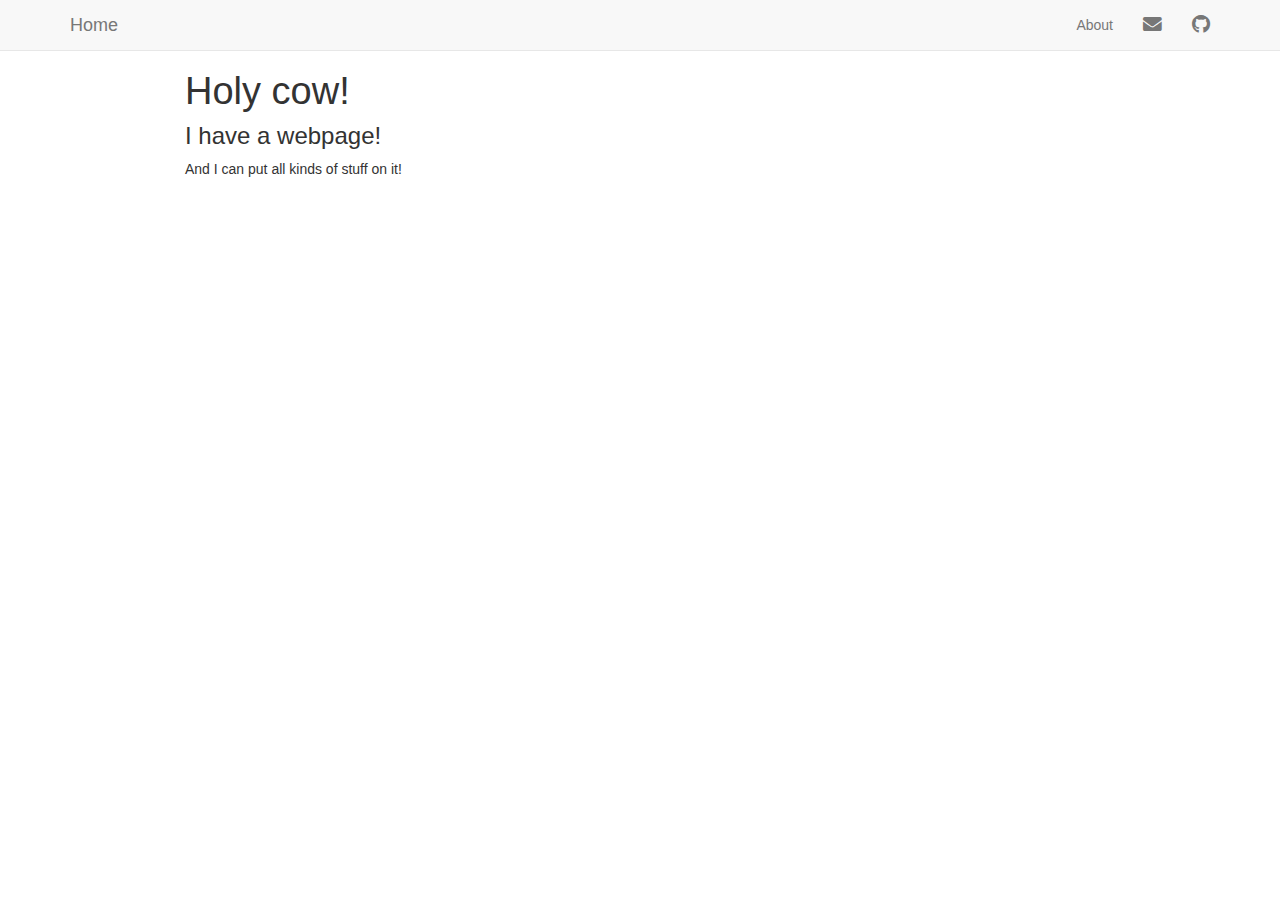
==== index.html @ 74b1bf48 "setup" ====
<!DOCTYPE html>

<html xmlns="http://www.w3.org/1999/xhtml">

<head>

<meta charset="utf-8" />
<meta http-equiv="Content-Type" content="text/html; charset=utf-8" />
<meta name="generator" content="pandoc" />




<title>Holy cow!</title>

<script src="site_libs/jquery-1.11.3/jquery.min.js"></script>
<meta name="viewport" content="width=device-width, initial-scale=1" />
<link href="site_libs/bootstrap-3.3.5/css/bootstrap.min.css" rel="stylesheet" />
<script src="site_libs/bootstrap-3.3.5/js/bootstrap.min.js"></script>
<script src="site_libs/bootstrap-3.3.5/shim/html5shiv.min.js"></script>
<script src="site_libs/bootstrap-3.3.5/shim/respond.min.js"></script>
<script src="site_libs/navigation-1.1/tabsets.js"></script>
<link href="site_libs/highlightjs-9.12.0/default.css" rel="stylesheet" />
<script src="site_libs/highlightjs-9.12.0/highlight.js"></script>
<link href="site_libs/font-awesome-5.1.0/css/all.css" rel="stylesheet" />
<link href="site_libs/font-awesome-5.1.0/css/v4-shims.css" rel="stylesheet" />

<style type="text/css">code{white-space: pre;}</style>
<style type="text/css">
  pre:not([class]) {
    background-color: white;
  }
</style>
<script type="text/javascript">
if (window.hljs) {
  hljs.configure({languages: []});
  hljs.initHighlightingOnLoad();
  if (document.readyState && document.readyState === "complete") {
    window.setTimeout(function() { hljs.initHighlighting(); }, 0);
  }
}
</script>



<style type="text/css">
h1 {
  font-size: 34px;
}
h1.title {
  font-size: 38px;
}
h2 {
  font-size: 30px;
}
h3 {
  font-size: 24px;
}
h4 {
  font-size: 18px;
}
h5 {
  font-size: 16px;
}
h6 {
  font-size: 12px;
}
.table th:not([align]) {
  text-align: left;
}
</style>


</head>

<body>

<style type = "text/css">
.main-container {
  max-width: 940px;
  margin-left: auto;
  margin-right: auto;
}
code {
  color: inherit;
  background-color: rgba(0, 0, 0, 0.04);
}
img {
  max-width:100%;
  height: auto;
}
.tabbed-pane {
  padding-top: 12px;
}
.html-widget {
  margin-bottom: 20px;
}
button.code-folding-btn:focus {
  outline: none;
}
summary {
  display: list-item;
}
</style>


<style type="text/css">
/* padding for bootstrap navbar */
body {
  padding-top: 51px;
  padding-bottom: 40px;
}
/* offset scroll position for anchor links (for fixed navbar)  */
.section h1 {
  padding-top: 56px;
  margin-top: -56px;
}
.section h2 {
  padding-top: 56px;
  margin-top: -56px;
}
.section h3 {
  padding-top: 56px;
  margin-top: -56px;
}
.section h4 {
  padding-top: 56px;
  margin-top: -56px;
}
.section h5 {
  padding-top: 56px;
  margin-top: -56px;
}
.section h6 {
  padding-top: 56px;
  margin-top: -56px;
}
.dropdown-submenu {
  position: relative;
}
.dropdown-submenu>.dropdown-menu {
  top: 0;
  left: 100%;
  margin-top: -6px;
  margin-left: -1px;
  border-radius: 0 6px 6px 6px;
}
.dropdown-submenu:hover>.dropdown-menu {
  display: block;
}
.dropdown-submenu>a:after {
  display: block;
  content: " ";
  float: right;
  width: 0;
  height: 0;
  border-color: transparent;
  border-style: solid;
  border-width: 5px 0 5px 5px;
  border-left-color: #cccccc;
  margin-top: 5px;
  margin-right: -10px;
}
.dropdown-submenu:hover>a:after {
  border-left-color: #ffffff;
}
.dropdown-submenu.pull-left {
  float: none;
}
.dropdown-submenu.pull-left>.dropdown-menu {
  left: -100%;
  margin-left: 10px;
  border-radius: 6px 0 6px 6px;
}
</style>

<script>
// manage active state of menu based on current page
$(document).ready(function () {
  // active menu anchor
  href = window.location.pathname
  href = href.substr(href.lastIndexOf('/') + 1)
  if (href === "")
    href = "index.html";
  var menuAnchor = $('a[href="' + href + '"]');

  // mark it active
  menuAnchor.parent().addClass('active');

  // if it's got a parent navbar menu mark it active as well
  menuAnchor.closest('li.dropdown').addClass('active');
});
</script>

<div class="container-fluid main-container">

<!-- tabsets -->

<style type="text/css">
.tabset-dropdown > .nav-tabs {
  display: inline-table;
  max-height: 500px;
  min-height: 44px;
  overflow-y: auto;
  background: white;
  border: 1px solid #ddd;
  border-radius: 4px;
}

.tabset-dropdown > .nav-tabs > li.active:before {
  content: "";
  font-family: 'Glyphicons Halflings';
  display: inline-block;
  padding: 10px;
  border-right: 1px solid #ddd;
}

.tabset-dropdown > .nav-tabs.nav-tabs-open > li.active:before {
  content: "&#xe258;";
  border: none;
}

.tabset-dropdown > .nav-tabs.nav-tabs-open:before {
  content: "";
  font-family: 'Glyphicons Halflings';
  display: inline-block;
  padding: 10px;
  border-right: 1px solid #ddd;
}

.tabset-dropdown > .nav-tabs > li.active {
  display: block;
}

.tabset-dropdown > .nav-tabs > li > a,
.tabset-dropdown > .nav-tabs > li > a:focus,
.tabset-dropdown > .nav-tabs > li > a:hover {
  border: none;
  display: inline-block;
  border-radius: 4px;
}

.tabset-dropdown > .nav-tabs.nav-tabs-open > li {
  display: block;
  float: none;
}

.tabset-dropdown > .nav-tabs > li {
  display: none;
}
</style>

<script>
$(document).ready(function () {
  window.buildTabsets("TOC");
});

$(document).ready(function () {
  $('.tabset-dropdown > .nav-tabs > li').click(function () {
    $(this).parent().toggleClass('nav-tabs-open')
  });
});
</script>

<!-- code folding -->





<div class="navbar navbar-default  navbar-fixed-top" role="navigation">
  <div class="container">
    <div class="navbar-header">
      <button type="button" class="navbar-toggle collapsed" data-toggle="collapse" data-target="#navbar">
        <span class="icon-bar"></span>
        <span class="icon-bar"></span>
        <span class="icon-bar"></span>
      </button>
      <a class="navbar-brand" href="index.html">Home</a>
    </div>
    <div id="navbar" class="navbar-collapse collapse">
      <ul class="nav navbar-nav">
        
      </ul>
      <ul class="nav navbar-nav navbar-right">
        <li>
  <a href="about.html">About</a>
</li>
<li>
  <a href="mailto:&lt;you@youremail.com&gt;">
    <span class="fa fa-envelope fa-lg"></span>
     
  </a>
</li>
<li>
  <a href="http://github.com/&lt;YOUR_GH_NAME&gt;/">
    <span class="fa fa-github fa-lg"></span>
     
  </a>
</li>
      </ul>
    </div><!--/.nav-collapse -->
  </div><!--/.container -->
</div><!--/.navbar -->

<div class="fluid-row" id="header">



<h1 class="title toc-ignore">Holy cow!</h1>

</div>


<div id="i-have-a-webpage" class="section level3">
<h3>I have a webpage!</h3>
<p>And I can put all kinds of stuff on it!</p>
</div>




</div>

<script>

// add bootstrap table styles to pandoc tables
function bootstrapStylePandocTables() {
  $('tr.header').parent('thead').parent('table').addClass('table table-condensed');
}
$(document).ready(function () {
  bootstrapStylePandocTables();
});


</script>

<!-- dynamically load mathjax for compatibility with self-contained -->
<script>
  (function () {
    var script = document.createElement("script");
    script.type = "text/javascript";
    script.src  = "https://mathjax.rstudio.com/latest/MathJax.js?config=TeX-AMS-MML_HTMLorMML";
    document.getElementsByTagName("head")[0].appendChild(script);
  })();
</script>

</body>
</html>
---- site_libs/highlightjs-9.12.0/default.css ----
.hljs-literal {
  color: #990073;
}

.hljs-number {
  color: #099;
}

.hljs-comment {
  color: #998;
  font-style: italic;
}

.hljs-keyword {
  color: #900;
  font-weight: bold;
}

.hljs-string {
  color: #d14;
}
---- site_libs/font-awesome-5.1.0/css/all.css ----
/*!
 * Font Awesome Free 5.1.0 by @fontawesome - https://fontawesome.com
 * License - https://fontawesome.com/license (Icons: CC BY 4.0, Fonts: SIL OFL 1.1, Code: MIT License)
 */
.fa,.fab,.fal,.far,.fas{-moz-osx-font-smoothing:grayscale;-webkit-font-smoothing:antialiased;display:inline-block;font-style:normal;font-variant:normal;text-rendering:auto;line-height:1}.fa-lg{font-size:1.33333em;line-height:.75em;vertical-align:-.0667em}.fa-xs{font-size:.75em}.fa-sm{font-size:.875em}.fa-1x{font-size:1em}.fa-2x{font-size:2em}.fa-3x{font-size:3em}.fa-4x{font-size:4em}.fa-5x{font-size:5em}.fa-6x{font-size:6em}.fa-7x{font-size:7em}.fa-8x{font-size:8em}.fa-9x{font-size:9em}.fa-10x{font-size:10em}.fa-fw{text-align:center;width:1.25em}.fa-ul{list-style-type:none;margin-left:2.5em;padding-left:0}.fa-ul>li{position:relative}.fa-li{left:-2em;position:absolute;text-align:center;width:2em;line-height:inherit}.fa-border{border:.08em solid #eee;border-radius:.1em;padding:.2em .25em .15em}.fa-pull-left{float:left}.fa-pull-right{float:right}.fa.fa-pull-left,.fab.fa-pull-left,.fal.fa-pull-left,.far.fa-pull-left,.fas.fa-pull-left{margin-right:.3em}.fa.fa-pull-right,.fab.fa-pull-right,.fal.fa-pull-right,.far.fa-pull-right,.fas.fa-pull-right{margin-left:.3em}.fa-spin{animation:a 2s infinite linear}.fa-pulse{animation:a 1s infinite steps(8)}@keyframes a{0%{transform:rotate(0deg)}to{transform:rotate(1turn)}}.fa-rotate-90{-ms-filter:"progid:DXImageTransform.Microsoft.BasicImage(rotation=1)";transform:rotate(90deg)}.fa-rotate-180{-ms-filter:"progid:DXImageTransform.Microsoft.BasicImage(rotation=2)";transform:rotate(180deg)}.fa-rotate-270{-ms-filter:"progid:DXImageTransform.Microsoft.BasicImage(rotation=3)";transform:rotate(270deg)}.fa-flip-horizontal{-ms-filter:"progid:DXImageTransform.Microsoft.BasicImage(rotation=0, mirror=1)";transform:scaleX(-1)}.fa-flip-vertical{transform:scaleY(-1)}.fa-flip-horizontal.fa-flip-vertical,.fa-flip-vertical{-ms-filter:"progid:DXImageTransform.Microsoft.BasicImage(rotation=2, mirror=1)"}.fa-flip-horizontal.fa-flip-vertical{transform:scale(-1)}:root .fa-flip-horizontal,:root .fa-flip-vertical,:root .fa-rotate-90,:root .fa-rotate-180,:root .fa-rotate-270{-webkit-filter:none;filter:none}.fa-stack{display:inline-block;height:2em;line-height:2em;position:relative;vertical-align:middle;width:2em}.fa-stack-1x,.fa-stack-2x{left:0;position:absolute;text-align:center;width:100%}.fa-stack-1x{line-height:inherit}.fa-stack-2x{font-size:2em}.fa-inverse{color:#fff}.fa-500px:before{content:"\f26e"}.fa-accessible-icon:before{content:"\f368"}.fa-accusoft:before{content:"\f369"}.fa-address-book:before{content:"\f2b9"}.fa-address-card:before{content:"\f2bb"}.fa-adjust:before{content:"\f042"}.fa-adn:before{content:"\f170"}.fa-adversal:before{content:"\f36a"}.fa-affiliatetheme:before{content:"\f36b"}.fa-algolia:before{content:"\f36c"}.fa-align-center:before{content:"\f037"}.fa-align-justify:before{content:"\f039"}.fa-align-left:before{content:"\f036"}.fa-align-right:before{content:"\f038"}.fa-allergies:before{content:"\f461"}.fa-amazon:before{content:"\f270"}.fa-amazon-pay:before{content:"\f42c"}.fa-ambulance:before{content:"\f0f9"}.fa-american-sign-language-interpreting:before{content:"\f2a3"}.fa-amilia:before{content:"\f36d"}.fa-anchor:before{content:"\f13d"}.fa-android:before{content:"\f17b"}.fa-angellist:before{content:"\f209"}.fa-angle-double-down:before{content:"\f103"}.fa-angle-double-left:before{content:"\f100"}.fa-angle-double-right:before{content:"\f101"}.fa-angle-double-up:before{content:"\f102"}.fa-angle-down:before{content:"\f107"}.fa-angle-left:before{content:"\f104"}.fa-angle-right:before{content:"\f105"}.fa-angle-up:before{content:"\f106"}.fa-angry:before{content:"\f556"}.fa-angrycreative:before{content:"\f36e"}.fa-angular:before{content:"\f420"}.fa-app-store:before{content:"\f36f"}.fa-app-store-ios:before{content:"\f370"}.fa-apper:before{content:"\f371"}.fa-apple:before{content:"\f179"}.fa-apple-pay:before{content:"\f415"}.fa-archive:before{content:"\f187"}.fa-archway:before{content:"\f557"}.fa-arrow-alt-circle-down:before{content:"\f358"}.fa-arrow-alt-circle-left:before{content:"\f359"}.fa-arrow-alt-circle-right:before{content:"\f35a"}.fa-arrow-alt-circle-up:before{content:"\f35b"}.fa-arrow-circle-down:before{content:"\f0ab"}.fa-arrow-circle-left:before{content:"\f0a8"}.fa-arrow-circle-right:before{content:"\f0a9"}.fa-arrow-circle-up:before{content:"\f0aa"}.fa-arrow-down:before{content:"\f063"}.fa-arrow-left:before{content:"\f060"}.fa-arrow-right:before{content:"\f061"}.fa-arrow-up:before{content:"\f062"}.fa-arrows-alt:before{content:"\f0b2"}.fa-arrows-alt-h:before{content:"\f337"}.fa-arrows-alt-v:before{content:"\f338"}.fa-assistive-listening-systems:before{content:"\f2a2"}.fa-asterisk:before{content:"\f069"}.fa-asymmetrik:before{content:"\f372"}.fa-at:before{content:"\f1fa"}.fa-atlas:before{content:"\f558"}.fa-audible:before{content:"\f373"}.fa-audio-description:before{content:"\f29e"}.fa-autoprefixer:before{content:"\f41c"}.fa-avianex:before{content:"\f374"}.fa-aviato:before{content:"\f421"}.fa-award:before{content:"\f559"}.fa-aws:before{content:"\f375"}.fa-backspace:before{content:"\f55a"}.fa-backward:before{content:"\f04a"}.fa-balance-scale:before{content:"\f24e"}.fa-ban:before{content:"\f05e"}.fa-band-aid:before{content:"\f462"}.fa-bandcamp:before{content:"\f2d5"}.fa-barcode:before{content:"\f02a"}.fa-bars:before{content:"\f0c9"}.fa-baseball-ball:before{content:"\f433"}.fa-basketball-ball:before{content:"\f434"}.fa-bath:before{content:"\f2cd"}.fa-battery-empty:before{content:"\f244"}.fa-battery-full:before{content:"\f240"}.fa-battery-half:before{content:"\f242"}.fa-battery-quarter:before{content:"\f243"}.fa-battery-three-quarters:before{content:"\f241"}.fa-bed:before{content:"\f236"}.fa-beer:before{content:"\f0fc"}.fa-behance:before{content:"\f1b4"}.fa-behance-square:before{content:"\f1b5"}.fa-bell:before{content:"\f0f3"}.fa-bell-slash:before{content:"\f1f6"}.fa-bezier-curve:before{content:"\f55b"}.fa-bicycle:before{content:"\f206"}.fa-bimobject:before{content:"\f378"}.fa-binoculars:before{content:"\f1e5"}.fa-birthday-cake:before{content:"\f1fd"}.fa-bitbucket:before{content:"\f171"}.fa-bitcoin:before{content:"\f379"}.fa-bity:before{content:"\f37a"}.fa-black-tie:before{content:"\f27e"}.fa-blackberry:before{content:"\f37b"}.fa-blender:before{content:"\f517"}.fa-blind:before{content:"\f29d"}.fa-blogger:before{content:"\f37c"}.fa-blogger-b:before{content:"\f37d"}.fa-bluetooth:before{content:"\f293"}.fa-bluetooth-b:before{content:"\f294"}.fa-bold:before{content:"\f032"}.fa-bolt:before{content:"\f0e7"}.fa-bomb:before{content:"\f1e2"}.fa-bong:before{content:"\f55c"}.fa-book:before{content:"\f02d"}.fa-book-open:before{content:"\f518"}.fa-bookmark:before{content:"\f02e"}.fa-bowling-ball:before{content:"\f436"}.fa-box:before{content:"\f466"}.fa-box-open:before{content:"\f49e"}.fa-boxes:before{content:"\f468"}.fa-braille:before{content:"\f2a1"}.fa-briefcase:before{content:"\f0b1"}.fa-briefcase-medical:before{content:"\f469"}.fa-broadcast-tower:before{content:"\f519"}.fa-broom:before{content:"\f51a"}.fa-brush:before{content:"\f55d"}.fa-btc:before{content:"\f15a"}.fa-bug:before{content:"\f188"}.fa-building:before{content:"\f1ad"}.fa-bullhorn:before{content:"\f0a1"}.fa-bullseye:before{content:"\f140"}.fa-burn:before{content:"\f46a"}.fa-buromobelexperte:before{content:"\f37f"}.fa-bus:before{content:"\f207"}.fa-bus-alt:before{content:"\f55e"}.fa-buysellads:before{content:"\f20d"}.fa-calculator:before{content:"\f1ec"}.fa-calendar:before{content:"\f133"}.fa-calendar-alt:before{content:"\f073"}.fa-calendar-check:before{content:"\f274"}.fa-calendar-minus:before{content:"\f272"}.fa-calendar-plus:before{content:"\f271"}.fa-calendar-times:before{content:"\f273"}.fa-camera:before{content:"\f030"}.fa-camera-retro:before{content:"\f083"}.fa-cannabis:before{content:"\f55f"}.fa-capsules:before{content:"\f46b"}.fa-car:before{content:"\f1b9"}.fa-caret-down:before{content:"\f0d7"}.fa-caret-left:before{content:"\f0d9"}.fa-caret-right:before{content:"\f0da"}.fa-caret-square-down:before{content:"\f150"}.fa-caret-square-left:before{content:"\f191"}.fa-caret-square-right:before{content:"\f152"}.fa-caret-square-up:before{content:"\f151"}.fa-caret-up:before{content:"\f0d8"}.fa-cart-arrow-down:before{content:"\f218"}.fa-cart-plus:before{content:"\f217"}.fa-cc-amazon-pay:before{content:"\f42d"}.fa-cc-amex:before{content:"\f1f3"}.fa-cc-apple-pay:before{content:"\f416"}.fa-cc-diners-club:before{content:"\f24c"}.fa-cc-discover:before{content:"\f1f2"}.fa-cc-jcb:before{content:"\f24b"}.fa-cc-mastercard:before{content:"\f1f1"}.fa-cc-paypal:before{content:"\f1f4"}.fa-cc-stripe:before{content:"\f1f5"}.fa-cc-visa:before{content:"\f1f0"}.fa-centercode:before{content:"\f380"}.fa-certificate:before{content:"\f0a3"}.fa-chalkboard:before{content:"\f51b"}.fa-chalkboard-teacher:before{content:"\f51c"}.fa-chart-area:before{content:"\f1fe"}.fa-chart-bar:before{content:"\f080"}.fa-chart-line:before{content:"\f201"}.fa-chart-pie:before{content:"\f200"}.fa-check:before{content:"\f00c"}.fa-check-circle:before{content:"\f058"}.fa-check-double:before{content:"\f560"}.fa-check-square:before{content:"\f14a"}.fa-chess:before{content:"\f439"}.fa-chess-bishop:before{content:"\f43a"}.fa-chess-board:before{content:"\f43c"}.fa-chess-king:before{content:"\f43f"}.fa-chess-knight:before{content:"\f441"}.fa-chess-pawn:before{content:"\f443"}.fa-chess-queen:before{content:"\f445"}.fa-chess-rook:before{content:"\f447"}.fa-chevron-circle-down:before{content:"\f13a"}.fa-chevron-circle-left:before{content:"\f137"}.fa-chevron-circle-right:before{content:"\f138"}.fa-chevron-circle-up:before{content:"\f139"}.fa-chevron-down:before{content:"\f078"}.fa-chevron-left:before{content:"\f053"}.fa-chevron-right:before{content:"\f054"}.fa-chevron-up:before{content:"\f077"}.fa-child:before{content:"\f1ae"}.fa-chrome:before{content:"\f268"}.fa-church:before{content:"\f51d"}.fa-circle:before{content:"\f111"}.fa-circle-notch:before{content:"\f1ce"}.fa-clipboard:before{content:"\f328"}.fa-clipboard-check:before{content:"\f46c"}.fa-clipboard-list:before{content:"\f46d"}.fa-clock:before{content:"\f017"}.fa-clone:before{content:"\f24d"}.fa-closed-captioning:before{content:"\f20a"}.fa-cloud:before{content:"\f0c2"}.fa-cloud-download-alt:before{content:"\f381"}.fa-cloud-upload-alt:before{content:"\f382"}.fa-cloudscale:before{content:"\f383"}.fa-cloudsmith:before{content:"\f384"}.fa-cloudversify:before{content:"\f385"}.fa-cocktail:before{content:"\f561"}.fa-code:before{content:"\f121"}.fa-code-branch:before{content:"\f126"}.fa-codepen:before{content:"\f1cb"}.fa-codiepie:before{content:"\f284"}.fa-coffee:before{content:"\f0f4"}.fa-cog:before{content:"\f013"}.fa-cogs:before{content:"\f085"}.fa-coins:before{content:"\f51e"}.fa-columns:before{content:"\f0db"}.fa-comment:before{content:"\f075"}.fa-comment-alt:before{content:"\f27a"}.fa-comment-dots:before{content:"\f4ad"}.fa-comment-slash:before{content:"\f4b3"}.fa-comments:before{content:"\f086"}.fa-compact-disc:before{content:"\f51f"}.fa-compass:before{content:"\f14e"}.fa-compress:before{content:"\f066"}.fa-concierge-bell:before{content:"\f562"}.fa-connectdevelop:before{content:"\f20e"}.fa-contao:before{content:"\f26d"}.fa-cookie:before{content:"\f563"}.fa-cookie-bite:before{content:"\f564"}.fa-copy:before{content:"\f0c5"}.fa-copyright:before{content:"\f1f9"}.fa-couch:before{content:"\f4b8"}.fa-cpanel:before{content:"\f388"}.fa-creative-commons:before{content:"\f25e"}.fa-creative-commons-by:before{content:"\f4e7"}.fa-creative-commons-nc:before{content:"\f4e8"}.fa-creative-commons-nc-eu:before{content:"\f4e9"}.fa-creative-commons-nc-jp:before{content:"\f4ea"}.fa-creative-commons-nd:before{content:"\f4eb"}.fa-creative-commons-pd:before{content:"\f4ec"}.fa-creative-commons-pd-alt:before{content:"\f4ed"}.fa-creative-commons-remix:before{content:"\f4ee"}.fa-creative-commons-sa:before{content:"\f4ef"}.fa-creative-commons-sampling:before{content:"\f4f0"}.fa-creative-commons-sampling-plus:before{content:"\f4f1"}.fa-creative-commons-share:before{content:"\f4f2"}.fa-credit-card:before{content:"\f09d"}.fa-crop:before{content:"\f125"}.fa-crop-alt:before{content:"\f565"}.fa-crosshairs:before{content:"\f05b"}.fa-crow:before{content:"\f520"}.fa-crown:before{content:"\f521"}.fa-css3:before{content:"\f13c"}.fa-css3-alt:before{content:"\f38b"}.fa-cube:before{content:"\f1b2"}.fa-cubes:before{content:"\f1b3"}.fa-cut:before{content:"\f0c4"}.fa-cuttlefish:before{content:"\f38c"}.fa-d-and-d:before{content:"\f38d"}.fa-dashcube:before{content:"\f210"}.fa-database:before{content:"\f1c0"}.fa-deaf:before{content:"\f2a4"}.fa-delicious:before{content:"\f1a5"}.fa-deploydog:before{content:"\f38e"}.fa-deskpro:before{content:"\f38f"}.fa-desktop:before{content:"\f108"}.fa-deviantart:before{content:"\f1bd"}.fa-diagnoses:before{content:"\f470"}.fa-dice:before{content:"\f522"}.fa-dice-five:before{content:"\f523"}.fa-dice-four:before{content:"\f524"}.fa-dice-one:before{content:"\f525"}.fa-dice-six:before{content:"\f526"}.fa-dice-three:before{content:"\f527"}.fa-dice-two:before{content:"\f528"}.fa-digg:before{content:"\f1a6"}.fa-digital-ocean:before{content:"\f391"}.fa-digital-tachograph:before{content:"\f566"}.fa-discord:before{content:"\f392"}.fa-discourse:before{content:"\f393"}.fa-divide:before{content:"\f529"}.fa-dizzy:before{content:"\f567"}.fa-dna:before{content:"\f471"}.fa-dochub:before{content:"\f394"}.fa-docker:before{content:"\f395"}.fa-dollar-sign:before{content:"\f155"}.fa-dolly:before{content:"\f472"}.fa-dolly-flatbed:before{content:"\f474"}.fa-donate:before{content:"\f4b9"}.fa-door-closed:before{content:"\f52a"}.fa-door-open:before{content:"\f52b"}.fa-dot-circle:before{content:"\f192"}.fa-dove:before{content:"\f4ba"}.fa-download:before{content:"\f019"}.fa-draft2digital:before{content:"\f396"}.fa-drafting-compass:before{content:"\f568"}.fa-dribbble:before{content:"\f17d"}.fa-dribbble-square:before{content:"\f397"}.fa-dropbox:before{content:"\f16b"}.fa-drum:before{content:"\f569"}.fa-drum-steelpan:before{content:"\f56a"}.fa-drupal:before{content:"\f1a9"}.fa-dumbbell:before{content:"\f44b"}.fa-dyalog:before{content:"\f399"}.fa-earlybirds:before{content:"\f39a"}.fa-ebay:before{content:"\f4f4"}.fa-edge:before{content:"\f282"}.fa-edit:before{content:"\f044"}.fa-eject:before{content:"\f052"}.fa-elementor:before{content:"\f430"}.fa-ellipsis-h:before{content:"\f141"}.fa-ellipsis-v:before{content:"\f142"}.fa-ember:before{content:"\f423"}.fa-empire:before{content:"\f1d1"}.fa-envelope:before{content:"\f0e0"}.fa-envelope-open:before{content:"\f2b6"}.fa-envelope-square:before{content:"\f199"}.fa-envira:before{content:"\f299"}.fa-equals:before{content:"\f52c"}.fa-eraser:before{content:"\f12d"}.fa-erlang:before{content:"\f39d"}.fa-ethereum:before{content:"\f42e"}.fa-etsy:before{content:"\f2d7"}.fa-euro-sign:before{content:"\f153"}.fa-exchange-alt:before{content:"\f362"}.fa-exclamation:before{content:"\f12a"}.fa-exclamation-circle:before{content:"\f06a"}.fa-exclamation-triangle:before{content:"\f071"}.fa-expand:before{content:"\f065"}.fa-expand-arrows-alt:before{content:"\f31e"}.fa-expeditedssl:before{content:"\f23e"}.fa-external-link-alt:before{content:"\f35d"}.fa-external-link-square-alt:before{content:"\f360"}.fa-eye:before{content:"\f06e"}.fa-eye-dropper:before{content:"\f1fb"}.fa-eye-slash:before{content:"\f070"}.fa-facebook:before{content:"\f09a"}.fa-facebook-f:before{content:"\f39e"}.fa-facebook-messenger:before{content:"\f39f"}.fa-facebook-square:before{content:"\f082"}.fa-fast-backward:before{content:"\f049"}.fa-fast-forward:before{content:"\f050"}.fa-fax:before{content:"\f1ac"}.fa-feather:before{content:"\f52d"}.fa-feather-alt:before{content:"\f56b"}.fa-female:before{content:"\f182"}.fa-fighter-jet:before{content:"\f0fb"}.fa-file:before{content:"\f15b"}.fa-file-alt:before{content:"\f15c"}.fa-file-archive:before{content:"\f1c6"}.fa-file-audio:before{content:"\f1c7"}.fa-file-code:before{content:"\f1c9"}.fa-file-contract:before{content:"\f56c"}.fa-file-download:before{content:"\f56d"}.fa-file-excel:before{content:"\f1c3"}.fa-file-export:before{content:"\f56e"}.fa-file-image:before{content:"\f1c5"}.fa-file-import:before{content:"\f56f"}.fa-file-invoice:before{content:"\f570"}.fa-file-invoice-dollar:before{content:"\f571"}.fa-file-medical:before{content:"\f477"}.fa-file-medical-alt:before{content:"\f478"}.fa-file-pdf:before{content:"\f1c1"}.fa-file-powerpoint:before{content:"\f1c4"}.fa-file-prescription:before{content:"\f572"}.fa-file-signature:before{content:"\f573"}.fa-file-upload:before{content:"\f574"}.fa-file-video:before{content:"\f1c8"}.fa-file-word:before{content:"\f1c2"}.fa-fill:before{content:"\f575"}.fa-fill-drip:before{content:"\f576"}.fa-film:before{content:"\f008"}.fa-filter:before{content:"\f0b0"}.fa-fingerprint:before{content:"\f577"}.fa-fire:before{content:"\f06d"}.fa-fire-extinguisher:before{content:"\f134"}.fa-firefox:before{content:"\f269"}.fa-first-aid:before{content:"\f479"}.fa-first-order:before{content:"\f2b0"}.fa-first-order-alt:before{content:"\f50a"}.fa-firstdraft:before{content:"\f3a1"}.fa-fish:before{content:"\f578"}.fa-flag:before{content:"\f024"}.fa-flag-checkered:before{content:"\f11e"}.fa-flask:before{content:"\f0c3"}.fa-flickr:before{content:"\f16e"}.fa-flipboard:before{content:"\f44d"}.fa-flushed:before{content:"\f579"}.fa-fly:before{content:"\f417"}.fa-folder:before{content:"\f07b"}.fa-folder-open:before{content:"\f07c"}.fa-font:before{content:"\f031"}.fa-font-awesome:before{content:"\f2b4"}.fa-font-awesome-alt:before{content:"\f35c"}.fa-font-awesome-flag:before{content:"\f425"}.fa-font-awesome-logo-full:before{content:"\f4e6"}.fa-fonticons:before{content:"\f280"}.fa-fonticons-fi:before{content:"\f3a2"}.fa-football-ball:before{content:"\f44e"}.fa-fort-awesome:before{content:"\f286"}.fa-fort-awesome-alt:before{content:"\f3a3"}.fa-forumbee:before{content:"\f211"}.fa-forward:before{content:"\f04e"}.fa-foursquare:before{content:"\f180"}.fa-free-code-camp:before{content:"\f2c5"}.fa-freebsd:before{content:"\f3a4"}.fa-frog:before{content:"\f52e"}.fa-frown:before{content:"\f119"}.fa-frown-open:before{content:"\f57a"}.fa-fulcrum:before{content:"\f50b"}.fa-futbol:before{content:"\f1e3"}.fa-galactic-republic:before{content:"\f50c"}.fa-galactic-senate:before{content:"\f50d"}.fa-gamepad:before{content:"\f11b"}.fa-gas-pump:before{content:"\f52f"}.fa-gavel:before{content:"\f0e3"}.fa-gem:before{content:"\f3a5"}.fa-genderless:before{content:"\f22d"}.fa-get-pocket:before{content:"\f265"}.fa-gg:before{content:"\f260"}.fa-gg-circle:before{content:"\f261"}.fa-gift:before{content:"\f06b"}.fa-git:before{content:"\f1d3"}.fa-git-square:before{content:"\f1d2"}.fa-github:before{content:"\f09b"}.fa-github-alt:before{content:"\f113"}.fa-github-square:before{content:"\f092"}.fa-gitkraken:before{content:"\f3a6"}.fa-gitlab:before{content:"\f296"}.fa-gitter:before{content:"\f426"}.fa-glass-martini:before{content:"\f000"}.fa-glass-martini-alt:before{content:"\f57b"}.fa-glasses:before{content:"\f530"}.fa-glide:before{content:"\f2a5"}.fa-glide-g:before{content:"\f2a6"}.fa-globe:before{content:"\f0ac"}.fa-globe-africa:before{content:"\f57c"}.fa-globe-americas:before{content:"\f57d"}.fa-globe-asia:before{content:"\f57e"}.fa-gofore:before{content:"\f3a7"}.fa-golf-ball:before{content:"\f450"}.fa-goodreads:before{content:"\f3a8"}.fa-goodreads-g:before{content:"\f3a9"}.fa-google:before{content:"\f1a0"}.fa-google-drive:before{content:"\f3aa"}.fa-google-play:before{content:"\f3ab"}.fa-google-plus:before{content:"\f2b3"}.fa-google-plus-g:before{content:"\f0d5"}.fa-google-plus-square:before{content:"\f0d4"}.fa-google-wallet:before{content:"\f1ee"}.fa-graduation-cap:before{content:"\f19d"}.fa-gratipay:before{content:"\f184"}.fa-grav:before{content:"\f2d6"}.fa-greater-than:before{content:"\f531"}.fa-greater-than-equal:before{content:"\f532"}.fa-grimace:before{content:"\f57f"}.fa-grin:before{content:"\f580"}.fa-grin-alt:before{content:"\f581"}.fa-grin-beam:before{content:"\f582"}.fa-grin-beam-sweat:before{content:"\f583"}.fa-grin-hearts:before{content:"\f584"}.fa-grin-squint:before{content:"\f585"}.fa-grin-squint-tears:before{content:"\f586"}.fa-grin-stars:before{content:"\f587"}.fa-grin-tears:before{content:"\f588"}.fa-grin-tongue:before{content:"\f589"}.fa-grin-tongue-squint:before{content:"\f58a"}.fa-grin-tongue-wink:before{content:"\f58b"}.fa-grin-wink:before{content:"\f58c"}.fa-grip-horizontal:before{content:"\f58d"}.fa-grip-vertical:before{content:"\f58e"}.fa-gripfire:before{content:"\f3ac"}.fa-grunt:before{content:"\f3ad"}.fa-gulp:before{content:"\f3ae"}.fa-h-square:before{content:"\f0fd"}.fa-hacker-news:before{content:"\f1d4"}.fa-hacker-news-square:before{content:"\f3af"}.fa-hand-holding:before{content:"\f4bd"}.fa-hand-holding-heart:before{content:"\f4be"}.fa-hand-holding-usd:before{content:"\f4c0"}.fa-hand-lizard:before{content:"\f258"}.fa-hand-paper:before{content:"\f256"}.fa-hand-peace:before{content:"\f25b"}.fa-hand-point-down:before{content:"\f0a7"}.fa-hand-point-left:before{content:"\f0a5"}.fa-hand-point-right:before{content:"\f0a4"}.fa-hand-point-up:before{content:"\f0a6"}.fa-hand-pointer:before{content:"\f25a"}.fa-hand-rock:before{content:"\f255"}.fa-hand-scissors:before{content:"\f257"}.fa-hand-spock:before{content:"\f259"}.fa-hands:before{content:"\f4c2"}.fa-hands-helping:before{content:"\f4c4"}.fa-handshake:before{content:"\f2b5"}.fa-hashtag:before{content:"\f292"}.fa-hdd:before{content:"\f0a0"}.fa-heading:before{content:"\f1dc"}.fa-headphones:before{content:"\f025"}.fa-headphones-alt:before{content:"\f58f"}.fa-headset:before{content:"\f590"}.fa-heart:before{content:"\f004"}.fa-heartbeat:before{content:"\f21e"}.fa-helicopter:before{content:"\f533"}.fa-highlighter:before{content:"\f591"}.fa-hips:before{content:"\f452"}.fa-hire-a-helper:before{content:"\f3b0"}.fa-history:before{content:"\f1da"}.fa-hockey-puck:before{content:"\f453"}.fa-home:before{content:"\f015"}.fa-hooli:before{content:"\f427"}.fa-hornbill:before{content:"\f592"}.fa-hospital:before{content:"\f0f8"}.fa-hospital-alt:before{content:"\f47d"}.fa-hospital-symbol:before{content:"\f47e"}.fa-hot-tub:before{content:"\f593"}.fa-hotel:before{content:"\f594"}.fa-hotjar:before{content:"\f3b1"}.fa-hourglass:before{content:"\f254"}.fa-hourglass-end:before{content:"\f253"}.fa-hourglass-half:before{content:"\f252"}.fa-hourglass-start:before{content:"\f251"}.fa-houzz:before{content:"\f27c"}.fa-html5:before{content:"\f13b"}.fa-hubspot:before{content:"\f3b2"}.fa-i-cursor:before{content:"\f246"}.fa-id-badge:before{content:"\f2c1"}.fa-id-card:before{content:"\f2c2"}.fa-id-card-alt:before{content:"\f47f"}.fa-image:before{content:"\f03e"}.fa-images:before{content:"\f302"}.fa-imdb:before{content:"\f2d8"}.fa-inbox:before{content:"\f01c"}.fa-indent:before{content:"\f03c"}.fa-industry:before{content:"\f275"}.fa-infinity:before{content:"\f534"}.fa-info:before{content:"\f129"}.fa-info-circle:before{content:"\f05a"}.fa-instagram:before{content:"\f16d"}.fa-internet-explorer:before{content:"\f26b"}.fa-ioxhost:before{content:"\f208"}.fa-italic:before{content:"\f033"}.fa-itunes:before{content:"\f3b4"}.fa-itunes-note:before{content:"\f3b5"}.fa-java:before{content:"\f4e4"}.fa-jedi-order:before{content:"\f50e"}.fa-jenkins:before{content:"\f3b6"}.fa-joget:before{content:"\f3b7"}.fa-joint:before{content:"\f595"}.fa-joomla:before{content:"\f1aa"}.fa-js:before{content:"\f3b8"}.fa-js-square:before{content:"\f3b9"}.fa-jsfiddle:before{content:"\f1cc"}.fa-key:before{content:"\f084"}.fa-keybase:before{content:"\f4f5"}.fa-keyboard:before{content:"\f11c"}.fa-keycdn:before{content:"\f3ba"}.fa-kickstarter:before{content:"\f3bb"}.fa-kickstarter-k:before{content:"\f3bc"}.fa-kiss:before{content:"\f596"}.fa-kiss-beam:before{content:"\f597"}.fa-kiss-wink-heart:before{content:"\f598"}.fa-kiwi-bird:before{content:"\f535"}.fa-korvue:before{content:"\f42f"}.fa-language:before{content:"\f1ab"}.fa-laptop:before{content:"\f109"}.fa-laravel:before{content:"\f3bd"}.fa-lastfm:before{content:"\f202"}.fa-lastfm-square:before{content:"\f203"}.fa-laugh:before{content:"\f599"}.fa-laugh-beam:before{content:"\f59a"}.fa-laugh-squint:before{content:"\f59b"}.fa-laugh-wink:before{content:"\f59c"}.fa-leaf:before{content:"\f06c"}.fa-leanpub:before{content:"\f212"}.fa-lemon:before{content:"\f094"}.fa-less:before{content:"\f41d"}.fa-less-than:before{content:"\f536"}.fa-less-than-equal:before{content:"\f537"}.fa-level-down-alt:before{content:"\f3be"}.fa-level-up-alt:before{content:"\f3bf"}.fa-life-ring:before{content:"\f1cd"}.fa-lightbulb:before{content:"\f0eb"}.fa-line:before{content:"\f3c0"}.fa-link:before{content:"\f0c1"}.fa-linkedin:before{content:"\f08c"}.fa-linkedin-in:before{content:"\f0e1"}.fa-linode:before{content:"\f2b8"}.fa-linux:before{content:"\f17c"}.fa-lira-sign:before{content:"\f195"}.fa-list:before{content:"\f03a"}.fa-list-alt:before{content:"\f022"}.fa-list-ol:before{content:"\f0cb"}.fa-list-ul:before{content:"\f0ca"}.fa-location-arrow:before{content:"\f124"}.fa-lock:before{content:"\f023"}.fa-lock-open:before{content:"\f3c1"}.fa-long-arrow-alt-down:before{content:"\f309"}.fa-long-arrow-alt-left:before{content:"\f30a"}.fa-long-arrow-alt-right:before{content:"\f30b"}.fa-long-arrow-alt-up:before{content:"\f30c"}.fa-low-vision:before{content:"\f2a8"}.fa-luggage-cart:before{content:"\f59d"}.fa-lyft:before{content:"\f3c3"}.fa-magento:before{content:"\f3c4"}.fa-magic:before{content:"\f0d0"}.fa-magnet:before{content:"\f076"}.fa-mailchimp:before{content:"\f59e"}.fa-male:before{content:"\f183"}.fa-mandalorian:before{content:"\f50f"}.fa-map:before{content:"\f279"}.fa-map-marked:before{content:"\f59f"}.fa-map-marked-alt:before{content:"\f5a0"}.fa-map-marker:before{content:"\f041"}.fa-map-marker-alt:before{content:"\f3c5"}.fa-map-pin:before{content:"\f276"}.fa-map-signs:before{content:"\f277"}.fa-marker:before{content:"\f5a1"}.fa-mars:before{content:"\f222"}.fa-mars-double:before{content:"\f227"}.fa-mars-stroke:before{content:"\f229"}.fa-mars-stroke-h:before{content:"\f22b"}.fa-mars-stroke-v:before{content:"\f22a"}.fa-mastodon:before{content:"\f4f6"}.fa-maxcdn:before{content:"\f136"}.fa-medal:before{content:"\f5a2"}.fa-medapps:before{content:"\f3c6"}.fa-medium:before{content:"\f23a"}.fa-medium-m:before{content:"\f3c7"}.fa-medkit:before{content:"\f0fa"}.fa-medrt:before{content:"\f3c8"}.fa-meetup:before{content:"\f2e0"}.fa-megaport:before{content:"\f5a3"}.fa-meh:before{content:"\f11a"}.fa-meh-blank:before{content:"\f5a4"}.fa-meh-rolling-eyes:before{content:"\f5a5"}.fa-memory:before{content:"\f538"}.fa-mercury:before{content:"\f223"}.fa-microchip:before{content:"\f2db"}.fa-microphone:before{content:"\f130"}.fa-microphone-alt:before{content:"\f3c9"}.fa-microphone-alt-slash:before{content:"\f539"}.fa-microphone-slash:before{content:"\f131"}.fa-microsoft:before{content:"\f3ca"}.fa-minus:before{content:"\f068"}.fa-minus-circle:before{content:"\f056"}.fa-minus-square:before{content:"\f146"}.fa-mix:before{content:"\f3cb"}.fa-mixcloud:before{content:"\f289"}.fa-mizuni:before{content:"\f3cc"}.fa-mobile:before{content:"\f10b"}.fa-mobile-alt:before{content:"\f3cd"}.fa-modx:before{content:"\f285"}.fa-monero:before{content:"\f3d0"}.fa-money-bill:before{content:"\f0d6"}.fa-money-bill-alt:before{content:"\f3d1"}.fa-money-bill-wave:before{content:"\f53a"}.fa-money-bill-wave-alt:before{content:"\f53b"}.fa-money-check:before{content:"\f53c"}.fa-money-check-alt:before{content:"\f53d"}.fa-monument:before{content:"\f5a6"}.fa-moon:before{content:"\f186"}.fa-mortar-pestle:before{content:"\f5a7"}.fa-motorcycle:before{content:"\f21c"}.fa-mouse-pointer:before{content:"\f245"}.fa-music:before{content:"\f001"}.fa-napster:before{content:"\f3d2"}.fa-neuter:before{content:"\f22c"}.fa-newspaper:before{content:"\f1ea"}.fa-nimblr:before{content:"\f5a8"}.fa-nintendo-switch:before{content:"\f418"}.fa-node:before{content:"\f419"}.fa-node-js:before{content:"\f3d3"}.fa-not-equal:before{content:"\f53e"}.fa-notes-medical:before{content:"\f481"}.fa-npm:before{content:"\f3d4"}.fa-ns8:before{content:"\f3d5"}.fa-nutritionix:before{content:"\f3d6"}.fa-object-group:before{content:"\f247"}.fa-object-ungroup:before{content:"\f248"}.fa-odnoklassniki:before{content:"\f263"}.fa-odnoklassniki-square:before{content:"\f264"}.fa-old-republic:before{content:"\f510"}.fa-opencart:before{content:"\f23d"}.fa-openid:before{content:"\f19b"}.fa-opera:before{content:"\f26a"}.fa-optin-monster:before{content:"\f23c"}.fa-osi:before{content:"\f41a"}.fa-outdent:before{content:"\f03b"}.fa-page4:before{content:"\f3d7"}.fa-pagelines:before{content:"\f18c"}.fa-paint-brush:before{content:"\f1fc"}.fa-paint-roller:before{content:"\f5aa"}.fa-palette:before{content:"\f53f"}.fa-palfed:before{content:"\f3d8"}.fa-pallet:before{content:"\f482"}.fa-paper-plane:before{content:"\f1d8"}.fa-paperclip:before{content:"\f0c6"}.fa-parachute-box:before{content:"\f4cd"}.fa-paragraph:before{content:"\f1dd"}.fa-parking:before{content:"\f540"}.fa-passport:before{content:"\f5ab"}.fa-paste:before{content:"\f0ea"}.fa-patreon:before{content:"\f3d9"}.fa-pause:before{content:"\f04c"}.fa-pause-circle:before{content:"\f28b"}.fa-paw:before{content:"\f1b0"}.fa-paypal:before{content:"\f1ed"}.fa-pen:before{content:"\f304"}.fa-pen-alt:before{content:"\f305"}.fa-pen-fancy:before{content:"\f5ac"}.fa-pen-nib:before{content:"\f5ad"}.fa-pen-square:before{content:"\f14b"}.fa-pencil-alt:before{content:"\f303"}.fa-pencil-ruler:before{content:"\f5ae"}.fa-people-carry:before{content:"\f4ce"}.fa-percent:before{content:"\f295"}.fa-percentage:before{content:"\f541"}.fa-periscope:before{content:"\f3da"}.fa-phabricator:before{content:"\f3db"}.fa-phoenix-framework:before{content:"\f3dc"}.fa-phoenix-squadron:before{content:"\f511"}.fa-phone:before{content:"\f095"}.fa-phone-slash:before{content:"\f3dd"}.fa-phone-square:before{content:"\f098"}.fa-phone-volume:before{content:"\f2a0"}.fa-php:before{content:"\f457"}.fa-pied-piper:before{content:"\f2ae"}.fa-pied-piper-alt:before{content:"\f1a8"}.fa-pied-piper-hat:before{content:"\f4e5"}.fa-pied-piper-pp:before{content:"\f1a7"}.fa-piggy-bank:before{content:"\f4d3"}.fa-pills:before{content:"\f484"}.fa-pinterest:before{content:"\f0d2"}.fa-pinterest-p:before{content:"\f231"}.fa-pinterest-square:before{content:"\f0d3"}.fa-plane:before{content:"\f072"}.fa-plane-arrival:before{content:"\f5af"}.fa-plane-departure:before{content:"\f5b0"}.fa-play:before{content:"\f04b"}.fa-play-circle:before{content:"\f144"}.fa-playstation:before{content:"\f3df"}.fa-plug:before{content:"\f1e6"}.fa-plus:before{content:"\f067"}.fa-plus-circle:before{content:"\f055"}.fa-plus-square:before{content:"\f0fe"}.fa-podcast:before{content:"\f2ce"}.fa-poo:before{content:"\f2fe"}.fa-portrait:before{content:"\f3e0"}.fa-pound-sign:before{content:"\f154"}.fa-power-off:before{content:"\f011"}.fa-prescription:before{content:"\f5b1"}.fa-prescription-bottle:before{content:"\f485"}.fa-prescription-bottle-alt:before{content:"\f486"}.fa-print:before{content:"\f02f"}.fa-procedures:before{content:"\f487"}.fa-product-hunt:before{content:"\f288"}.fa-project-diagram:before{content:"\f542"}.fa-pushed:before{content:"\f3e1"}.fa-puzzle-piece:before{content:"\f12e"}.fa-python:before{content:"\f3e2"}.fa-qq:before{content:"\f1d6"}.fa-qrcode:before{content:"\f029"}.fa-question:before{content:"\f128"}.fa-question-circle:before{content:"\f059"}.fa-quidditch:before{content:"\f458"}.fa-quinscape:before{content:"\f459"}.fa-quora:before{content:"\f2c4"}.fa-quote-left:before{content:"\f10d"}.fa-quote-right:before{content:"\f10e"}.fa-r-project:before{content:"\f4f7"}.fa-random:before{content:"\f074"}.fa-ravelry:before{content:"\f2d9"}.fa-react:before{content:"\f41b"}.fa-readme:before{content:"\f4d5"}.fa-rebel:before{content:"\f1d0"}.fa-receipt:before{content:"\f543"}.fa-recycle:before{content:"\f1b8"}.fa-red-river:before{content:"\f3e3"}.fa-reddit:before{content:"\f1a1"}.fa-reddit-alien:before{content:"\f281"}.fa-reddit-square:before{content:"\f1a2"}.fa-redo:before{content:"\f01e"}.fa-redo-alt:before{content:"\f2f9"}.fa-registered:before{content:"\f25d"}.fa-rendact:before{content:"\f3e4"}.fa-renren:before{content:"\f18b"}.fa-reply:before{content:"\f3e5"}.fa-reply-all:before{content:"\f122"}.fa-replyd:before{content:"\f3e6"}.fa-researchgate:before{content:"\f4f8"}.fa-resolving:before{content:"\f3e7"}.fa-retweet:before{content:"\f079"}.fa-ribbon:before{content:"\f4d6"}.fa-road:before{content:"\f018"}.fa-robot:before{content:"\f544"}.fa-rocket:before{content:"\f135"}.fa-rocketchat:before{content:"\f3e8"}.fa-rockrms:before{content:"\f3e9"}.fa-rss:before{content:"\f09e"}.fa-rss-square:before{content:"\f143"}.fa-ruble-sign:before{content:"\f158"}.fa-ruler:before{content:"\f545"}.fa-ruler-combined:before{content:"\f546"}.fa-ruler-horizontal:before{content:"\f547"}.fa-ruler-vertical:before{content:"\f548"}.fa-rupee-sign:before{content:"\f156"}.fa-sad-cry:before{content:"\f5b3"}.fa-sad-tear:before{content:"\f5b4"}.fa-safari:before{content:"\f267"}.fa-sass:before{content:"\f41e"}.fa-save:before{content:"\f0c7"}.fa-schlix:before{content:"\f3ea"}.fa-school:before{content:"\f549"}.fa-screwdriver:before{content:"\f54a"}.fa-scribd:before{content:"\f28a"}.fa-search:before{content:"\f002"}.fa-search-minus:before{content:"\f010"}.fa-search-plus:before{content:"\f00e"}.fa-searchengin:before{content:"\f3eb"}.fa-seedling:before{content:"\f4d8"}.fa-sellcast:before{content:"\f2da"}.fa-sellsy:before{content:"\f213"}.fa-server:before{content:"\f233"}.fa-servicestack:before{content:"\f3ec"}.fa-share:before{content:"\f064"}.fa-share-alt:before{content:"\f1e0"}.fa-share-alt-square:before{content:"\f1e1"}.fa-share-square:before{content:"\f14d"}.fa-shekel-sign:before{content:"\f20b"}.fa-shield-alt:before{content:"\f3ed"}.fa-ship:before{content:"\f21a"}.fa-shipping-fast:before{content:"\f48b"}.fa-shirtsinbulk:before{content:"\f214"}.fa-shoe-prints:before{content:"\f54b"}.fa-shopping-bag:before{content:"\f290"}.fa-shopping-basket:before{content:"\f291"}.fa-shopping-cart:before{content:"\f07a"}.fa-shopware:before{content:"\f5b5"}.fa-shower:before{content:"\f2cc"}.fa-shuttle-van:before{content:"\f5b6"}.fa-sign:before{content:"\f4d9"}.fa-sign-in-alt:before{content:"\f2f6"}.fa-sign-language:before{content:"\f2a7"}.fa-sign-out-alt:before{content:"\f2f5"}.fa-signal:before{content:"\f012"}.fa-signature:before{content:"\f5b7"}.fa-simplybuilt:before{content:"\f215"}.fa-sistrix:before{content:"\f3ee"}.fa-sitemap:before{content:"\f0e8"}.fa-sith:before{content:"\f512"}.fa-skull:before{content:"\f54c"}.fa-skyatlas:before{content:"\f216"}.fa-skype:before{content:"\f17e"}.fa-slack:before{content:"\f198"}.fa-slack-hash:before{content:"\f3ef"}.fa-sliders-h:before{content:"\f1de"}.fa-slideshare:before{content:"\f1e7"}.fa-smile:before{content:"\f118"}.fa-smile-beam:before{content:"\f5b8"}.fa-smile-wink:before{content:"\f4da"}.fa-smoking:before{content:"\f48d"}.fa-smoking-ban:before{content:"\f54d"}.fa-snapchat:before{content:"\f2ab"}.fa-snapchat-ghost:before{content:"\f2ac"}.fa-snapchat-square:before{content:"\f2ad"}.fa-snowflake:before{content:"\f2dc"}.fa-solar-panel:before{content:"\f5ba"}.fa-sort:before{content:"\f0dc"}.fa-sort-alpha-down:before{content:"\f15d"}.fa-sort-alpha-up:before{content:"\f15e"}.fa-sort-amount-down:before{content:"\f160"}.fa-sort-amount-up:before{content:"\f161"}.fa-sort-down:before{content:"\f0dd"}.fa-sort-numeric-down:before{content:"\f162"}.fa-sort-numeric-up:before{content:"\f163"}.fa-sort-up:before{content:"\f0de"}.fa-soundcloud:before{content:"\f1be"}.fa-spa:before{content:"\f5bb"}.fa-space-shuttle:before{content:"\f197"}.fa-speakap:before{content:"\f3f3"}.fa-spinner:before{content:"\f110"}.fa-splotch:before{content:"\f5bc"}.fa-spotify:before{content:"\f1bc"}.fa-spray-can:before{content:"\f5bd"}.fa-square:before{content:"\f0c8"}.fa-square-full:before{content:"\f45c"}.fa-squarespace:before{content:"\f5be"}.fa-stack-exchange:before{content:"\f18d"}.fa-stack-overflow:before{content:"\f16c"}.fa-stamp:before{content:"\f5bf"}.fa-star:before{content:"\f005"}.fa-star-half:before{content:"\f089"}.fa-star-half-alt:before{content:"\f5c0"}.fa-staylinked:before{content:"\f3f5"}.fa-steam:before{content:"\f1b6"}.fa-steam-square:before{content:"\f1b7"}.fa-steam-symbol:before{content:"\f3f6"}.fa-step-backward:before{content:"\f048"}.fa-step-forward:before{content:"\f051"}.fa-stethoscope:before{content:"\f0f1"}.fa-sticker-mule:before{content:"\f3f7"}.fa-sticky-note:before{content:"\f249"}.fa-stop:before{content:"\f04d"}.fa-stop-circle:before{content:"\f28d"}.fa-stopwatch:before{content:"\f2f2"}.fa-store:before{content:"\f54e"}.fa-store-alt:before{content:"\f54f"}.fa-strava:before{content:"\f428"}.fa-stream:before{content:"\f550"}.fa-street-view:before{content:"\f21d"}.fa-strikethrough:before{content:"\f0cc"}.fa-stripe:before{content:"\f429"}.fa-stripe-s:before{content:"\f42a"}.fa-stroopwafel:before{content:"\f551"}.fa-studiovinari:before{content:"\f3f8"}.fa-stumbleupon:before{content:"\f1a4"}.fa-stumbleupon-circle:before{content:"\f1a3"}.fa-subscript:before{content:"\f12c"}.fa-subway:before{content:"\f239"}.fa-suitcase:before{content:"\f0f2"}.fa-suitcase-rolling:before{content:"\f5c1"}.fa-sun:before{content:"\f185"}.fa-superpowers:before{content:"\f2dd"}.fa-superscript:before{content:"\f12b"}.fa-supple:before{content:"\f3f9"}.fa-surprise:before{content:"\f5c2"}.fa-swatchbook:before{content:"\f5c3"}.fa-swimmer:before{content:"\f5c4"}.fa-swimming-pool:before{content:"\f5c5"}.fa-sync:before{content:"\f021"}.fa-sync-alt:before{content:"\f2f1"}.fa-syringe:before{content:"\f48e"}.fa-table:before{content:"\f0ce"}.fa-table-tennis:before{content:"\f45d"}.fa-tablet:before{content:"\f10a"}.fa-tablet-alt:before{content:"\f3fa"}.fa-tablets:before{content:"\f490"}.fa-tachometer-alt:before{content:"\f3fd"}.fa-tag:before{content:"\f02b"}.fa-tags:before{content:"\f02c"}.fa-tape:before{content:"\f4db"}.fa-tasks:before{content:"\f0ae"}.fa-taxi:before{content:"\f1ba"}.fa-teamspeak:before{content:"\f4f9"}.fa-telegram:before{content:"\f2c6"}.fa-telegram-plane:before{content:"\f3fe"}.fa-tencent-weibo:before{content:"\f1d5"}.fa-terminal:before{content:"\f120"}.fa-text-height:before{content:"\f034"}.fa-text-width:before{content:"\f035"}.fa-th:before{content:"\f00a"}.fa-th-large:before{content:"\f009"}.fa-th-list:before{content:"\f00b"}.fa-themeco:before{content:"\f5c6"}.fa-themeisle:before{content:"\f2b2"}.fa-thermometer:before{content:"\f491"}.fa-thermometer-empty:before{content:"\f2cb"}.fa-thermometer-full:before{content:"\f2c7"}.fa-thermometer-half:before{content:"\f2c9"}.fa-thermometer-quarter:before{content:"\f2ca"}.fa-thermometer-three-quarters:before{content:"\f2c8"}.fa-thumbs-down:before{content:"\f165"}.fa-thumbs-up:before{content:"\f164"}.fa-thumbtack:before{content:"\f08d"}.fa-ticket-alt:before{content:"\f3ff"}.fa-times:before{content:"\f00d"}.fa-times-circle:before{content:"\f057"}.fa-tint:before{content:"\f043"}.fa-tint-slash:before{content:"\f5c7"}.fa-tired:before{content:"\f5c8"}.fa-toggle-off:before{content:"\f204"}.fa-toggle-on:before{content:"\f205"}.fa-toolbox:before{content:"\f552"}.fa-tooth:before{content:"\f5c9"}.fa-trade-federation:before{content:"\f513"}.fa-trademark:before{content:"\f25c"}.fa-train:before{content:"\f238"}.fa-transgender:before{content:"\f224"}.fa-transgender-alt:before{content:"\f225"}.fa-trash:before{content:"\f1f8"}.fa-trash-alt:before{content:"\f2ed"}.fa-tree:before{content:"\f1bb"}.fa-trello:before{content:"\f181"}.fa-tripadvisor:before{content:"\f262"}.fa-trophy:before{content:"\f091"}.fa-truck:before{content:"\f0d1"}.fa-truck-loading:before{content:"\f4de"}.fa-truck-moving:before{content:"\f4df"}.fa-tshirt:before{content:"\f553"}.fa-tty:before{content:"\f1e4"}.fa-tumblr:before{content:"\f173"}.fa-tumblr-square:before{content:"\f174"}.fa-tv:before{content:"\f26c"}.fa-twitch:before{content:"\f1e8"}.fa-twitter:before{content:"\f099"}.fa-twitter-square:before{content:"\f081"}.fa-typo3:before{content:"\f42b"}.fa-uber:before{content:"\f402"}.fa-uikit:before{content:"\f403"}.fa-umbrella:before{content:"\f0e9"}.fa-umbrella-beach:before{content:"\f5ca"}.fa-underline:before{content:"\f0cd"}.fa-undo:before{content:"\f0e2"}.fa-undo-alt:before{content:"\f2ea"}.fa-uniregistry:before{content:"\f404"}.fa-universal-access:before{content:"\f29a"}.fa-university:before{content:"\f19c"}.fa-unlink:before{content:"\f127"}.fa-unlock:before{content:"\f09c"}.fa-unlock-alt:before{content:"\f13e"}.fa-untappd:before{content:"\f405"}.fa-upload:before{content:"\f093"}.fa-usb:before{content:"\f287"}.fa-user:before{content:"\f007"}.fa-user-alt:before{content:"\f406"}.fa-user-alt-slash:before{content:"\f4fa"}.fa-user-astronaut:before{content:"\f4fb"}.fa-user-check:before{content:"\f4fc"}.fa-user-circle:before{content:"\f2bd"}.fa-user-clock:before{content:"\f4fd"}.fa-user-cog:before{content:"\f4fe"}.fa-user-edit:before{content:"\f4ff"}.fa-user-friends:before{content:"\f500"}.fa-user-graduate:before{content:"\f501"}.fa-user-lock:before{content:"\f502"}.fa-user-md:before{content:"\f0f0"}.fa-user-minus:before{content:"\f503"}.fa-user-ninja:before{content:"\f504"}.fa-user-plus:before{content:"\f234"}.fa-user-secret:before{content:"\f21b"}.fa-user-shield:before{content:"\f505"}.fa-user-slash:before{content:"\f506"}.fa-user-tag:before{content:"\f507"}.fa-user-tie:before{content:"\f508"}.fa-user-times:before{content:"\f235"}.fa-users:before{content:"\f0c0"}.fa-users-cog:before{content:"\f509"}.fa-ussunnah:before{content:"\f407"}.fa-utensil-spoon:before{content:"\f2e5"}.fa-utensils:before{content:"\f2e7"}.fa-vaadin:before{content:"\f408"}.fa-vector-square:before{content:"\f5cb"}.fa-venus:before{content:"\f221"}.fa-venus-double:before{content:"\f226"}.fa-venus-mars:before{content:"\f228"}.fa-viacoin:before{content:"\f237"}.fa-viadeo:before{content:"\f2a9"}.fa-viadeo-square:before{content:"\f2aa"}.fa-vial:before{content:"\f492"}.fa-vials:before{content:"\f493"}.fa-viber:before{content:"\f409"}.fa-video:before{content:"\f03d"}.fa-video-slash:before{content:"\f4e2"}.fa-vimeo:before{content:"\f40a"}.fa-vimeo-square:before{content:"\f194"}.fa-vimeo-v:before{content:"\f27d"}.fa-vine:before{content:"\f1ca"}.fa-vk:before{content:"\f189"}.fa-vnv:before{content:"\f40b"}.fa-volleyball-ball:before{content:"\f45f"}.fa-volume-down:before{content:"\f027"}.fa-volume-off:before{content:"\f026"}.fa-volume-up:before{content:"\f028"}.fa-vuejs:before{content:"\f41f"}.fa-walking:before{content:"\f554"}.fa-wallet:before{content:"\f555"}.fa-warehouse:before{content:"\f494"}.fa-weebly:before{content:"\f5cc"}.fa-weibo:before{content:"\f18a"}.fa-weight:before{content:"\f496"}.fa-weight-hanging:before{content:"\f5cd"}.fa-weixin:before{content:"\f1d7"}.fa-whatsapp:before{content:"\f232"}.fa-whatsapp-square:before{content:"\f40c"}.fa-wheelchair:before{content:"\f193"}.fa-whmcs:before{content:"\f40d"}.fa-wifi:before{content:"\f1eb"}.fa-wikipedia-w:before{content:"\f266"}.fa-window-close:before{content:"\f410"}.fa-window-maximize:before{content:"\f2d0"}.fa-window-minimize:before{content:"\f2d1"}.fa-window-restore:before{content:"\f2d2"}.fa-windows:before{content:"\f17a"}.fa-wine-glass:before{content:"\f4e3"}.fa-wine-glass-alt:before{content:"\f5ce"}.fa-wix:before{content:"\f5cf"}.fa-wolf-pack-battalion:before{content:"\f514"}.fa-won-sign:before{content:"\f159"}.fa-wordpress:before{content:"\f19a"}.fa-wordpress-simple:before{content:"\f411"}.fa-wpbeginner:before{content:"\f297"}.fa-wpexplorer:before{content:"\f2de"}.fa-wpforms:before{content:"\f298"}.fa-wrench:before{content:"\f0ad"}.fa-x-ray:before{content:"\f497"}.fa-xbox:before{content:"\f412"}.fa-xing:before{content:"\f168"}.fa-xing-square:before{content:"\f169"}.fa-y-combinator:before{content:"\f23b"}.fa-yahoo:before{content:"\f19e"}.fa-yandex:before{content:"\f413"}.fa-yandex-international:before{content:"\f414"}.fa-yelp:before{content:"\f1e9"}.fa-yen-sign:before{content:"\f157"}.fa-yoast:before{content:"\f2b1"}.fa-youtube:before{content:"\f167"}.fa-youtube-square:before{content:"\f431"}.sr-only{border:0;clip:rect(0,0,0,0);height:1px;margin:-1px;overflow:hidden;padding:0;position:absolute;width:1px}.sr-only-focusable:active,.sr-only-focusable:focus{clip:auto;height:auto;margin:0;overflow:visible;position:static;width:auto}@font-face{font-family:"Font Awesome 5 Brands";font-style:normal;font-weight:normal;src:url(../webfonts/fa-brands-400.eot);src:url(../webfonts/fa-brands-400.eot?#iefix) format("embedded-opentype"),url(../webfonts/fa-brands-400.woff2) format("woff2"),url(../webfonts/fa-brands-400.woff) format("woff"),url(../webfonts/fa-brands-400.ttf) format("truetype"),url(../webfonts/fa-brands-400.svg#fontawesome) format("svg")}.fab{font-family:"Font Awesome 5 Brands"}@font-face{font-family:"Font Awesome 5 Free";font-style:normal;font-weight:400;src:url(../webfonts/fa-regular-400.eot);src:url(../webfonts/fa-regular-400.eot?#iefix) format("embedded-opentype"),url(../webfonts/fa-regular-400.woff2) format("woff2"),url(../webfonts/fa-regular-400.woff) format("woff"),url(../webfonts/fa-regular-400.ttf) format("truetype"),url(../webfonts/fa-regular-400.svg#fontawesome) format("svg")}.far{font-weight:400}@font-face{font-family:"Font Awesome 5 Free";font-style:normal;font-weight:900;src:url(../webfonts/fa-solid-900.eot);src:url(../webfonts/fa-solid-900.eot?#iefix) format("embedded-opentype"),url(../webfonts/fa-solid-900.woff2) format("woff2"),url(../webfonts/fa-solid-900.woff) format("woff"),url(../webfonts/fa-solid-900.ttf) format("truetype"),url(../webfonts/fa-solid-900.svg#fontawesome) format("svg")}.fa,.far,.fas{font-family:"Font Awesome 5 Free"}.fa,.fas{font-weight:900}
---- site_libs/font-awesome-5.1.0/css/v4-shims.css ----
/*!
 * Font Awesome Free 5.1.0 by @fontawesome - https://fontawesome.com
 * License - https://fontawesome.com/license (Icons: CC BY 4.0, Fonts: SIL OFL 1.1, Code: MIT License)
 */
.fa.fa-glass:before {
  content: "\f000"; }

.fa.fa-meetup {
  font-family: 'Font Awesome 5 Brands';
  font-weight: 400; }

.fa.fa-star-o {
  font-family: 'Font Awesome 5 Free';
  font-weight: 400; }

.fa.fa-star-o:before {
  content: "\f005"; }

.fa.fa-remove:before {
  content: "\f00d"; }

.fa.fa-close:before {
  content: "\f00d"; }

.fa.fa-gear:before {
  content: "\f013"; }

.fa.fa-trash-o {
  font-family: 'Font Awesome 5 Free';
  font-weight: 400; }

.fa.fa-trash-o:before {
  content: "\f2ed"; }

.fa.fa-file-o {
  font-family: 'Font Awesome 5 Free';
  font-weight: 400; }

.fa.fa-file-o:before {
  content: "\f15b"; }

.fa.fa-clock-o {
  font-family: 'Font Awesome 5 Free';
  font-weight: 400; }

.fa.fa-clock-o:before {
  content: "\f017"; }

.fa.fa-arrow-circle-o-down {
  font-family: 'Font Awesome 5 Free';
  font-weight: 400; }

.fa.fa-arrow-circle-o-down:before {
  content: "\f358"; }

.fa.fa-arrow-circle-o-up {
  font-family: 'Font Awesome 5 Free';
  font-weight: 400; }

.fa.fa-arrow-circle-o-up:before {
  content: "\f35b"; }

.fa.fa-play-circle-o {
  font-family: 'Font Awesome 5 Free';
  font-weight: 400; }

.fa.fa-play-circle-o:before {
  content: "\f144"; }

.fa.fa-repeat:before {
  content: "\f01e"; }

.fa.fa-rotate-right:before {
  content: "\f01e"; }

.fa.fa-refresh:before {
  content: "\f021"; }

.fa.fa-list-alt {
  font-family: 'Font Awesome 5 Free';
  font-weight: 400; }

.fa.fa-dedent:before {
  content: "\f03b"; }

.fa.fa-video-camera:before {
  content: "\f03d"; }

.fa.fa-picture-o {
  font-family: 'Font Awesome 5 Free';
  font-weight: 400; }

.fa.fa-picture-o:before {
  content: "\f03e"; }

.fa.fa-photo {
  font-family: 'Font Awesome 5 Free';
  font-weight: 400; }

.fa.fa-photo:before {
  content: "\f03e"; }

.fa.fa-image {
  font-family: 'Font Awesome 5 Free';
  font-weight: 400; }

.fa.fa-image:before {
  content: "\f03e"; }

.fa.fa-pencil:before {
  content: "\f303"; }

.fa.fa-map-marker:before {
  content: "\f3c5"; }

.fa.fa-pencil-square-o {
  font-family: 'Font Awesome 5 Free';
  font-weight: 400; }

.fa.fa-pencil-square-o:before {
  content: "\f044"; }

.fa.fa-share-square-o {
  font-family: 'Font Awesome 5 Free';
  font-weight: 400; }

.fa.fa-share-square-o:before {
  content: "\f14d"; }

.fa.fa-check-square-o {
  font-family: 'Font Awesome 5 Free';
  font-weight: 400; }

.fa.fa-check-square-o:before {
  content: "\f14a"; }

.fa.fa-arrows:before {
  content: "\f0b2"; }

.fa.fa-times-circle-o {
  font-family: 'Font Awesome 5 Free';
  font-weight: 400; }

.fa.fa-times-circle-o:before {
  content: "\f057"; }

.fa.fa-check-circle-o {
  font-family: 'Font Awesome 5 Free';
  font-weight: 400; }

.fa.fa-check-circle-o:before {
  content: "\f058"; }

.fa.fa-mail-forward:before {
  content: "\f064"; }

.fa.fa-eye {
  font-family: 'Font Awesome 5 Free';
  font-weight: 400; }

.fa.fa-eye-slash {
  font-family: 'Font Awesome 5 Free';
  font-weight: 400; }

.fa.fa-warning:before {
  content: "\f071"; }

.fa.fa-calendar:before {
  content: "\f073"; }

.fa.fa-arrows-v:before {
  content: "\f338"; }

.fa.fa-arrows-h:before {
  content: "\f337"; }

.fa.fa-bar-chart {
  font-family: 'Font Awesome 5 Free';
  font-weight: 400; }

.fa.fa-bar-chart:before {
  content: "\f080"; }

.fa.fa-bar-chart-o {
  font-family: 'Font Awesome 5 Free';
  font-weight: 400; }

.fa.fa-bar-chart-o:before {
  content: "\f080"; }

.fa.fa-twitter-square {
  font-family: 'Font Awesome 5 Brands';
  font-weight: 400; }

.fa.fa-facebook-square {
  font-family: 'Font Awesome 5 Brands';
  font-weight: 400; }

.fa.fa-gears:before {
  content: "\f085"; }

.fa.fa-thumbs-o-up {
  font-family: 'Font Awesome 5 Free';
  font-weight: 400; }

.fa.fa-thumbs-o-up:before {
  content: "\f164"; }

.fa.fa-thumbs-o-down {
  font-family: 'Font Awesome 5 Free';
  font-weight: 400; }

.fa.fa-thumbs-o-down:before {
  content: "\f165"; }

.fa.fa-heart-o {
  font-family: 'Font Awesome 5 Free';
  font-weight: 400; }

.fa.fa-heart-o:before {
  content: "\f004"; }

.fa.fa-sign-out:before {
  content: "\f2f5"; }

.fa.fa-linkedin-square {
  font-family: 'Font Awesome 5 Brands';
  font-weight: 400; }

.fa.fa-linkedin-square:before {
  content: "\f08c"; }

.fa.fa-thumb-tack:before {
  content: "\f08d"; }

.fa.fa-external-link:before {
  content: "\f35d"; }

.fa.fa-sign-in:before {
  content: "\f2f6"; }

.fa.fa-github-square {
  font-family: 'Font Awesome 5 Brands';
  font-weight: 400; }

.fa.fa-lemon-o {
  font-family: 'Font Awesome 5 Free';
  font-weight: 400; }

.fa.fa-lemon-o:before {
  content: "\f094"; }

.fa.fa-square-o {
  font-family: 'Font Awesome 5 Free';
  font-weight: 400; }

.fa.fa-square-o:before {
  content: "\f0c8"; }

.fa.fa-bookmark-o {
  font-family: 'Font Awesome 5 Free';
  font-weight: 400; }

.fa.fa-bookmark-o:before {
  content: "\f02e"; }

.fa.fa-twitter {
  font-family: 'Font Awesome 5 Brands';
  font-weight: 400; }

.fa.fa-facebook {
  font-family: 'Font Awesome 5 Brands';
  font-weight: 400; }

.fa.fa-facebook:before {
  content: "\f39e"; }

.fa.fa-facebook-f {
  font-family: 'Font Awesome 5 Brands';
  font-weight: 400; }

.fa.fa-facebook-f:before {
  content: "\f39e"; }

.fa.fa-github {
  font-family: 'Font Awesome 5 Brands';
  font-weight: 400; }

.fa.fa-credit-card {
  font-family: 'Font Awesome 5 Free';
  font-weight: 400; }

.fa.fa-feed:before {
  content: "\f09e"; }

.fa.fa-hdd-o {
  font-family: 'Font Awesome 5 Free';
  font-weight: 400; }

.fa.fa-hdd-o:before {
  content: "\f0a0"; }

.fa.fa-hand-o-right {
  font-family: 'Font Awesome 5 Free';
  font-weight: 400; }

.fa.fa-hand-o-right:before {
  content: "\f0a4"; }

.fa.fa-hand-o-left {
  font-family: 'Font Awesome 5 Free';
  font-weight: 400; }

.fa.fa-hand-o-left:before {
  content: "\f0a5"; }

.fa.fa-hand-o-up {
  font-family: 'Font Awesome 5 Free';
  font-weight: 400; }

.fa.fa-hand-o-up:before {
  content: "\f0a6"; }

.fa.fa-hand-o-down {
  font-family: 'Font Awesome 5 Free';
  font-weight: 400; }

.fa.fa-hand-o-down:before {
  content: "\f0a7"; }

.fa.fa-arrows-alt:before {
  content: "\f31e"; }

.fa.fa-group:before {
  content: "\f0c0"; }

.fa.fa-chain:before {
  content: "\f0c1"; }

.fa.fa-scissors:before {
  content: "\f0c4"; }

.fa.fa-files-o {
  font-family: 'Font Awesome 5 Free';
  font-weight: 400; }

.fa.fa-files-o:before {
  content: "\f0c5"; }

.fa.fa-floppy-o {
  font-family: 'Font Awesome 5 Free';
  font-weight: 400; }

.fa.fa-floppy-o:before {
  content: "\f0c7"; }

.fa.fa-navicon:before {
  content: "\f0c9"; }

.fa.fa-reorder:before {
  content: "\f0c9"; }

.fa.fa-pinterest {
  font-family: 'Font Awesome 5 Brands';
  font-weight: 400; }

.fa.fa-pinterest-square {
  font-family: 'Font Awesome 5 Brands';
  font-weight: 400; }

.fa.fa-google-plus-square {
  font-family: 'Font Awesome 5 Brands';
  font-weight: 400; }

.fa.fa-google-plus {
  font-family: 'Font Awesome 5 Brands';
  font-weight: 400; }

.fa.fa-google-plus:before {
  content: "\f0d5"; }

.fa.fa-money {
  font-family: 'Font Awesome 5 Free';
  font-weight: 400; }

.fa.fa-money:before {
  content: "\f3d1"; }

.fa.fa-unsorted:before {
  content: "\f0dc"; }

.fa.fa-sort-desc:before {
  content: "\f0dd"; }

.fa.fa-sort-asc:before {
  content: "\f0de"; }

.fa.fa-linkedin {
  font-family: 'Font Awesome 5 Brands';
  font-weight: 400; }

.fa.fa-linkedin:before {
  content: "\f0e1"; }

.fa.fa-rotate-left:before {
  content: "\f0e2"; }

.fa.fa-legal:before {
  content: "\f0e3"; }

.fa.fa-tachometer:before {
  content: "\f3fd"; }

.fa.fa-dashboard:before {
  content: "\f3fd"; }

.fa.fa-comment-o {
  font-family: 'Font Awesome 5 Free';
  font-weight: 400; }

.fa.fa-comment-o:before {
  content: "\f075"; }

.fa.fa-comments-o {
  font-family: 'Font Awesome 5 Free';
  font-weight: 400; }

.fa.fa-comments-o:before {
  content: "\f086"; }

.fa.fa-flash:before {
  content: "\f0e7"; }

.fa.fa-clipboard {
  font-family: 'Font Awesome 5 Free';
  font-weight: 400; }

.fa.fa-paste {
  font-family: 'Font Awesome 5 Free';
  font-weight: 400; }

.fa.fa-paste:before {
  content: "\f328"; }

.fa.fa-lightbulb-o {
  font-family: 'Font Awesome 5 Free';
  font-weight: 400; }

.fa.fa-lightbulb-o:before {
  content: "\f0eb"; }

.fa.fa-exchange:before {
  content: "\f362"; }

.fa.fa-cloud-download:before {
  content: "\f381"; }

.fa.fa-cloud-upload:before {
  content: "\f382"; }

.fa.fa-bell-o {
  font-family: 'Font Awesome 5 Free';
  font-weight: 400; }

.fa.fa-bell-o:before {
  content: "\f0f3"; }

.fa.fa-cutlery:before {
  content: "\f2e7"; }

.fa.fa-file-text-o {
  font-family: 'Font Awesome 5 Free';
  font-weight: 400; }

.fa.fa-file-text-o:before {
  content: "\f15c"; }

.fa.fa-building-o {
  font-family: 'Font Awesome 5 Free';
  font-weight: 400; }

.fa.fa-building-o:before {
  content: "\f1ad"; }

.fa.fa-hospital-o {
  font-family: 'Font Awesome 5 Free';
  font-weight: 400; }

.fa.fa-hospital-o:before {
  content: "\f0f8"; }

.fa.fa-tablet:before {
  content: "\f3fa"; }

.fa.fa-mobile:before {
  content: "\f3cd"; }

.fa.fa-mobile-phone:before {
  content: "\f3cd"; }

.fa.fa-circle-o {
  font-family: 'Font Awesome 5 Free';
  font-weight: 400; }

.fa.fa-circle-o:before {
  content: "\f111"; }

.fa.fa-mail-reply:before {
  content: "\f3e5"; }

.fa.fa-github-alt {
  font-family: 'Font Awesome 5 Brands';
  font-weight: 400; }

.fa.fa-folder-o {
  font-family: 'Font Awesome 5 Free';
  font-weight: 400; }

.fa.fa-folder-o:before {
  content: "\f07b"; }

.fa.fa-folder-open-o {
  font-family: 'Font Awesome 5 Free';
  font-weight: 400; }

.fa.fa-folder-open-o:before {
  content: "\f07c"; }

.fa.fa-smile-o {
  font-family: 'Font Awesome 5 Free';
  font-weight: 400; }

.fa.fa-smile-o:before {
  content: "\f118"; }

.fa.fa-frown-o {
  font-family: 'Font Awesome 5 Free';
  font-weight: 400; }

.fa.fa-frown-o:before {
  content: "\f119"; }

.fa.fa-meh-o {
  font-family: 'Font Awesome 5 Free';
  font-weight: 400; }

.fa.fa-meh-o:before {
  content: "\f11a"; }

.fa.fa-keyboard-o {
  font-family: 'Font Awesome 5 Free';
  font-weight: 400; }

.fa.fa-keyboard-o:before {
  content: "\f11c"; }

.fa.fa-flag-o {
  font-family: 'Font Awesome 5 Free';
  font-weight: 400; }

.fa.fa-flag-o:before {
  content: "\f024"; }

.fa.fa-mail-reply-all:before {
  content: "\f122"; }

.fa.fa-star-half-o {
  font-family: 'Font Awesome 5 Free';
  font-weight: 400; }

.fa.fa-star-half-o:before {
  content: "\f089"; }

.fa.fa-star-half-empty {
  font-family: 'Font Awesome 5 Free';
  font-weight: 400; }

.fa.fa-star-half-empty:before {
  content: "\f089"; }

.fa.fa-star-half-full {
  font-family: 'Font Awesome 5 Free';
  font-weight: 400; }

.fa.fa-star-half-full:before {
  content: "\f089"; }

.fa.fa-code-fork:before {
  content: "\f126"; }

.fa.fa-chain-broken:before {
  content: "\f127"; }

.fa.fa-shield:before {
  content: "\f3ed"; }

.fa.fa-calendar-o {
  font-family: 'Font Awesome 5 Free';
  font-weight: 400; }

.fa.fa-calendar-o:before {
  content: "\f133"; }

.fa.fa-maxcdn {
  font-family: 'Font Awesome 5 Brands';
  font-weight: 400; }

.fa.fa-html5 {
  font-family: 'Font Awesome 5 Brands';
  font-weight: 400; }

.fa.fa-css3 {
  font-family: 'Font Awesome 5 Brands';
  font-weight: 400; }

.fa.fa-ticket:before {
  content: "\f3ff"; }

.fa.fa-minus-square-o {
  font-family: 'Font Awesome 5 Free';
  font-weight: 400; }

.fa.fa-minus-square-o:before {
  content: "\f146"; }

.fa.fa-level-up:before {
  content: "\f3bf"; }

.fa.fa-level-down:before {
  content: "\f3be"; }

.fa.fa-pencil-square:before {
  content: "\f14b"; }

.fa.fa-external-link-square:before {
  content: "\f360"; }

.fa.fa-compass {
  font-family: 'Font Awesome 5 Free';
  font-weight: 400; }

.fa.fa-caret-square-o-down {
  font-family: 'Font Awesome 5 Free';
  font-weight: 400; }

.fa.fa-caret-square-o-down:before {
  content: "\f150"; }

.fa.fa-toggle-down {
  font-family: 'Font Awesome 5 Free';
  font-weight: 400; }

.fa.fa-toggle-down:before {
  content: "\f150"; }

.fa.fa-caret-square-o-up {
  font-family: 'Font Awesome 5 Free';
  font-weight: 400; }

.fa.fa-caret-square-o-up:before {
  content: "\f151"; }

.fa.fa-toggle-up {
  font-family: 'Font Awesome 5 Free';
  font-weight: 400; }

.fa.fa-toggle-up:before {
  content: "\f151"; }

.fa.fa-caret-square-o-right {
  font-family: 'Font Awesome 5 Free';
  font-weight: 400; }

.fa.fa-caret-square-o-right:before {
  content: "\f152"; }

.fa.fa-toggle-right {
  font-family: 'Font Awesome 5 Free';
  font-weight: 400; }

.fa.fa-toggle-right:before {
  content: "\f152"; }

.fa.fa-eur:before {
  content: "\f153"; }

.fa.fa-euro:before {
  content: "\f153"; }

.fa.fa-gbp:before {
  content: "\f154"; }

.fa.fa-usd:before {
  content: "\f155"; }

.fa.fa-dollar:before {
  content: "\f155"; }

.fa.fa-inr:before {
  content: "\f156"; }

.fa.fa-rupee:before {
  content: "\f156"; }

.fa.fa-jpy:before {
  content: "\f157"; }

.fa.fa-cny:before {
  content: "\f157"; }

.fa.fa-rmb:before {
  content: "\f157"; }

.fa.fa-yen:before {
  content: "\f157"; }

.fa.fa-rub:before {
  content: "\f158"; }

.fa.fa-ruble:before {
  content: "\f158"; }

.fa.fa-rouble:before {
  content: "\f158"; }

.fa.fa-krw:before {
  content: "\f159"; }

.fa.fa-won:before {
  content: "\f159"; }

.fa.fa-btc {
  font-family: 'Font Awesome 5 Brands';
  font-weight: 400; }

.fa.fa-bitcoin {
  font-family: 'Font Awesome 5 Brands';
  font-weight: 400; }

.fa.fa-bitcoin:before {
  content: "\f15a"; }

.fa.fa-file-text:before {
  content: "\f15c"; }

.fa.fa-sort-alpha-asc:before {
  content: "\f15d"; }

.fa.fa-sort-alpha-desc:before {
  content: "\f15e"; }

.fa.fa-sort-amount-asc:before {
  content: "\f160"; }

.fa.fa-sort-amount-desc:before {
  content: "\f161"; }

.fa.fa-sort-numeric-asc:before {
  content: "\f162"; }

.fa.fa-sort-numeric-desc:before {
  content: "\f163"; }

.fa.fa-youtube-square {
  font-family: 'Font Awesome 5 Brands';
  font-weight: 400; }

.fa.fa-youtube {
  font-family: 'Font Awesome 5 Brands';
  font-weight: 400; }

.fa.fa-xing {
  font-family: 'Font Awesome 5 Brands';
  font-weight: 400; }

.fa.fa-xing-square {
  font-family: 'Font Awesome 5 Brands';
  font-weight: 400; }

.fa.fa-youtube-play {
  font-family: 'Font Awesome 5 Brands';
  font-weight: 400; }

.fa.fa-youtube-play:before {
  content: "\f167"; }

.fa.fa-dropbox {
  font-family: 'Font Awesome 5 Brands';
  font-weight: 400; }

.fa.fa-stack-overflow {
  font-family: 'Font Awesome 5 Brands';
  font-weight: 400; }

.fa.fa-instagram {
  font-family: 'Font Awesome 5 Brands';
  font-weight: 400; }

.fa.fa-flickr {
  font-family: 'Font Awesome 5 Brands';
  font-weight: 400; }

.fa.fa-adn {
  font-family: 'Font Awesome 5 Brands';
  font-weight: 400; }

.fa.fa-bitbucket {
  font-family: 'Font Awesome 5 Brands';
  font-weight: 400; }

.fa.fa-bitbucket-square {
  font-family: 'Font Awesome 5 Brands';
  font-weight: 400; }

.fa.fa-bitbucket-square:before {
  content: "\f171"; }

.fa.fa-tumblr {
  font-family: 'Font Awesome 5 Brands';
  font-weight: 400; }

.fa.fa-tumblr-square {
  font-family: 'Font Awesome 5 Brands';
  font-weight: 400; }

.fa.fa-long-arrow-down:before {
  content: "\f309"; }

.fa.fa-long-arrow-up:before {
  content: "\f30c"; }

.fa.fa-long-arrow-left:before {
  content: "\f30a"; }

.fa.fa-long-arrow-right:before {
  content: "\f30b"; }

.fa.fa-apple {
  font-family: 'Font Awesome 5 Brands';
  font-weight: 400; }

.fa.fa-windows {
  font-family: 'Font Awesome 5 Brands';
  font-weight: 400; }

.fa.fa-android {
  font-family: 'Font Awesome 5 Brands';
  font-weight: 400; }

.fa.fa-linux {
  font-family: 'Font Awesome 5 Brands';
  font-weight: 400; }

.fa.fa-dribbble {
  font-family: 'Font Awesome 5 Brands';
  font-weight: 400; }

.fa.fa-skype {
  font-family: 'Font Awesome 5 Brands';
  font-weight: 400; }

.fa.fa-foursquare {
  font-family: 'Font Awesome 5 Brands';
  font-weight: 400; }

.fa.fa-trello {
  font-family: 'Font Awesome 5 Brands';
  font-weight: 400; }

.fa.fa-gratipay {
  font-family: 'Font Awesome 5 Brands';
  font-weight: 400; }

.fa.fa-gittip {
  font-family: 'Font Awesome 5 Brands';
  font-weight: 400; }

.fa.fa-gittip:before {
  content: "\f184"; }

.fa.fa-sun-o {
  font-family: 'Font Awesome 5 Free';
  font-weight: 400; }

.fa.fa-sun-o:before {
  content: "\f185"; }

.fa.fa-moon-o {
  font-family: 'Font Awesome 5 Free';
  font-weight: 400; }

.fa.fa-moon-o:before {
  content: "\f186"; }

.fa.fa-vk {
  font-family: 'Font Awesome 5 Brands';
  font-weight: 400; }

.fa.fa-weibo {
  font-family: 'Font Awesome 5 Brands';
  font-weight: 400; }

.fa.fa-renren {
  font-family: 'Font Awesome 5 Brands';
  font-weight: 400; }

.fa.fa-pagelines {
  font-family: 'Font Awesome 5 Brands';
  font-weight: 400; }

.fa.fa-stack-exchange {
  font-family: 'Font Awesome 5 Brands';
  font-weight: 400; }

.fa.fa-arrow-circle-o-right {
  font-family: 'Font Awesome 5 Free';
  font-weight: 400; }

.fa.fa-arrow-circle-o-right:before {
  content: "\f35a"; }

.fa.fa-arrow-circle-o-left {
  font-family: 'Font Awesome 5 Free';
  font-weight: 400; }

.fa.fa-arrow-circle-o-left:before {
  content: "\f359"; }

.fa.fa-caret-square-o-left {
  font-family: 'Font Awesome 5 Free';
  font-weight: 400; }

.fa.fa-caret-square-o-left:before {
  content: "\f191"; }

.fa.fa-toggle-left {
  font-family: 'Font Awesome 5 Free';
  font-weight: 400; }

.fa.fa-toggle-left:before {
  content: "\f191"; }

.fa.fa-dot-circle-o {
  font-family: 'Font Awesome 5 Free';
  font-weight: 400; }

.fa.fa-dot-circle-o:before {
  content: "\f192"; }

.fa.fa-vimeo-square {
  font-family: 'Font Awesome 5 Brands';
  font-weight: 400; }

.fa.fa-try:before {
  content: "\f195"; }

.fa.fa-turkish-lira:before {
  content: "\f195"; }

.fa.fa-plus-square-o {
  font-family: 'Font Awesome 5 Free';
  font-weight: 400; }

.fa.fa-plus-square-o:before {
  content: "\f0fe"; }

.fa.fa-slack {
  font-family: 'Font Awesome 5 Brands';
  font-weight: 400; }

.fa.fa-wordpress {
  font-family: 'Font Awesome 5 Brands';
  font-weight: 400; }

.fa.fa-openid {
  font-family: 'Font Awesome 5 Brands';
  font-weight: 400; }

.fa.fa-institution:before {
  content: "\f19c"; }

.fa.fa-bank:before {
  content: "\f19c"; }

.fa.fa-mortar-board:before {
  content: "\f19d"; }

.fa.fa-yahoo {
  font-family: 'Font Awesome 5 Brands';
  font-weight: 400; }

.fa.fa-google {
  font-family: 'Font Awesome 5 Brands';
  font-weight: 400; }

.fa.fa-reddit {
  font-family: 'Font Awesome 5 Brands';
  font-weight: 400; }

.fa.fa-reddit-square {
  font-family: 'Font Awesome 5 Brands';
  font-weight: 400; }

.fa.fa-stumbleupon-circle {
  font-family: 'Font Awesome 5 Brands';
  font-weight: 400; }

.fa.fa-stumbleupon {
  font-family: 'Font Awesome 5 Brands';
  font-weight: 400; }

.fa.fa-delicious {
  font-family: 'Font Awesome 5 Brands';
  font-weight: 400; }

.fa.fa-digg {
  font-family: 'Font Awesome 5 Brands';
  font-weight: 400; }

.fa.fa-pied-piper-pp {
  font-family: 'Font Awesome 5 Brands';
  font-weight: 400; }

.fa.fa-pied-piper-alt {
  font-family: 'Font Awesome 5 Brands';
  font-weight: 400; }

.fa.fa-drupal {
  font-family: 'Font Awesome 5 Brands';
  font-weight: 400; }

.fa.fa-joomla {
  font-family: 'Font Awesome 5 Brands';
  font-weight: 400; }

.fa.fa-spoon:before {
  content: "\f2e5"; }

.fa.fa-behance {
  font-family: 'Font Awesome 5 Brands';
  font-weight: 400; }

.fa.fa-behance-square {
  font-family: 'Font Awesome 5 Brands';
  font-weight: 400; }

.fa.fa-steam {
  font-family: 'Font Awesome 5 Brands';
  font-weight: 400; }

.fa.fa-steam-square {
  font-family: 'Font Awesome 5 Brands';
  font-weight: 400; }

.fa.fa-automobile:before {
  content: "\f1b9"; }

.fa.fa-cab:before {
  content: "\f1ba"; }

.fa.fa-envelope-o {
  font-family: 'Font Awesome 5 Free';
  font-weight: 400; }

.fa.fa-envelope-o:before {
  content: "\f0e0"; }

.fa.fa-deviantart {
  font-family: 'Font Awesome 5 Brands';
  font-weight: 400; }

.fa.fa-soundcloud {
  font-family: 'Font Awesome 5 Brands';
  font-weight: 400; }

.fa.fa-file-pdf-o {
  font-family: 'Font Awesome 5 Free';
  font-weight: 400; }

.fa.fa-file-pdf-o:before {
  content: "\f1c1"; }

.fa.fa-file-word-o {
  font-family: 'Font Awesome 5 Free';
  font-weight: 400; }

.fa.fa-file-word-o:before {
  content: "\f1c2"; }

.fa.fa-file-excel-o {
  font-family: 'Font Awesome 5 Free';
  font-weight: 400; }

.fa.fa-file-excel-o:before {
  content: "\f1c3"; }

.fa.fa-file-powerpoint-o {
  font-family: 'Font Awesome 5 Free';
  font-weight: 400; }

.fa.fa-file-powerpoint-o:before {
  content: "\f1c4"; }

.fa.fa-file-image-o {
  font-family: 'Font Awesome 5 Free';
  font-weight: 400; }

.fa.fa-file-image-o:before {
  content: "\f1c5"; }

.fa.fa-file-photo-o {
  font-family: 'Font Awesome 5 Free';
  font-weight: 400; }

.fa.fa-file-photo-o:before {
  content: "\f1c5"; }

.fa.fa-file-picture-o {
  font-family: 'Font Awesome 5 Free';
  font-weight: 400; }

.fa.fa-file-picture-o:before {
  content: "\f1c5"; }

.fa.fa-file-archive-o {
  font-family: 'Font Awesome 5 Free';
  font-weight: 400; }

.fa.fa-file-archive-o:before {
  content: "\f1c6"; }

.fa.fa-file-zip-o {
  font-family: 'Font Awesome 5 Free';
  font-weight: 400; }

.fa.fa-file-zip-o:before {
  content: "\f1c6"; }

.fa.fa-file-audio-o {
  font-family: 'Font Awesome 5 Free';
  font-weight: 400; }

.fa.fa-file-audio-o:before {
  content: "\f1c7"; }

.fa.fa-file-sound-o {
  font-family: 'Font Awesome 5 Free';
  font-weight: 400; }

.fa.fa-file-sound-o:before {
  content: "\f1c7"; }

.fa.fa-file-video-o {
  font-family: 'Font Awesome 5 Free';
  font-weight: 400; }

.fa.fa-file-video-o:before {
  content: "\f1c8"; }

.fa.fa-file-movie-o {
  font-family: 'Font Awesome 5 Free';
  font-weight: 400; }

.fa.fa-file-movie-o:before {
  content: "\f1c8"; }

.fa.fa-file-code-o {
  font-family: 'Font Awesome 5 Free';
  font-weight: 400; }

.fa.fa-file-code-o:before {
  content: "\f1c9"; }

.fa.fa-vine {
  font-family: 'Font Awesome 5 Brands';
  font-weight: 400; }

.fa.fa-codepen {
  font-family: 'Font Awesome 5 Brands';
  font-weight: 400; }

.fa.fa-jsfiddle {
  font-family: 'Font Awesome 5 Brands';
  font-weight: 400; }

.fa.fa-life-ring {
  font-family: 'Font Awesome 5 Free';
  font-weight: 400; }

.fa.fa-life-bouy {
  font-family: 'Font Awesome 5 Free';
  font-weight: 400; }

.fa.fa-life-bouy:before {
  content: "\f1cd"; }

.fa.fa-life-buoy {
  font-family: 'Font Awesome 5 Free';
  font-weight: 400; }

.fa.fa-life-buoy:before {
  content: "\f1cd"; }

.fa.fa-life-saver {
  font-family: 'Font Awesome 5 Free';
  font-weight: 400; }

.fa.fa-life-saver:before {
  content: "\f1cd"; }

.fa.fa-support {
  font-family: 'Font Awesome 5 Free';
  font-weight: 400; }

.fa.fa-support:before {
  content: "\f1cd"; }

.fa.fa-circle-o-notch:before {
  content: "\f1ce"; }

.fa.fa-rebel {
  font-family: 'Font Awesome 5 Brands';
  font-weight: 400; }

.fa.fa-ra {
  font-family: 'Font Awesome 5 Brands';
  font-weight: 400; }

.fa.fa-ra:before {
  content: "\f1d0"; }

.fa.fa-resistance {
  font-family: 'Font Awesome 5 Brands';
  font-weight: 400; }

.fa.fa-resistance:before {
  content: "\f1d0"; }

.fa.fa-empire {
  font-family: 'Font Awesome 5 Brands';
  font-weight: 400; }

.fa.fa-ge {
  font-family: 'Font Awesome 5 Brands';
  font-weight: 400; }

.fa.fa-ge:before {
  content: "\f1d1"; }

.fa.fa-git-square {
  font-family: 'Font Awesome 5 Brands';
  font-weight: 400; }

.fa.fa-git {
  font-family: 'Font Awesome 5 Brands';
  font-weight: 400; }

.fa.fa-hacker-news {
  font-family: 'Font Awesome 5 Brands';
  font-weight: 400; }

.fa.fa-y-combinator-square {
  font-family: 'Font Awesome 5 Brands';
  font-weight: 400; }

.fa.fa-y-combinator-square:before {
  content: "\f1d4"; }

.fa.fa-yc-square {
  font-family: 'Font Awesome 5 Brands';
  font-weight: 400; }

.fa.fa-yc-square:before {
  content: "\f1d4"; }

.fa.fa-tencent-weibo {
  font-family: 'Font Awesome 5 Brands';
  font-weight: 400; }

.fa.fa-qq {
  font-family: 'Font Awesome 5 Brands';
  font-weight: 400; }

.fa.fa-weixin {
  font-family: 'Font Awesome 5 Brands';
  font-weight: 400; }

.fa.fa-wechat {
  font-family: 'Font Awesome 5 Brands';
  font-weight: 400; }

.fa.fa-wechat:before {
  content: "\f1d7"; }

.fa.fa-send:before {
  content: "\f1d8"; }

.fa.fa-paper-plane-o {
  font-family: 'Font Awesome 5 Free';
  font-weight: 400; }

.fa.fa-paper-plane-o:before {
  content: "\f1d8"; }

.fa.fa-send-o {
  font-family: 'Font Awesome 5 Free';
  font-weight: 400; }

.fa.fa-send-o:before {
  content: "\f1d8"; }

.fa.fa-circle-thin {
  font-family: 'Font Awesome 5 Free';
  font-weight: 400; }

.fa.fa-circle-thin:before {
  content: "\f111"; }

.fa.fa-header:before {
  content: "\f1dc"; }

.fa.fa-sliders:before {
  content: "\f1de"; }

.fa.fa-futbol-o {
  font-family: 'Font Awesome 5 Free';
  font-weight: 400; }

.fa.fa-futbol-o:before {
  content: "\f1e3"; }

.fa.fa-soccer-ball-o {
  font-family: 'Font Awesome 5 Free';
  font-weight: 400; }

.fa.fa-soccer-ball-o:before {
  content: "\f1e3"; }

.fa.fa-slideshare {
  font-family: 'Font Awesome 5 Brands';
  font-weight: 400; }

.fa.fa-twitch {
  font-family: 'Font Awesome 5 Brands';
  font-weight: 400; }

.fa.fa-yelp {
  font-family: 'Font Awesome 5 Brands';
  font-weight: 400; }

.fa.fa-newspaper-o {
  font-family: 'Font Awesome 5 Free';
  font-weight: 400; }

.fa.fa-newspaper-o:before {
  content: "\f1ea"; }

.fa.fa-paypal {
  font-family: 'Font Awesome 5 Brands';
  font-weight: 400; }

.fa.fa-google-wallet {
  font-family: 'Font Awesome 5 Brands';
  font-weight: 400; }

.fa.fa-cc-visa {
  font-family: 'Font Awesome 5 Brands';
  font-weight: 400; }

.fa.fa-cc-mastercard {
  font-family: 'Font Awesome 5 Brands';
  font-weight: 400; }

.fa.fa-cc-discover {
  font-family: 'Font Awesome 5 Brands';
  font-weight: 400; }

.fa.fa-cc-amex {
  font-family: 'Font Awesome 5 Brands';
  font-weight: 400; }

.fa.fa-cc-paypal {
  font-family: 'Font Awesome 5 Brands';
  font-weight: 400; }

.fa.fa-cc-stripe {
  font-family: 'Font Awesome 5 Brands';
  font-weight: 400; }

.fa.fa-bell-slash-o {
  font-family: 'Font Awesome 5 Free';
  font-weight: 400; }

.fa.fa-bell-slash-o:before {
  content: "\f1f6"; }

.fa.fa-trash:before {
  content: "\f2ed"; }

.fa.fa-copyright {
  font-family: 'Font Awesome 5 Free';
  font-weight: 400; }

.fa.fa-eyedropper:before {
  content: "\f1fb"; }

.fa.fa-area-chart:before {
  content: "\f1fe"; }

.fa.fa-pie-chart:before {
  content: "\f200"; }

.fa.fa-line-chart:before {
  content: "\f201"; }

.fa.fa-lastfm {
  font-family: 'Font Awesome 5 Brands';
  font-weight: 400; }

.fa.fa-lastfm-square {
  font-family: 'Font Awesome 5 Brands';
  font-weight: 400; }

.fa.fa-ioxhost {
  font-family: 'Font Awesome 5 Brands';
  font-weight: 400; }

.fa.fa-angellist {
  font-family: 'Font Awesome 5 Brands';
  font-weight: 400; }

.fa.fa-cc {
  font-family: 'Font Awesome 5 Free';
  font-weight: 400; }

.fa.fa-cc:before {
  content: "\f20a"; }

.fa.fa-ils:before {
  content: "\f20b"; }

.fa.fa-shekel:before {
  content: "\f20b"; }

.fa.fa-sheqel:before {
  content: "\f20b"; }

.fa.fa-meanpath {
  font-family: 'Font Awesome 5 Brands';
  font-weight: 400; }

.fa.fa-meanpath:before {
  content: "\f2b4"; }

.fa.fa-buysellads {
  font-family: 'Font Awesome 5 Brands';
  font-weight: 400; }

.fa.fa-connectdevelop {
  font-family: 'Font Awesome 5 Brands';
  font-weight: 400; }

.fa.fa-dashcube {
  font-family: 'Font Awesome 5 Brands';
  font-weight: 400; }

.fa.fa-forumbee {
  font-family: 'Font Awesome 5 Brands';
  font-weight: 400; }

.fa.fa-leanpub {
  font-family: 'Font Awesome 5 Brands';
  font-weight: 400; }

.fa.fa-sellsy {
  font-family: 'Font Awesome 5 Brands';
  font-weight: 400; }

.fa.fa-shirtsinbulk {
  font-family: 'Font Awesome 5 Brands';
  font-weight: 400; }

.fa.fa-simplybuilt {
  font-family: 'Font Awesome 5 Brands';
  font-weight: 400; }

.fa.fa-skyatlas {
  font-family: 'Font Awesome 5 Brands';
  font-weight: 400; }

.fa.fa-diamond {
  font-family: 'Font Awesome 5 Free';
  font-weight: 400; }

.fa.fa-diamond:before {
  content: "\f3a5"; }

.fa.fa-intersex:before {
  content: "\f224"; }

.fa.fa-facebook-official {
  font-family: 'Font Awesome 5 Brands';
  font-weight: 400; }

.fa.fa-facebook-official:before {
  content: "\f09a"; }

.fa.fa-pinterest-p {
  font-family: 'Font Awesome 5 Brands';
  font-weight: 400; }

.fa.fa-whatsapp {
  font-family: 'Font Awesome 5 Brands';
  font-weight: 400; }

.fa.fa-hotel:before {
  content: "\f236"; }

.fa.fa-viacoin {
  font-family: 'Font Awesome 5 Brands';
  font-weight: 400; }

.fa.fa-medium {
  font-family: 'Font Awesome 5 Brands';
  font-weight: 400; }

.fa.fa-y-combinator {
  font-family: 'Font Awesome 5 Brands';
  font-weight: 400; }

.fa.fa-yc {
  font-family: 'Font Awesome 5 Brands';
  font-weight: 400; }

.fa.fa-yc:before {
  content: "\f23b"; }

.fa.fa-optin-monster {
  font-family: 'Font Awesome 5 Brands';
  font-weight: 400; }

.fa.fa-opencart {
  font-family: 'Font Awesome 5 Brands';
  font-weight: 400; }

.fa.fa-expeditedssl {
  font-family: 'Font Awesome 5 Brands';
  font-weight: 400; }

.fa.fa-battery-4:before {
  content: "\f240"; }

.fa.fa-battery:before {
  content: "\f240"; }

.fa.fa-battery-3:before {
  content: "\f241"; }

.fa.fa-battery-2:before {
  content: "\f242"; }

.fa.fa-battery-1:before {
  content: "\f243"; }

.fa.fa-battery-0:before {
  content: "\f244"; }

.fa.fa-object-group {
  font-family: 'Font Awesome 5 Free';
  font-weight: 400; }

.fa.fa-object-ungroup {
  font-family: 'Font Awesome 5 Free';
  font-weight: 400; }

.fa.fa-sticky-note-o {
  font-family: 'Font Awesome 5 Free';
  font-weight: 400; }

.fa.fa-sticky-note-o:before {
  content: "\f249"; }

.fa.fa-cc-jcb {
  font-family: 'Font Awesome 5 Brands';
  font-weight: 400; }

.fa.fa-cc-diners-club {
  font-family: 'Font Awesome 5 Brands';
  font-weight: 400; }

.fa.fa-clone {
  font-family: 'Font Awesome 5 Free';
  font-weight: 400; }

.fa.fa-hourglass-o {
  font-family: 'Font Awesome 5 Free';
  font-weight: 400; }

.fa.fa-hourglass-o:before {
  content: "\f254"; }

.fa.fa-hourglass-1:before {
  content: "\f251"; }

.fa.fa-hourglass-2:before {
  content: "\f252"; }

.fa.fa-hourglass-3:before {
  content: "\f253"; }

.fa.fa-hand-rock-o {
  font-family: 'Font Awesome 5 Free';
  font-weight: 400; }

.fa.fa-hand-rock-o:before {
  content: "\f255"; }

.fa.fa-hand-grab-o {
  font-family: 'Font Awesome 5 Free';
  font-weight: 400; }

.fa.fa-hand-grab-o:before {
  content: "\f255"; }

.fa.fa-hand-paper-o {
  font-family: 'Font Awesome 5 Free';
  font-weight: 400; }

.fa.fa-hand-paper-o:before {
  content: "\f256"; }

.fa.fa-hand-stop-o {
  font-family: 'Font Awesome 5 Free';
  font-weight: 400; }

.fa.fa-hand-stop-o:before {
  content: "\f256"; }

.fa.fa-hand-scissors-o {
  font-family: 'Font Awesome 5 Free';
  font-weight: 400; }

.fa.fa-hand-scissors-o:before {
  content: "\f257"; }

.fa.fa-hand-lizard-o {
  font-family: 'Font Awesome 5 Free';
  font-weight: 400; }

.fa.fa-hand-lizard-o:before {
  content: "\f258"; }

.fa.fa-hand-spock-o {
  font-family: 'Font Awesome 5 Free';
  font-weight: 400; }

.fa.fa-hand-spock-o:before {
  content: "\f259"; }

.fa.fa-hand-pointer-o {
  font-family: 'Font Awesome 5 Free';
  font-weight: 400; }

.fa.fa-hand-pointer-o:before {
  content: "\f25a"; }

.fa.fa-hand-peace-o {
  font-family: 'Font Awesome 5 Free';
  font-weight: 400; }

.fa.fa-hand-peace-o:before {
  content: "\f25b"; }

.fa.fa-registered {
  font-family: 'Font Awesome 5 Free';
  font-weight: 400; }

.fa.fa-creative-commons {
  font-family: 'Font Awesome 5 Brands';
  font-weight: 400; }

.fa.fa-gg {
  font-family: 'Font Awesome 5 Brands';
  font-weight: 400; }

.fa.fa-gg-circle {
  font-family: 'Font Awesome 5 Brands';
  font-weight: 400; }

.fa.fa-tripadvisor {
  font-family: 'Font Awesome 5 Brands';
  font-weight: 400; }

.fa.fa-odnoklassniki {
  font-family: 'Font Awesome 5 Brands';
  font-weight: 400; }

.fa.fa-odnoklassniki-square {
  font-family: 'Font Awesome 5 Brands';
  font-weight: 400; }

.fa.fa-get-pocket {
  font-family: 'Font Awesome 5 Brands';
  font-weight: 400; }

.fa.fa-wikipedia-w {
  font-family: 'Font Awesome 5 Brands';
  font-weight: 400; }

.fa.fa-safari {
  font-family: 'Font Awesome 5 Brands';
  font-weight: 400; }

.fa.fa-chrome {
  font-family: 'Font Awesome 5 Brands';
  font-weight: 400; }

.fa.fa-firefox {
  font-family: 'Font Awesome 5 Brands';
  font-weight: 400; }

.fa.fa-opera {
  font-family: 'Font Awesome 5 Brands';
  font-weight: 400; }

.fa.fa-internet-explorer {
  font-family: 'Font Awesome 5 Brands';
  font-weight: 400; }

.fa.fa-television:before {
  content: "\f26c"; }

.fa.fa-contao {
  font-family: 'Font Awesome 5 Brands';
  font-weight: 400; }

.fa.fa-500px {
  font-family: 'Font Awesome 5 Brands';
  font-weight: 400; }

.fa.fa-amazon {
  font-family: 'Font Awesome 5 Brands';
  font-weight: 400; }

.fa.fa-calendar-plus-o {
  font-family: 'Font Awesome 5 Free';
  font-weight: 400; }

.fa.fa-calendar-plus-o:before {
  content: "\f271"; }

.fa.fa-calendar-minus-o {
  font-family: 'Font Awesome 5 Free';
  font-weight: 400; }

.fa.fa-calendar-minus-o:before {
  content: "\f272"; }

.fa.fa-calendar-times-o {
  font-family: 'Font Awesome 5 Free';
  font-weight: 400; }

.fa.fa-calendar-times-o:before {
  content: "\f273"; }

.fa.fa-calendar-check-o {
  font-family: 'Font Awesome 5 Free';
  font-weight: 400; }

.fa.fa-calendar-check-o:before {
  content: "\f274"; }

.fa.fa-map-o {
  font-family: 'Font Awesome 5 Free';
  font-weight: 400; }

.fa.fa-map-o:before {
  content: "\f279"; }

.fa.fa-commenting {
  font-family: 'Font Awesome 5 Free';
  font-weight: 400; }

.fa.fa-commenting:before {
  content: "\f4ad"; }

.fa.fa-commenting-o {
  font-family: 'Font Awesome 5 Free';
  font-weight: 400; }

.fa.fa-commenting-o:before {
  content: "\f4ad"; }

.fa.fa-houzz {
  font-family: 'Font Awesome 5 Brands';
  font-weight: 400; }

.fa.fa-vimeo {
  font-family: 'Font Awesome 5 Brands';
  font-weight: 400; }

.fa.fa-vimeo:before {
  content: "\f27d"; }

.fa.fa-black-tie {
  font-family: 'Font Awesome 5 Brands';
  font-weight: 400; }

.fa.fa-fonticons {
  font-family: 'Font Awesome 5 Brands';
  font-weight: 400; }

.fa.fa-reddit-alien {
  font-family: 'Font Awesome 5 Brands';
  font-weight: 400; }

.fa.fa-edge {
  font-family: 'Font Awesome 5 Brands';
  font-weight: 400; }

.fa.fa-credit-card-alt:before {
  content: "\f09d"; }

.fa.fa-codiepie {
  font-family: 'Font Awesome 5 Brands';
  font-weight: 400; }

.fa.fa-modx {
  font-family: 'Font Awesome 5 Brands';
  font-weight: 400; }

.fa.fa-fort-awesome {
  font-family: 'Font Awesome 5 Brands';
  font-weight: 400; }

.fa.fa-usb {
  font-family: 'Font Awesome 5 Brands';
  font-weight: 400; }

.fa.fa-product-hunt {
  font-family: 'Font Awesome 5 Brands';
  font-weight: 400; }

.fa.fa-mixcloud {
  font-family: 'Font Awesome 5 Brands';
  font-weight: 400; }

.fa.fa-scribd {
  font-family: 'Font Awesome 5 Brands';
  font-weight: 400; }

.fa.fa-pause-circle-o {
  font-family: 'Font Awesome 5 Free';
  font-weight: 400; }

.fa.fa-pause-circle-o:before {
  content: "\f28b"; }

.fa.fa-stop-circle-o {
  font-family: 'Font Awesome 5 Free';
  font-weight: 400; }

.fa.fa-stop-circle-o:before {
  content: "\f28d"; }

.fa.fa-bluetooth {
  font-family: 'Font Awesome 5 Brands';
  font-weight: 400; }

.fa.fa-bluetooth-b {
  font-family: 'Font Awesome 5 Brands';
  font-weight: 400; }

.fa.fa-gitlab {
  font-family: 'Font Awesome 5 Brands';
  font-weight: 400; }

.fa.fa-wpbeginner {
  font-family: 'Font Awesome 5 Brands';
  font-weight: 400; }

.fa.fa-wpforms {
  font-family: 'Font Awesome 5 Brands';
  font-weight: 400; }

.fa.fa-envira {
  font-family: 'Font Awesome 5 Brands';
  font-weight: 400; }

.fa.fa-wheelchair-alt {
  font-family: 'Font Awesome 5 Brands';
  font-weight: 400; }

.fa.fa-wheelchair-alt:before {
  content: "\f368"; }

.fa.fa-question-circle-o {
  font-family: 'Font Awesome 5 Free';
  font-weight: 400; }

.fa.fa-question-circle-o:before {
  content: "\f059"; }

.fa.fa-volume-control-phone:before {
  content: "\f2a0"; }

.fa.fa-asl-interpreting:before {
  content: "\f2a3"; }

.fa.fa-deafness:before {
  content: "\f2a4"; }

.fa.fa-hard-of-hearing:before {
  content: "\f2a4"; }

.fa.fa-glide {
  font-family: 'Font Awesome 5 Brands';
  font-weight: 400; }

.fa.fa-glide-g {
  font-family: 'Font Awesome 5 Brands';
  font-weight: 400; }

.fa.fa-signing:before {
  content: "\f2a7"; }

.fa.fa-viadeo {
  font-family: 'Font Awesome 5 Brands';
  font-weight: 400; }

.fa.fa-viadeo-square {
  font-family: 'Font Awesome 5 Brands';
  font-weight: 400; }

.fa.fa-snapchat {
  font-family: 'Font Awesome 5 Brands';
  font-weight: 400; }

.fa.fa-snapchat-ghost {
  font-family: 'Font Awesome 5 Brands';
  font-weight: 400; }

.fa.fa-snapchat-square {
  font-family: 'Font Awesome 5 Brands';
  font-weight: 400; }

.fa.fa-pied-piper {
  font-family: 'Font Awesome 5 Brands';
  font-weight: 400; }

.fa.fa-first-order {
  font-family: 'Font Awesome 5 Brands';
  font-weight: 400; }

.fa.fa-yoast {
  font-family: 'Font Awesome 5 Brands';
  font-weight: 400; }

.fa.fa-themeisle {
  font-family: 'Font Awesome 5 Brands';
  font-weight: 400; }

.fa.fa-google-plus-official {
  font-family: 'Font Awesome 5 Brands';
  font-weight: 400; }

.fa.fa-google-plus-official:before {
  content: "\f2b3"; }

.fa.fa-google-plus-circle {
  font-family: 'Font Awesome 5 Brands';
  font-weight: 400; }

.fa.fa-google-plus-circle:before {
  content: "\f2b3"; }

.fa.fa-font-awesome {
  font-family: 'Font Awesome 5 Brands';
  font-weight: 400; }

.fa.fa-fa {
  font-family: 'Font Awesome 5 Brands';
  font-weight: 400; }

.fa.fa-fa:before {
  content: "\f2b4"; }

.fa.fa-handshake-o {
  font-family: 'Font Awesome 5 Free';
  font-weight: 400; }

.fa.fa-handshake-o:before {
  content: "\f2b5"; }

.fa.fa-envelope-open-o {
  font-family: 'Font Awesome 5 Free';
  font-weight: 400; }

.fa.fa-envelope-open-o:before {
  content: "\f2b6"; }

.fa.fa-linode {
  font-family: 'Font Awesome 5 Brands';
  font-weight: 400; }

.fa.fa-address-book-o {
  font-family: 'Font Awesome 5 Free';
  font-weight: 400; }

.fa.fa-address-book-o:before {
  content: "\f2b9"; }

.fa.fa-vcard:before {
  content: "\f2bb"; }

.fa.fa-address-card-o {
  font-family: 'Font Awesome 5 Free';
  font-weight: 400; }

.fa.fa-address-card-o:before {
  content: "\f2bb"; }

.fa.fa-vcard-o {
  font-family: 'Font Awesome 5 Free';
  font-weight: 400; }

.fa.fa-vcard-o:before {
  content: "\f2bb"; }

.fa.fa-user-circle-o {
  font-family: 'Font Awesome 5 Free';
  font-weight: 400; }

.fa.fa-user-circle-o:before {
  content: "\f2bd"; }

.fa.fa-user-o {
  font-family: 'Font Awesome 5 Free';
  font-weight: 400; }

.fa.fa-user-o:before {
  content: "\f007"; }

.fa.fa-id-badge {
  font-family: 'Font Awesome 5 Free';
  font-weight: 400; }

.fa.fa-drivers-license:before {
  content: "\f2c2"; }

.fa.fa-id-card-o {
  font-family: 'Font Awesome 5 Free';
  font-weight: 400; }

.fa.fa-id-card-o:before {
  content: "\f2c2"; }

.fa.fa-drivers-license-o {
  font-family: 'Font Awesome 5 Free';
  font-weight: 400; }

.fa.fa-drivers-license-o:before {
  content: "\f2c2"; }

.fa.fa-quora {
  font-family: 'Font Awesome 5 Brands';
  font-weight: 400; }

.fa.fa-free-code-camp {
  font-family: 'Font Awesome 5 Brands';
  font-weight: 400; }

.fa.fa-telegram {
  font-family: 'Font Awesome 5 Brands';
  font-weight: 400; }

.fa.fa-thermometer-4:before {
  content: "\f2c7"; }

.fa.fa-thermometer:before {
  content: "\f2c7"; }

.fa.fa-thermometer-3:before {
  content: "\f2c8"; }

.fa.fa-thermometer-2:before {
  content: "\f2c9"; }

.fa.fa-thermometer-1:before {
  content: "\f2ca"; }

.fa.fa-thermometer-0:before {
  content: "\f2cb"; }

.fa.fa-bathtub:before {
  content: "\f2cd"; }

.fa.fa-s15:before {
  content: "\f2cd"; }

.fa.fa-window-maximize {
  font-family: 'Font Awesome 5 Free';
  font-weight: 400; }

.fa.fa-window-restore {
  font-family: 'Font Awesome 5 Free';
  font-weight: 400; }

.fa.fa-times-rectangle:before {
  content: "\f410"; }

.fa.fa-window-close-o {
  font-family: 'Font Awesome 5 Free';
  font-weight: 400; }

.fa.fa-window-close-o:before {
  content: "\f410"; }

.fa.fa-times-rectangle-o {
  font-family: 'Font Awesome 5 Free';
  font-weight: 400; }

.fa.fa-times-rectangle-o:before {
  content: "\f410"; }

.fa.fa-bandcamp {
  font-family: 'Font Awesome 5 Brands';
  font-weight: 400; }

.fa.fa-grav {
  font-family: 'Font Awesome 5 Brands';
  font-weight: 400; }

.fa.fa-etsy {
  font-family: 'Font Awesome 5 Brands';
  font-weight: 400; }

.fa.fa-imdb {
  font-family: 'Font Awesome 5 Brands';
  font-weight: 400; }

.fa.fa-ravelry {
  font-family: 'Font Awesome 5 Brands';
  font-weight: 400; }

.fa.fa-eercast {
  font-family: 'Font Awesome 5 Brands';
  font-weight: 400; }

.fa.fa-eercast:before {
  content: "\f2da"; }

.fa.fa-snowflake-o {
  font-family: 'Font Awesome 5 Free';
  font-weight: 400; }

.fa.fa-snowflake-o:before {
  content: "\f2dc"; }

.fa.fa-superpowers {
  font-family: 'Font Awesome 5 Brands';
  font-weight: 400; }

.fa.fa-wpexplorer {
  font-family: 'Font Awesome 5 Brands';
  font-weight: 400; }

.fa.fa-spotify {
  font-family: 'Font Awesome 5 Brands';
  font-weight: 400; }
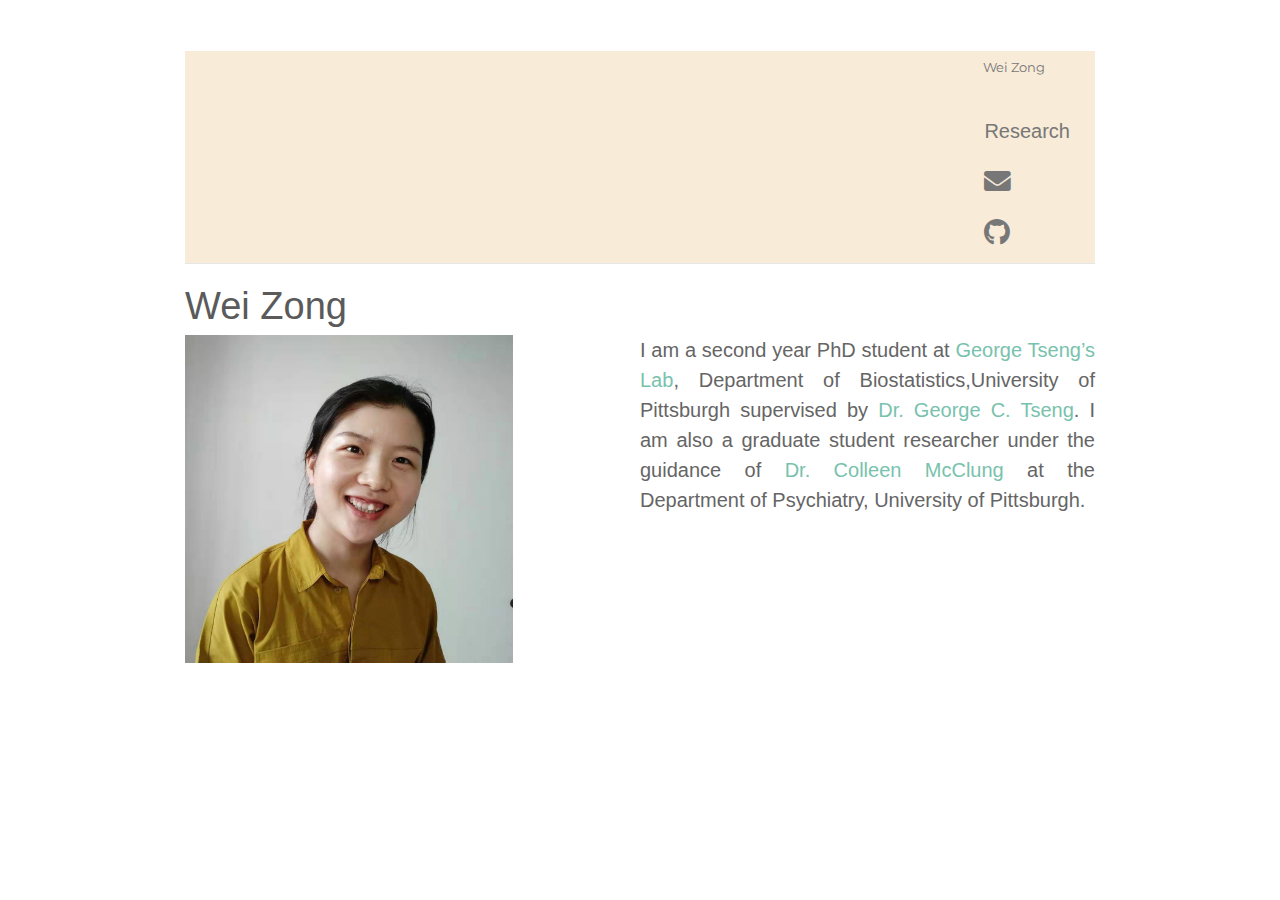
==== commit 0c83bfe0: "updata main page" ====
--- a/index.html
+++ b/index.html
@@ -11,7 +11,7 @@
 
 
 
-<title>Holy cow!</title>
+<title>Wei Zong</title>
 
 <script src="site_libs/jquery-1.11.3/jquery.min.js"></script>
 <meta name="viewport" content="width=device-width, initial-scale=1" />
@@ -70,6 +70,7 @@
 }
 </style>
 
+<link rel="stylesheet" href="style.css" type="text/css" />
 
 </head>
 
@@ -276,7 +277,7 @@
         <span class="icon-bar"></span>
         <span class="icon-bar"></span>
       </button>
-      <a class="navbar-brand" href="index.html">Home</a>
+      <a class="navbar-brand" href="index.html">Wei Zong</a>
     </div>
     <div id="navbar" class="navbar-collapse collapse">
       <ul class="nav navbar-nav">
@@ -284,16 +285,16 @@
       </ul>
       <ul class="nav navbar-nav navbar-right">
         <li>
-  <a href="about.html">About</a>
+  <a href="research.html">Research</a>
 </li>
 <li>
-  <a href="mailto:&lt;you@youremail.com&gt;">
+  <a href="mailto:wez97@pitt.edu">
     <span class="fa fa-envelope fa-lg"></span>
      
   </a>
 </li>
 <li>
-  <a href="http://github.com/&lt;YOUR_GH_NAME&gt;/">
+  <a href="http://github.com/weiiizong/">
     <span class="fa fa-github fa-lg"></span>
      
   </a>
@@ -307,14 +308,28 @@
 
 
 
-<h1 class="title toc-ignore">Holy cow!</h1>
+<h1 class="title toc-ignore">Wei Zong</h1>
 
 </div>
 
 
-<div id="i-have-a-webpage" class="section level3">
-<h3>I have a webpage!</h3>
-<p>And I can put all kinds of stuff on it!</p>
+<style>
+.column-left{
+  float: left;
+  width: 45%;
+  text-align: center;
+}
+.column-right{
+  float: right;
+  width: 50%;
+  text-align: justify;
+}
+</style>
+<div class="column-left">
+<p><img src="pictures/Wei.jpg" width="80%" style="display: block; margin: auto auto auto 0;" /></p>
+</div>
+<div class="column-right">
+<p>I am a second year PhD student at <a href="http://tsenglab.biostat.pitt.edu/index.htm">George Tseng’s Lab</a>, Department of Biostatistics,University of Pittsburgh supervised by <a href="http://www.pitt.edu/~ctseng/">Dr. George C. Tseng</a>. I am also a graduate student researcher under the guidance of <a href="http://www.mcclung.pitt.edu/">Dr. Colleen McClung</a> at the Department of Psychiatry, University of Pittsburgh.</p>
 </div>
 
 
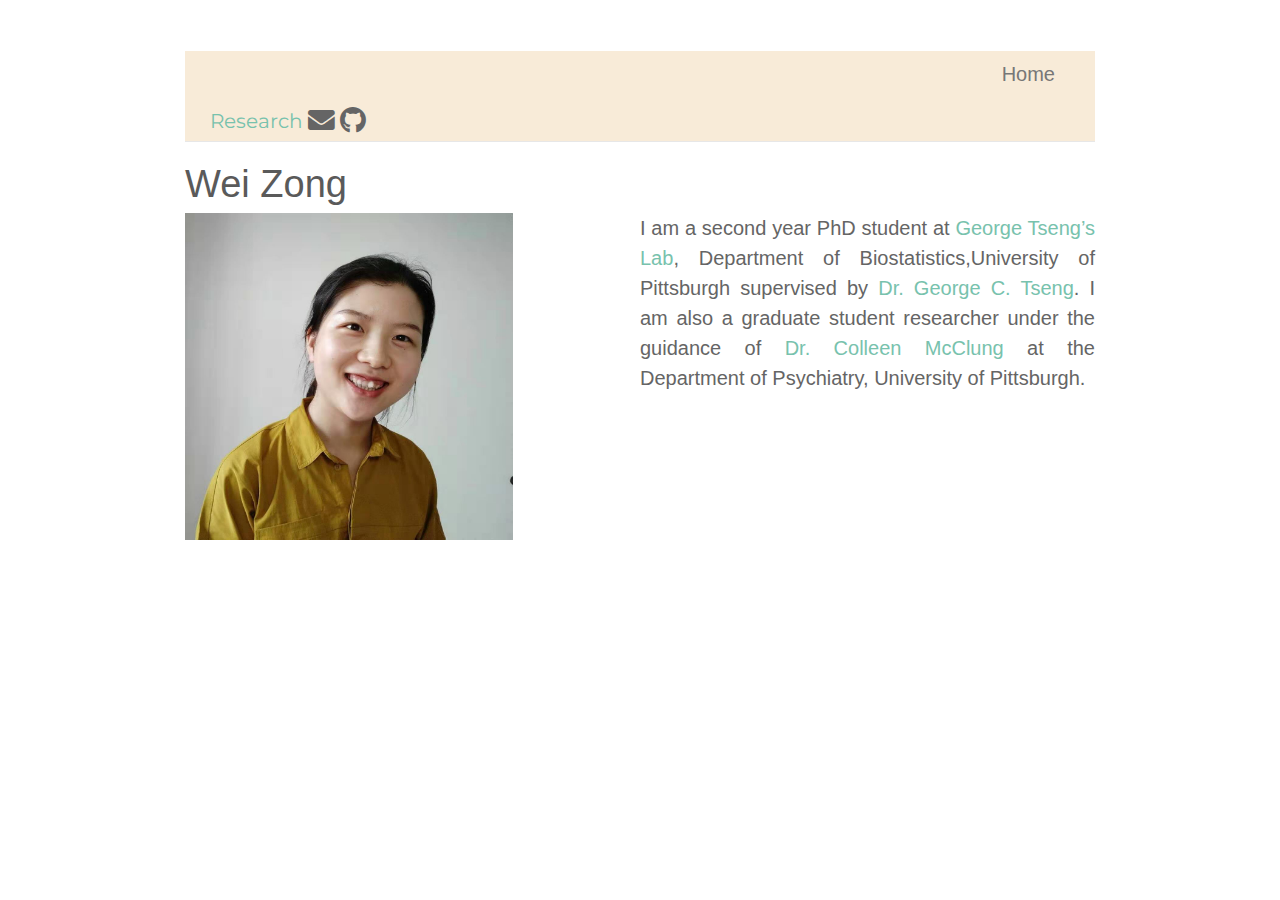
==== commit daadf3e4: "updata navbar" ====
--- a/index.html
+++ b/index.html
@@ -277,29 +277,17 @@
         <span class="icon-bar"></span>
         <span class="icon-bar"></span>
       </button>
-      <a class="navbar-brand" href="index.html">Wei Zong</a>
+      <a class="navbar-brand" href="index.html">Home</a>
     </div>
     <div id="navbar" class="navbar-collapse collapse">
       <ul class="nav navbar-nav">
         
       </ul>
-      <ul class="nav navbar-nav navbar-right">
-        <li>
-  <a href="research.html">Research</a>
-</li>
-<li>
-  <a href="mailto:wez97@pitt.edu">
-    <span class="fa fa-envelope fa-lg"></span>
-     
-  </a>
-</li>
-<li>
-  <a href="http://github.com/weiiizong/">
+      <a href="research.html">Research</a>
+  <a href="mailto:wez97@pitt.edu"></a>
+  <span class="fa fa-envelope fa-lg"></span>
+  <a href="http://github.com/weiiizong/"></a>
     <span class="fa fa-github fa-lg"></span>
-     
-  </a>
-</li>
-      </ul>
     </div><!--/.nav-collapse -->
   </div><!--/.container -->
 </div><!--/.navbar -->
@@ -311,7 +299,6 @@
 <h1 class="title toc-ignore">Wei Zong</h1>
 
 </div>
-
 
 <style>
 .column-left{
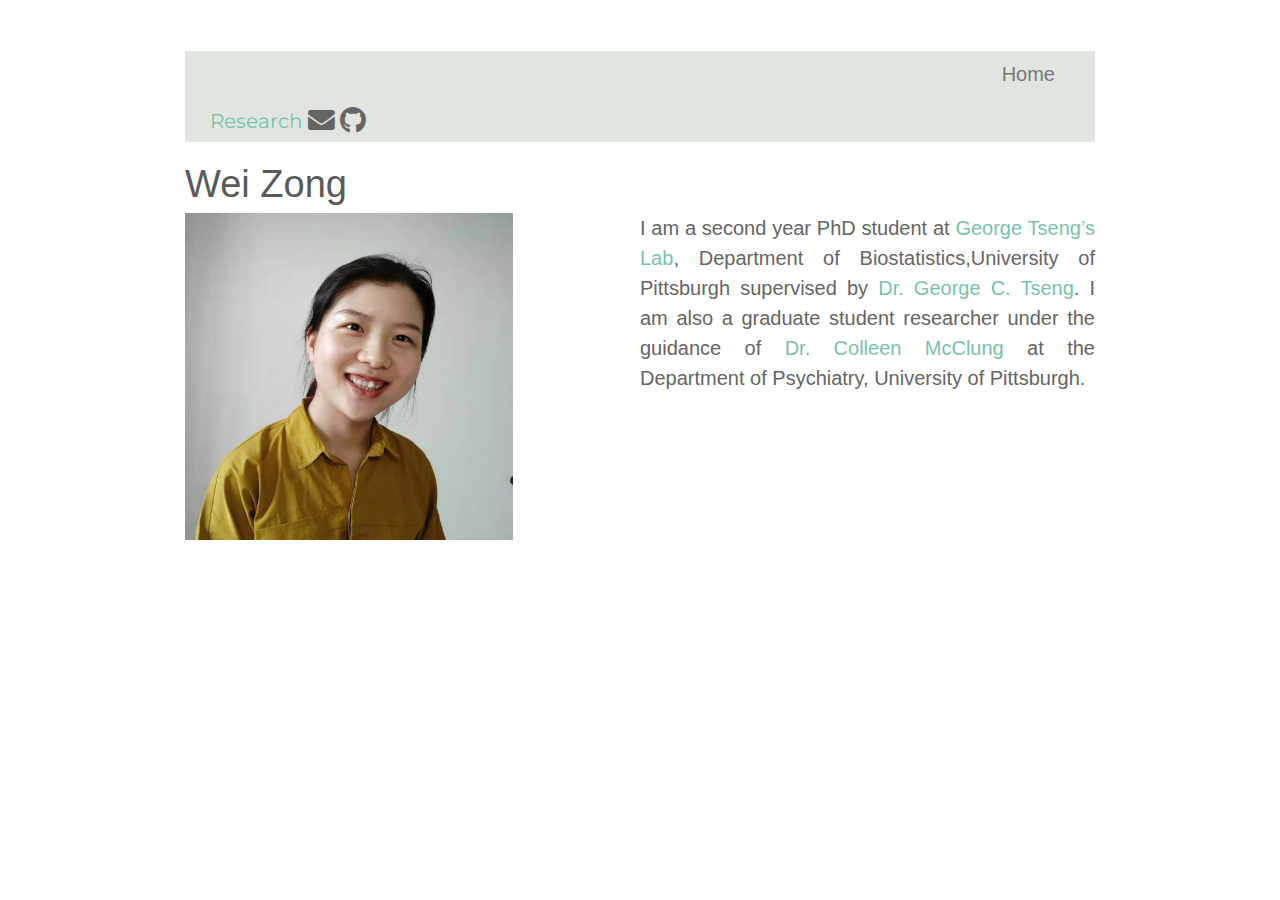
==== commit 79252d51: "update navbar" ====
--- a/index.html
+++ b/index.html
@@ -300,6 +300,7 @@
 
 </div>
 
+
 <style>
 .column-left{
   float: left;
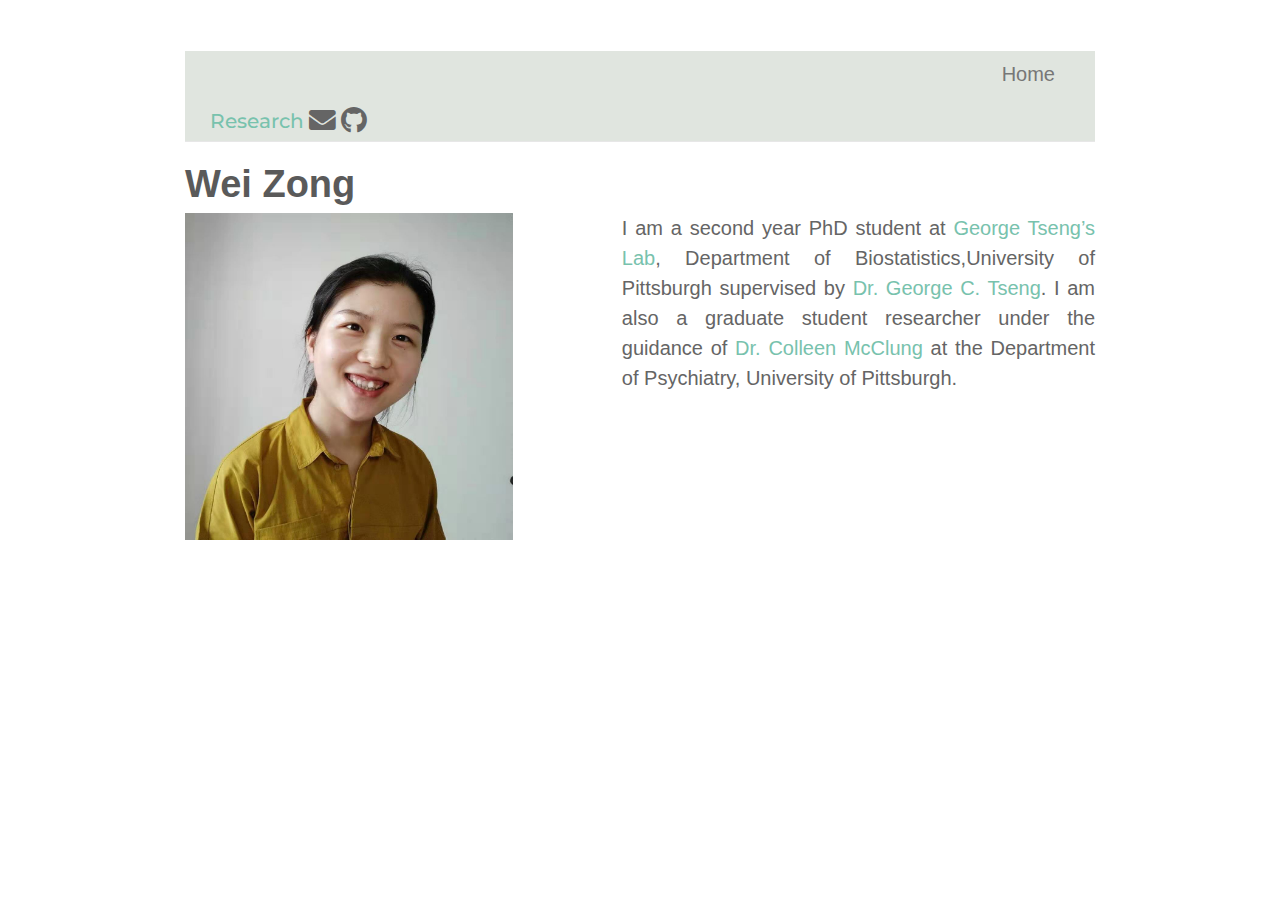
==== commit d1c4ba82: "education" ====
--- a/index.html
+++ b/index.html
@@ -264,8 +264,6 @@
 </script>
 
 <!-- code folding -->
-
-
 
 
 
@@ -301,6 +299,7 @@
 </div>
 
 
+
 <style>
 .column-left{
   float: left;
@@ -309,7 +308,7 @@
 }
 .column-right{
   float: right;
-  width: 50%;
+  width: 52%;
   text-align: justify;
 }
 </style>
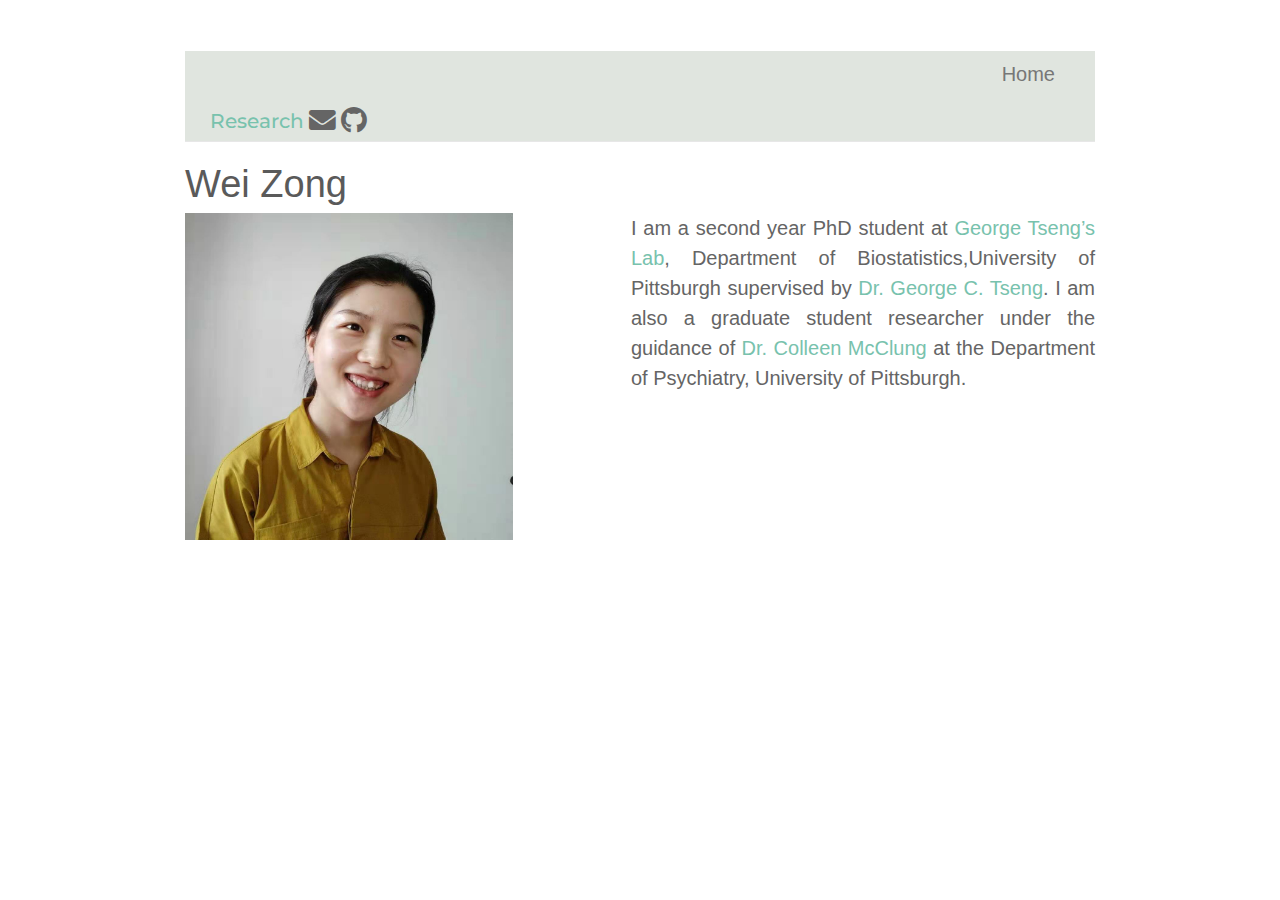
==== commit 1953290f: "font" ====
--- a/index.html
+++ b/index.html
@@ -264,6 +264,7 @@
 </script>
 
 <!-- code folding -->
+
 
 
 
@@ -308,7 +309,7 @@
 }
 .column-right{
   float: right;
-  width: 52%;
+  width: 51%;
   text-align: justify;
 }
 </style>
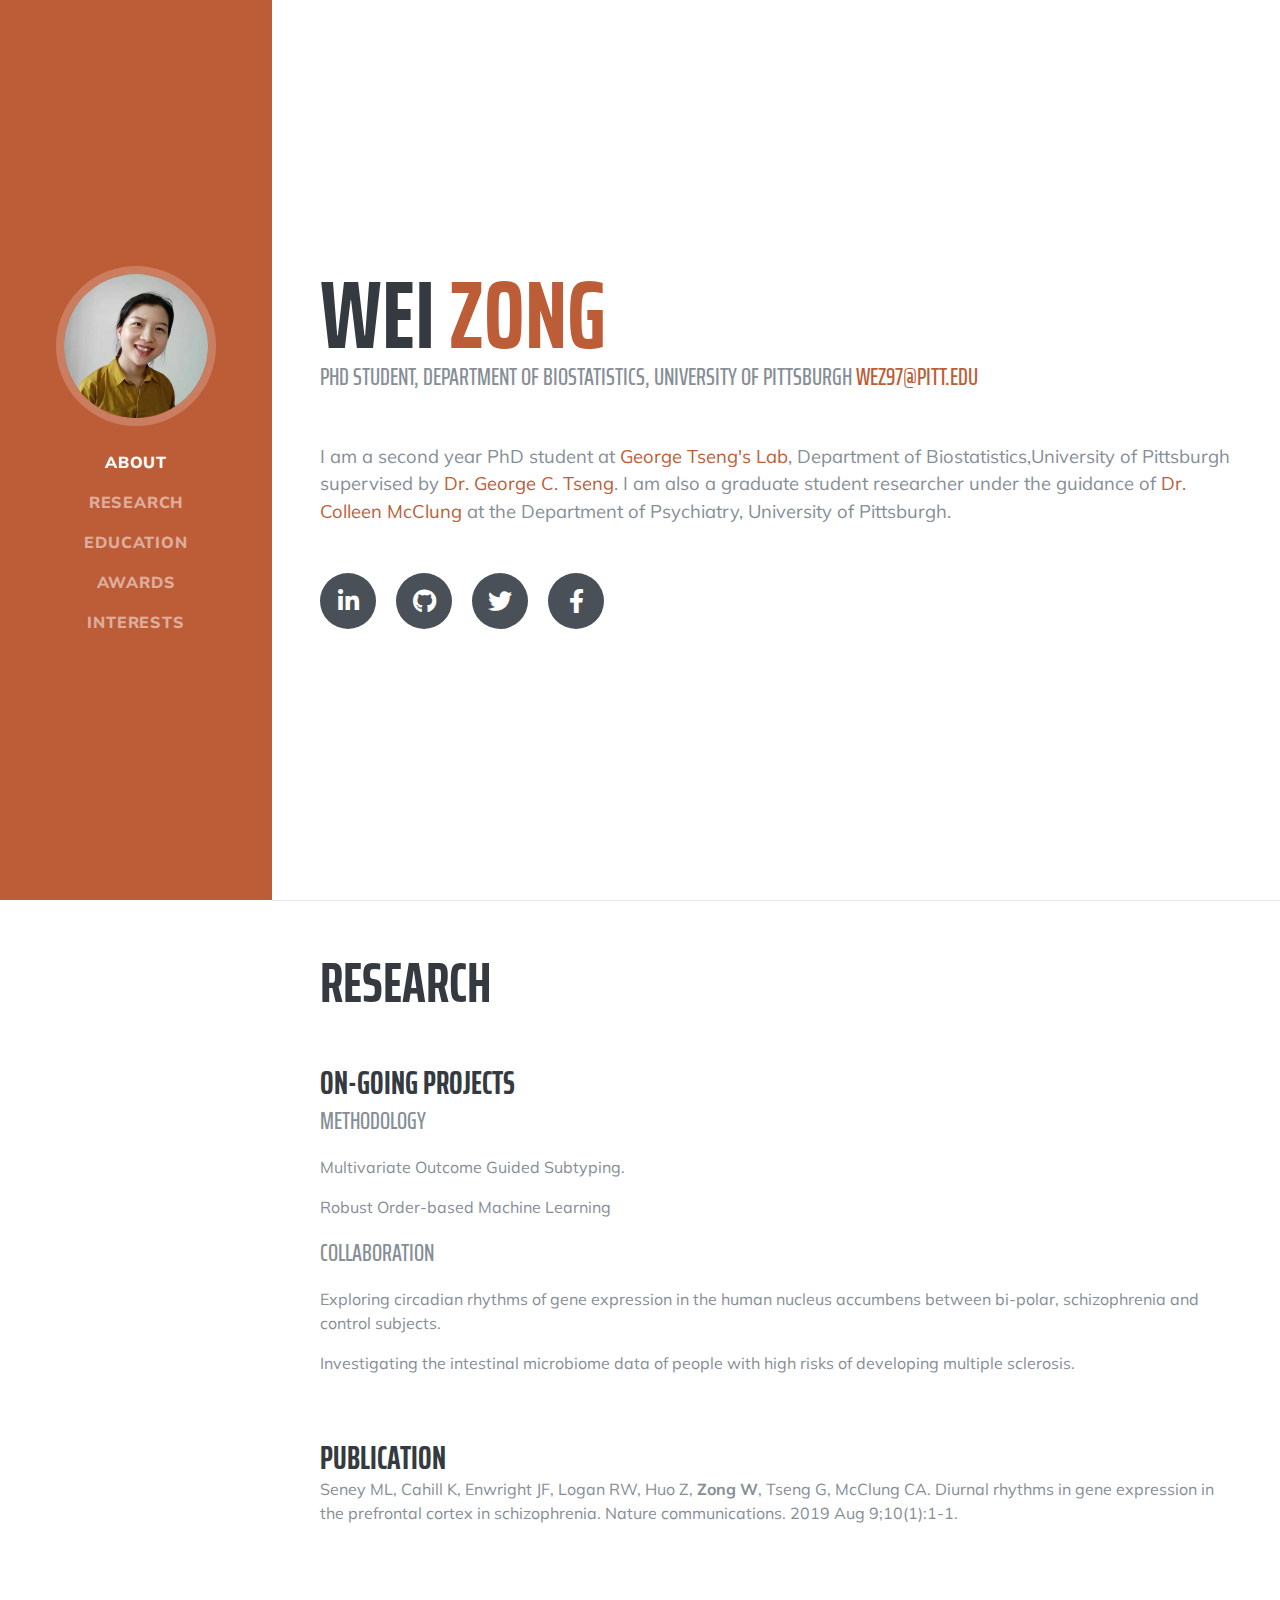
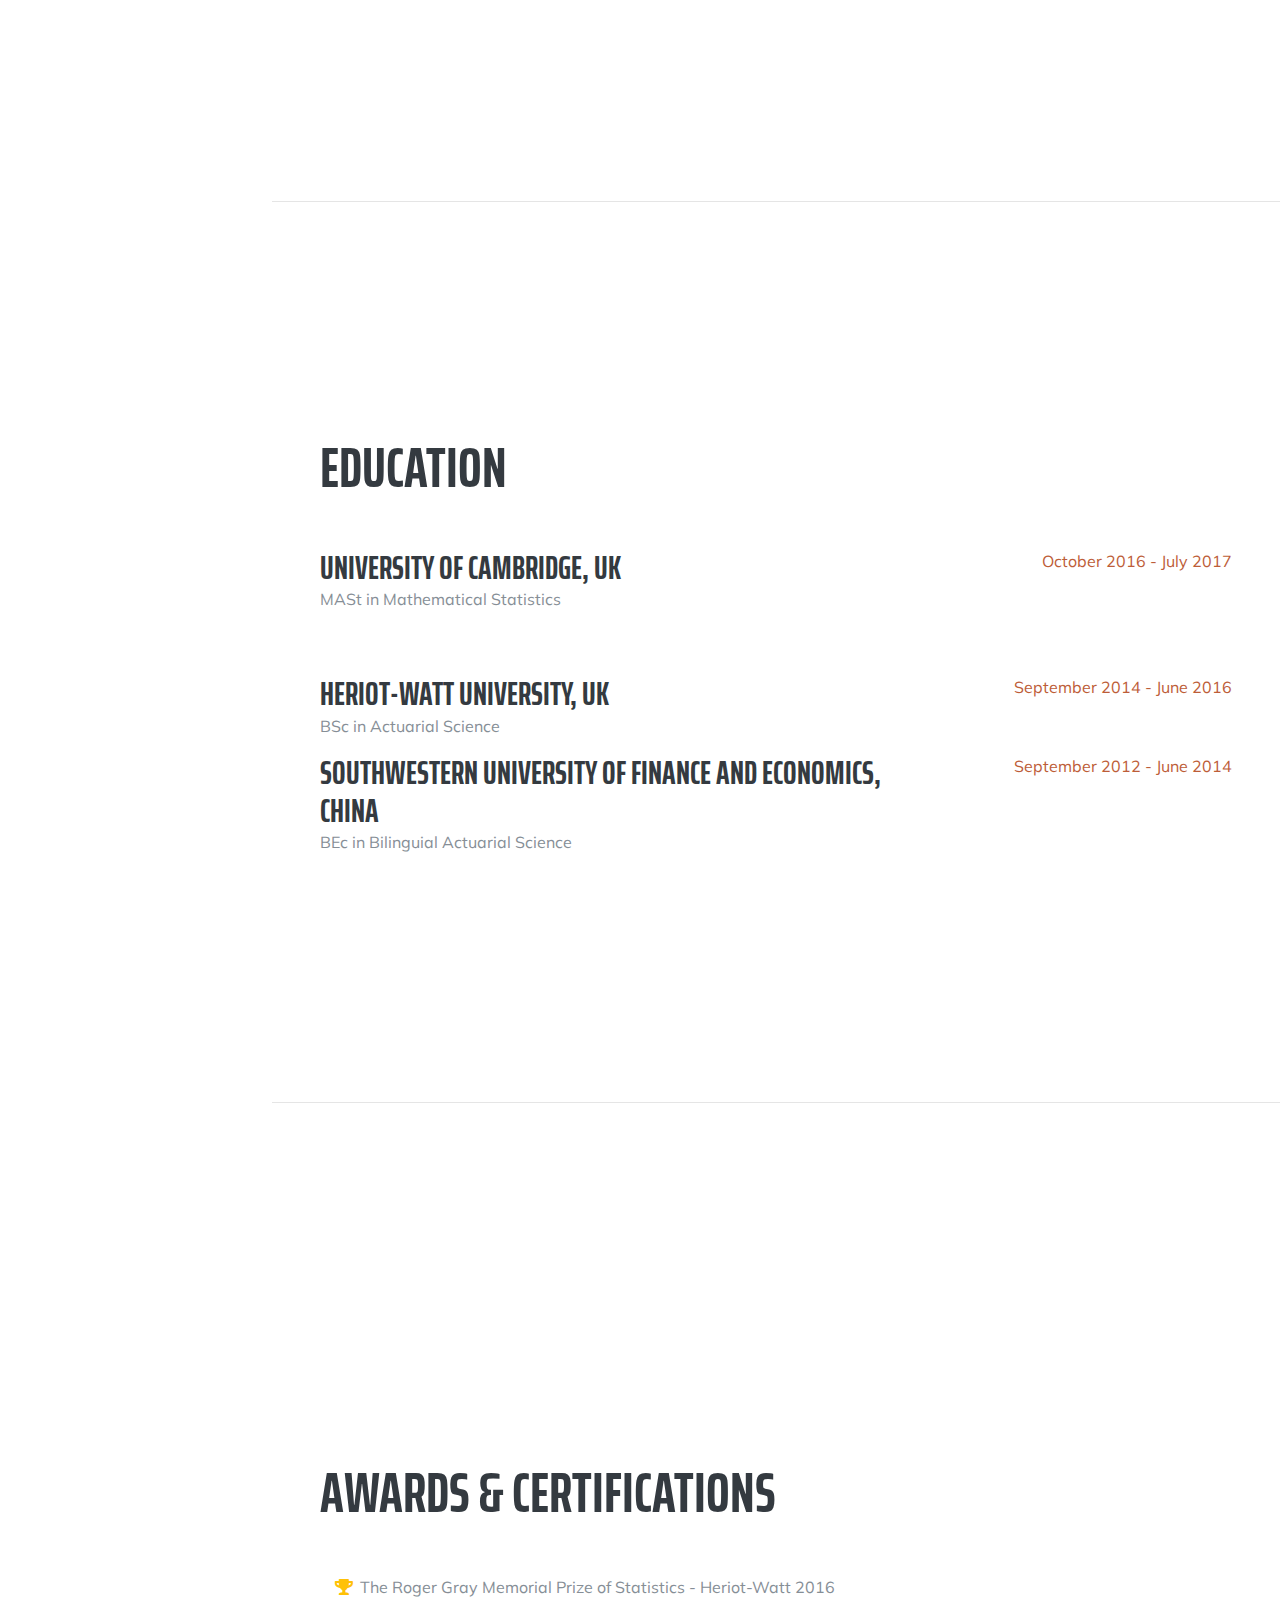
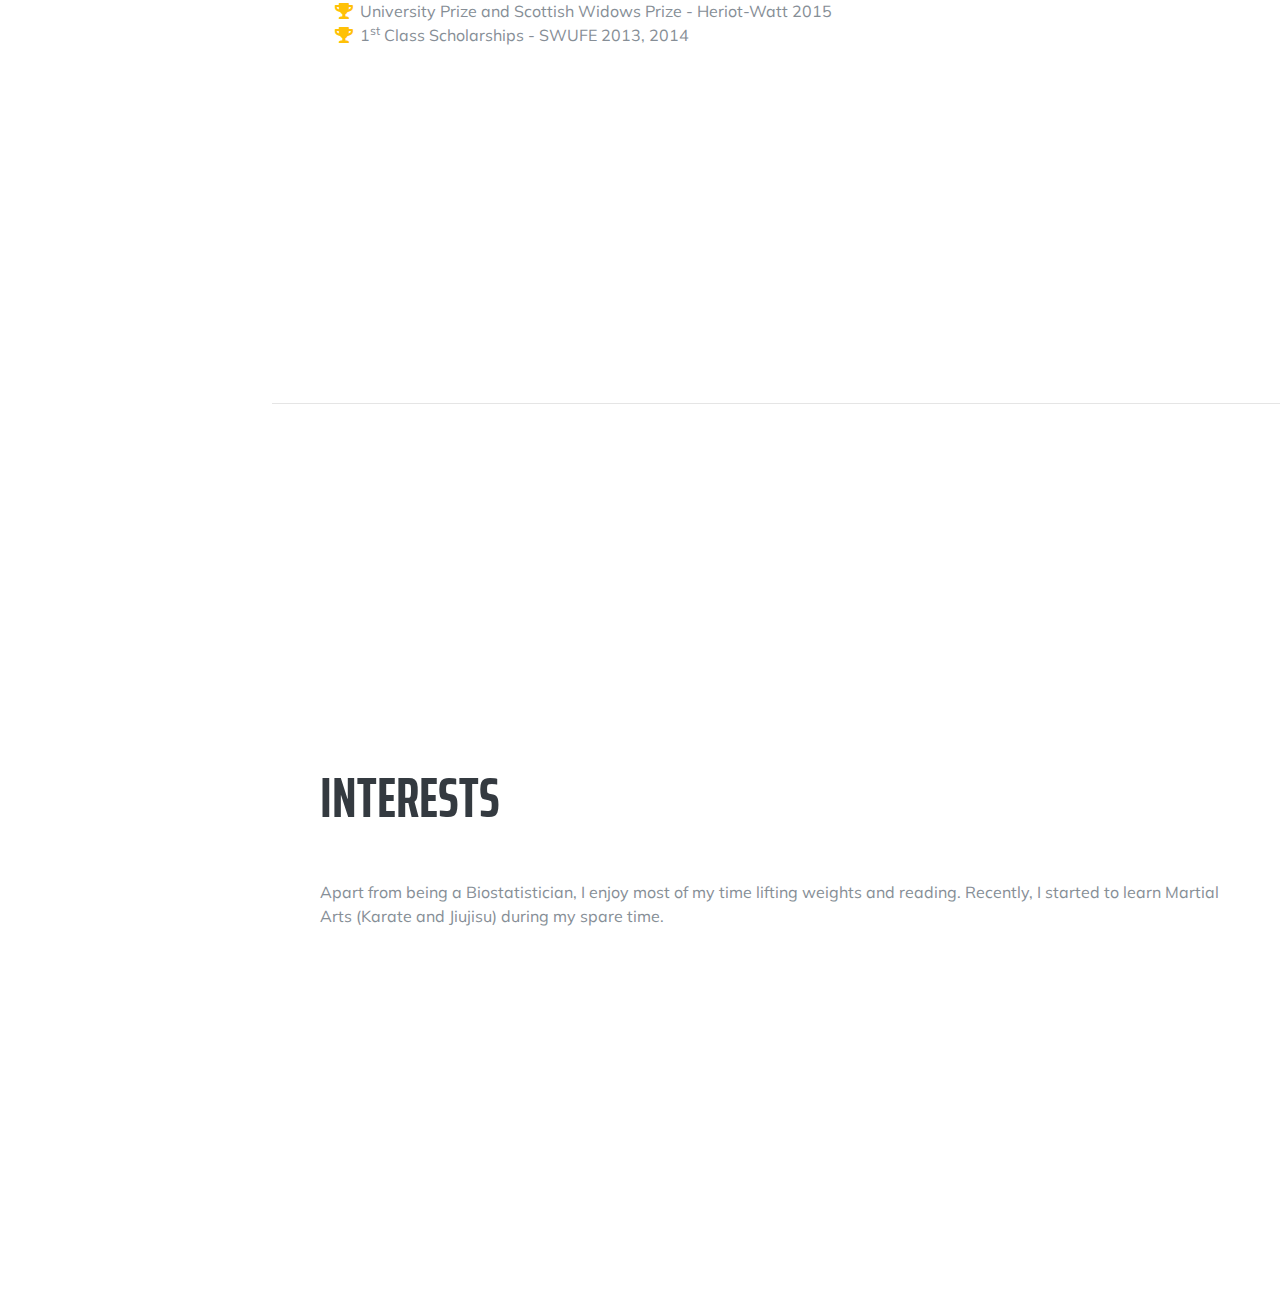
==== commit c979c05e: "template" ====
--- a/index.html
+++ b/index.html
@@ -1,352 +1,200 @@
 <!DOCTYPE html>
-
-<html xmlns="http://www.w3.org/1999/xhtml">
+<html lang="en">
 
 <head>
 
-<meta charset="utf-8" />
-<meta http-equiv="Content-Type" content="text/html; charset=utf-8" />
-<meta name="generator" content="pandoc" />
-
-
-
-
-<title>Wei Zong</title>
-
-<script src="site_libs/jquery-1.11.3/jquery.min.js"></script>
-<meta name="viewport" content="width=device-width, initial-scale=1" />
-<link href="site_libs/bootstrap-3.3.5/css/bootstrap.min.css" rel="stylesheet" />
-<script src="site_libs/bootstrap-3.3.5/js/bootstrap.min.js"></script>
-<script src="site_libs/bootstrap-3.3.5/shim/html5shiv.min.js"></script>
-<script src="site_libs/bootstrap-3.3.5/shim/respond.min.js"></script>
-<script src="site_libs/navigation-1.1/tabsets.js"></script>
-<link href="site_libs/highlightjs-9.12.0/default.css" rel="stylesheet" />
-<script src="site_libs/highlightjs-9.12.0/highlight.js"></script>
-<link href="site_libs/font-awesome-5.1.0/css/all.css" rel="stylesheet" />
-<link href="site_libs/font-awesome-5.1.0/css/v4-shims.css" rel="stylesheet" />
-
-<style type="text/css">code{white-space: pre;}</style>
-<style type="text/css">
-  pre:not([class]) {
-    background-color: white;
-  }
-</style>
-<script type="text/javascript">
-if (window.hljs) {
-  hljs.configure({languages: []});
-  hljs.initHighlightingOnLoad();
-  if (document.readyState && document.readyState === "complete") {
-    window.setTimeout(function() { hljs.initHighlighting(); }, 0);
-  }
-}
-</script>
-
-
-
-<style type="text/css">
-h1 {
-  font-size: 34px;
-}
-h1.title {
-  font-size: 38px;
-}
-h2 {
-  font-size: 30px;
-}
-h3 {
-  font-size: 24px;
-}
-h4 {
-  font-size: 18px;
-}
-h5 {
-  font-size: 16px;
-}
-h6 {
-  font-size: 12px;
-}
-.table th:not([align]) {
-  text-align: left;
-}
-</style>
-
-<link rel="stylesheet" href="style.css" type="text/css" />
+  <meta charset="utf-8">
+  <meta name="viewport" content="width=device-width, initial-scale=1, shrink-to-fit=no">
+  <meta name="description" content="">
+  <meta name="author" content="">
+
+  <title>Resume - Start Bootstrap Theme</title>
+
+  <!-- Bootstrap core CSS -->
+  <link href="vendor/bootstrap/css/bootstrap.min.css" rel="stylesheet">
+
+  <!-- Custom fonts for this template -->
+  <link href="https://fonts.googleapis.com/css?family=Saira+Extra+Condensed:500,700" rel="stylesheet">
+  <link href="https://fonts.googleapis.com/css?family=Muli:400,400i,800,800i" rel="stylesheet">
+  <link href="vendor/fontawesome-free/css/all.min.css" rel="stylesheet">
+
+  <!-- Custom styles for this template -->
+  <link href="css/resume.min.css" rel="stylesheet">
 
 </head>
 
-<body>
-
-<style type = "text/css">
-.main-container {
-  max-width: 940px;
-  margin-left: auto;
-  margin-right: auto;
-}
-code {
-  color: inherit;
-  background-color: rgba(0, 0, 0, 0.04);
-}
-img {
-  max-width:100%;
-  height: auto;
-}
-.tabbed-pane {
-  padding-top: 12px;
-}
-.html-widget {
-  margin-bottom: 20px;
-}
-button.code-folding-btn:focus {
-  outline: none;
-}
-summary {
-  display: list-item;
-}
-</style>
-
-
-<style type="text/css">
-/* padding for bootstrap navbar */
-body {
-  padding-top: 51px;
-  padding-bottom: 40px;
-}
-/* offset scroll position for anchor links (for fixed navbar)  */
-.section h1 {
-  padding-top: 56px;
-  margin-top: -56px;
-}
-.section h2 {
-  padding-top: 56px;
-  margin-top: -56px;
-}
-.section h3 {
-  padding-top: 56px;
-  margin-top: -56px;
-}
-.section h4 {
-  padding-top: 56px;
-  margin-top: -56px;
-}
-.section h5 {
-  padding-top: 56px;
-  margin-top: -56px;
-}
-.section h6 {
-  padding-top: 56px;
-  margin-top: -56px;
-}
-.dropdown-submenu {
-  position: relative;
-}
-.dropdown-submenu>.dropdown-menu {
-  top: 0;
-  left: 100%;
-  margin-top: -6px;
-  margin-left: -1px;
-  border-radius: 0 6px 6px 6px;
-}
-.dropdown-submenu:hover>.dropdown-menu {
-  display: block;
-}
-.dropdown-submenu>a:after {
-  display: block;
-  content: " ";
-  float: right;
-  width: 0;
-  height: 0;
-  border-color: transparent;
-  border-style: solid;
-  border-width: 5px 0 5px 5px;
-  border-left-color: #cccccc;
-  margin-top: 5px;
-  margin-right: -10px;
-}
-.dropdown-submenu:hover>a:after {
-  border-left-color: #ffffff;
-}
-.dropdown-submenu.pull-left {
-  float: none;
-}
-.dropdown-submenu.pull-left>.dropdown-menu {
-  left: -100%;
-  margin-left: 10px;
-  border-radius: 6px 0 6px 6px;
-}
-</style>
-
-<script>
-// manage active state of menu based on current page
-$(document).ready(function () {
-  // active menu anchor
-  href = window.location.pathname
-  href = href.substr(href.lastIndexOf('/') + 1)
-  if (href === "")
-    href = "index.html";
-  var menuAnchor = $('a[href="' + href + '"]');
-
-  // mark it active
-  menuAnchor.parent().addClass('active');
-
-  // if it's got a parent navbar menu mark it active as well
-  menuAnchor.closest('li.dropdown').addClass('active');
-});
-</script>
-
-<div class="container-fluid main-container">
-
-<!-- tabsets -->
-
-<style type="text/css">
-.tabset-dropdown > .nav-tabs {
-  display: inline-table;
-  max-height: 500px;
-  min-height: 44px;
-  overflow-y: auto;
-  background: white;
-  border: 1px solid #ddd;
-  border-radius: 4px;
-}
-
-.tabset-dropdown > .nav-tabs > li.active:before {
-  content: "";
-  font-family: 'Glyphicons Halflings';
-  display: inline-block;
-  padding: 10px;
-  border-right: 1px solid #ddd;
-}
-
-.tabset-dropdown > .nav-tabs.nav-tabs-open > li.active:before {
-  content: "&#xe258;";
-  border: none;
-}
-
-.tabset-dropdown > .nav-tabs.nav-tabs-open:before {
-  content: "";
-  font-family: 'Glyphicons Halflings';
-  display: inline-block;
-  padding: 10px;
-  border-right: 1px solid #ddd;
-}
-
-.tabset-dropdown > .nav-tabs > li.active {
-  display: block;
-}
-
-.tabset-dropdown > .nav-tabs > li > a,
-.tabset-dropdown > .nav-tabs > li > a:focus,
-.tabset-dropdown > .nav-tabs > li > a:hover {
-  border: none;
-  display: inline-block;
-  border-radius: 4px;
-}
-
-.tabset-dropdown > .nav-tabs.nav-tabs-open > li {
-  display: block;
-  float: none;
-}
-
-.tabset-dropdown > .nav-tabs > li {
-  display: none;
-}
-</style>
-
-<script>
-$(document).ready(function () {
-  window.buildTabsets("TOC");
-});
-
-$(document).ready(function () {
-  $('.tabset-dropdown > .nav-tabs > li').click(function () {
-    $(this).parent().toggleClass('nav-tabs-open')
-  });
-});
-</script>
-
-<!-- code folding -->
-
-
-
-
-<div class="navbar navbar-default  navbar-fixed-top" role="navigation">
-  <div class="container">
-    <div class="navbar-header">
-      <button type="button" class="navbar-toggle collapsed" data-toggle="collapse" data-target="#navbar">
-        <span class="icon-bar"></span>
-        <span class="icon-bar"></span>
-        <span class="icon-bar"></span>
-      </button>
-      <a class="navbar-brand" href="index.html">Home</a>
+<body id="page-top">
+
+  <nav class="navbar navbar-expand-lg navbar-dark bg-primary fixed-top" id="sideNav">
+    <a class="navbar-brand js-scroll-trigger" href="#page-top">
+      <span class="d-block d-lg-none">Wei Zong</span>
+      <span class="d-none d-lg-block">
+        <img class="img-fluid img-profile rounded-circle mx-auto mb-2" src="img/profile.jpg" alt="">
+      </span>
+    </a>
+    <button class="navbar-toggler" type="button" data-toggle="collapse" data-target="#navbarSupportedContent" aria-controls="navbarSupportedContent" aria-expanded="false" aria-label="Toggle navigation">
+      <span class="navbar-toggler-icon"></span>
+    </button>
+    <div class="collapse navbar-collapse" id="navbarSupportedContent">
+      <ul class="navbar-nav">
+        <li class="nav-item">
+          <a class="nav-link js-scroll-trigger" href="#about">About</a>
+        </li>
+        <li class="nav-item">
+          <a class="nav-link js-scroll-trigger" href="#research">Research</a>
+        </li>
+        <li class="nav-item">
+          <a class="nav-link js-scroll-trigger" href="#education">Education</a>
+        </li>
+        <li class="nav-item">
+          <a class="nav-link js-scroll-trigger" href="#awards">Awards</a>
+        </li>
+        <li class="nav-item">
+          <a class="nav-link js-scroll-trigger" href="#interests">Interests</a>
+        </li>
+      </ul>
     </div>
-    <div id="navbar" class="navbar-collapse collapse">
-      <ul class="nav navbar-nav">
+  </nav>
+
+  <div class="container-fluid p-0">
+
+    <section class="resume-section p-3 p-lg-5 d-flex align-items-center" id="about">
+      <div class="w-100">
+        <h1 class="mb-0">Wei
+          <span class="text-primary">Zong</span>
+        </h1>
+        <div class="subheading mb-5">PhD student, Department of Biostatistics, University of Pittsburgh
+          <a href="mailto:name@email.com">wez97@pitt.edu</a>
+        </div>
+        <p class="lead mb-5">I am a second year PhD student at <a href="http://tsenglab.biostat.pitt.edu/index.htm">George Tseng's Lab</a>, Department of Biostatistics,University of Pittsburgh supervised by <a href="http://www.pitt.edu/~ctseng/">Dr. George C. Tseng</a>. I am also a graduate student researcher under the guidance of <a href="http://www.mcclung.pitt.edu/">Dr. Colleen McClung</a> at the Department of Psychiatry, University of Pittsburgh.</p>
+        <div class="social-icons">
+          <a href="#">
+            <i class="fab fa-linkedin-in"></i>
+          </a>
+          <a href="https://github.com/weiiizong">
+            <i class="fab fa-github"></i>
+          </a>
+          <a href="#">
+            <i class="fab fa-twitter"></i>
+          </a>
+          <a href="#">
+            <i class="fab fa-facebook-f"></i>
+          </a>
+        </div>
+      </div>
+    </section>
+
+    <hr class="m-0">
+
+    <section class="resume-section p-3 p-lg-5 d-flex justify-content-center" id="research">
+      <div class="w-100">
+        <h2 class="mb-5">Research</h2>
+
+        <div class="resume-item d-flex flex-column flex-md-row justify-content-between mb-5">
+          <div class="resume-content">
+            <h3 class="mb-0">On-going Projects</h3>
+            <div class="subheading mb-3">Methodology</div>
+            <p>Multivariate Outcome Guided Subtyping.</p>
+            <p>Robust Order-based Machine Learning</p>
+            <div class="subheading mb-3">Collaboration</div>
+            <p>Exploring circadian rhythms of gene expression in the human nucleus accumbens between bi-polar, schizophrenia and control subjects.</p>
+            <p>Investigating the intestinal microbiome data of people with high risks of developing multiple sclerosis.</p>
+          </div>
+          
+        </div>
+
+        <div class="resume-item d-flex flex-column flex-md-row justify-content-between mb-5">
+          <div class="resume-content">
+            <h3 class="mb-0">Publication</h3>
+            <p>Seney ML, Cahill K, Enwright JF, Logan RW, Huo Z, <strong>Zong W</strong>, Tseng G, McClung CA. Diurnal rhythms in gene expression in the prefrontal cortex in schizophrenia. Nature communications. 2019 Aug 9;10(1):1-1.</p>
+          </div>
+        </div>
+
+      </div>
+
+    </section>
+
+    <hr class="m-0">
+
+    <section class="resume-section p-3 p-lg-5 d-flex align-items-center" id="education">
+      <div class="w-100">
+        <h2 class="mb-5">Education</h2>
+
+        <div class="resume-item d-flex flex-column flex-md-row justify-content-between mb-5">
+          <div class="resume-content">
+            <h3 class="mb-0">University of Cambridge, UK</h3>
+            <p>MASt in Mathematical Statistics</p>
+          </div>
+          <div class="resume-date text-md-right">
+            <span class="text-primary">October 2016 - July 2017</span>
+          </div>
+        </div>
+
+        <div class="resume-item d-flex flex-column flex-md-row justify-content-between">
+          <div class="resume-content">
+            <h3 class="mb-0">Heriot-Watt University, UK</h3>
+            <p>BSc in Actuarial Science</p>
+          </div>
+          <div class="resume-date text-md-right">
+            <span class="text-primary">September 2014 - June 2016</span>
+          </div>
+        </div>
         
-      </ul>
-      <a href="research.html">Research</a>
-  <a href="mailto:wez97@pitt.edu"></a>
-  <span class="fa fa-envelope fa-lg"></span>
-  <a href="http://github.com/weiiizong/"></a>
-    <span class="fa fa-github fa-lg"></span>
-    </div><!--/.nav-collapse -->
-  </div><!--/.container -->
-</div><!--/.navbar -->
-
-<div class="fluid-row" id="header">
-
-
-
-<h1 class="title toc-ignore">Wei Zong</h1>
-
-</div>
-
-
-
-<style>
-.column-left{
-  float: left;
-  width: 45%;
-  text-align: center;
-}
-.column-right{
-  float: right;
-  width: 51%;
-  text-align: justify;
-}
-</style>
-<div class="column-left">
-<p><img src="pictures/Wei.jpg" width="80%" style="display: block; margin: auto auto auto 0;" /></p>
-</div>
-<div class="column-right">
-<p>I am a second year PhD student at <a href="http://tsenglab.biostat.pitt.edu/index.htm">George Tseng’s Lab</a>, Department of Biostatistics,University of Pittsburgh supervised by <a href="http://www.pitt.edu/~ctseng/">Dr. George C. Tseng</a>. I am also a graduate student researcher under the guidance of <a href="http://www.mcclung.pitt.edu/">Dr. Colleen McClung</a> at the Department of Psychiatry, University of Pittsburgh.</p>
-</div>
-
-
-
-
-</div>
-
-<script>
-
-// add bootstrap table styles to pandoc tables
-function bootstrapStylePandocTables() {
-  $('tr.header').parent('thead').parent('table').addClass('table table-condensed');
-}
-$(document).ready(function () {
-  bootstrapStylePandocTables();
-});
-
-
-</script>
-
-<!-- dynamically load mathjax for compatibility with self-contained -->
-<script>
-  (function () {
-    var script = document.createElement("script");
-    script.type = "text/javascript";
-    script.src  = "https://mathjax.rstudio.com/latest/MathJax.js?config=TeX-AMS-MML_HTMLorMML";
-    document.getElementsByTagName("head")[0].appendChild(script);
-  })();
-</script>
+        <div class="resume-item d-flex flex-column flex-md-row justify-content-between">
+          <div class="resume-content">
+            <h3 class="mb-0">Southwestern University of Finance and Economics, China</h3>
+            <p>BEc in Bilinguial Actuarial Science</p>
+          </div>
+          <div class="resume-date text-md-right">
+            <span class="text-primary">September 2012 - June 2014</span>
+          </div>
+        </div>
+
+      </div>
+    </section>
+    
+    <hr class="m-0">
+
+    <section class="resume-section p-3 p-lg-5 d-flex align-items-center" id="awards">
+      <div class="w-100">
+        <h2 class="mb-5">Awards &amp; Certifications</h2>
+        <ul class="fa-ul mb-0">
+          <li>
+            <i class="fa-li fa fa-trophy text-warning"></i>
+            The Roger Gray Memorial Prize of Statistics - Heriot-Watt 2016</li>
+          <li>
+            <i class="fa-li fa fa-trophy text-warning"></i>
+            University Prize and Scottish Widows Prize - Heriot-Watt 2015</li>
+          <li>
+            <i class="fa-li fa fa-trophy text-warning"></i>
+            1<sup>st</sup>
+            Class Scholarships - SWUFE 2013, 2014</li>
+        </ul>
+      </div>
+    </section>
+
+    <hr class="m-0">
+
+    <section class="resume-section p-3 p-lg-5 d-flex align-items-center" id="interests">
+      <div class="w-100">
+        <h2 class="mb-5">Interests</h2>
+        <p>Apart from being a Biostatistician, I enjoy most of my time lifting weights and reading. Recently, I started to learn Martial Arts (Karate and Jiujisu) during my spare time.</p>
+      </div>
+    </section>
+
+
+  </div>
+
+  <!-- Bootstrap core JavaScript -->
+  <script src="vendor/jquery/jquery.min.js"></script>
+  <script src="vendor/bootstrap/js/bootstrap.bundle.min.js"></script>
+
+  <!-- Plugin JavaScript -->
+  <script src="vendor/jquery-easing/jquery.easing.min.js"></script>
+
+  <!-- Custom scripts for this template -->
+  <script src="js/resume.min.js"></script>
 
 </body>
+
 </html>
--- a/vendor/fontawesome-free/css/all.min.css
+++ b/vendor/fontawesome-free/css/all.min.css
@@ -0,0 +1,5 @@
+/*!
+ * Font Awesome Free 5.10.2 by @fontawesome - https://fontawesome.com
+ * License - https://fontawesome.com/license/free (Icons: CC BY 4.0, Fonts: SIL OFL 1.1, Code: MIT License)
+ */
+.fa,.fab,.fad,.fal,.far,.fas{-moz-osx-font-smoothing:grayscale;-webkit-font-smoothing:antialiased;display:inline-block;font-style:normal;font-variant:normal;text-rendering:auto;line-height:1}.fa-lg{font-size:1.33333em;line-height:.75em;vertical-align:-.0667em}.fa-xs{font-size:.75em}.fa-sm{font-size:.875em}.fa-1x{font-size:1em}.fa-2x{font-size:2em}.fa-3x{font-size:3em}.fa-4x{font-size:4em}.fa-5x{font-size:5em}.fa-6x{font-size:6em}.fa-7x{font-size:7em}.fa-8x{font-size:8em}.fa-9x{font-size:9em}.fa-10x{font-size:10em}.fa-fw{text-align:center;width:1.25em}.fa-ul{list-style-type:none;margin-left:2.5em;padding-left:0}.fa-ul>li{position:relative}.fa-li{left:-2em;position:absolute;text-align:center;width:2em;line-height:inherit}.fa-border{border:.08em solid #eee;border-radius:.1em;padding:.2em .25em .15em}.fa-pull-left{float:left}.fa-pull-right{float:right}.fa.fa-pull-left,.fab.fa-pull-left,.fal.fa-pull-left,.far.fa-pull-left,.fas.fa-pull-left{margin-right:.3em}.fa.fa-pull-right,.fab.fa-pull-right,.fal.fa-pull-right,.far.fa-pull-right,.fas.fa-pull-right{margin-left:.3em}.fa-spin{-webkit-animation:fa-spin 2s linear infinite;animation:fa-spin 2s linear infinite}.fa-pulse{-webkit-animation:fa-spin 1s steps(8) infinite;animation:fa-spin 1s steps(8) infinite}@-webkit-keyframes fa-spin{0%{-webkit-transform:rotate(0deg);transform:rotate(0deg)}to{-webkit-transform:rotate(1turn);transform:rotate(1turn)}}@keyframes fa-spin{0%{-webkit-transform:rotate(0deg);transform:rotate(0deg)}to{-webkit-transform:rotate(1turn);transform:rotate(1turn)}}.fa-rotate-90{-ms-filter:"progid:DXImageTransform.Microsoft.BasicImage(rotation=1)";-webkit-transform:rotate(90deg);transform:rotate(90deg)}.fa-rotate-180{-ms-filter:"progid:DXImageTransform.Microsoft.BasicImage(rotation=2)";-webkit-transform:rotate(180deg);transform:rotate(180deg)}.fa-rotate-270{-ms-filter:"progid:DXImageTransform.Microsoft.BasicImage(rotation=3)";-webkit-transform:rotate(270deg);transform:rotate(270deg)}.fa-flip-horizontal{-ms-filter:"progid:DXImageTransform.Microsoft.BasicImage(rotation=0, mirror=1)";-webkit-transform:scaleX(-1);transform:scaleX(-1)}.fa-flip-vertical{-webkit-transform:scaleY(-1);transform:scaleY(-1)}.fa-flip-both,.fa-flip-horizontal.fa-flip-vertical,.fa-flip-vertical{-ms-filter:"progid:DXImageTransform.Microsoft.BasicImage(rotation=2, mirror=1)"}.fa-flip-both,.fa-flip-horizontal.fa-flip-vertical{-webkit-transform:scale(-1);transform:scale(-1)}:root .fa-flip-both,:root .fa-flip-horizontal,:root .fa-flip-vertical,:root .fa-rotate-90,:root .fa-rotate-180,:root .fa-rotate-270{-webkit-filter:none;filter:none}.fa-stack{display:inline-block;height:2em;line-height:2em;position:relative;vertical-align:middle;width:2.5em}.fa-stack-1x,.fa-stack-2x{left:0;position:absolute;text-align:center;width:100%}.fa-stack-1x{line-height:inherit}.fa-stack-2x{font-size:2em}.fa-inverse{color:#fff}.fa-500px:before{content:"\f26e"}.fa-accessible-icon:before{content:"\f368"}.fa-accusoft:before{content:"\f369"}.fa-acquisitions-incorporated:before{content:"\f6af"}.fa-ad:before{content:"\f641"}.fa-address-book:before{content:"\f2b9"}.fa-address-card:before{content:"\f2bb"}.fa-adjust:before{content:"\f042"}.fa-adn:before{content:"\f170"}.fa-adobe:before{content:"\f778"}.fa-adversal:before{content:"\f36a"}.fa-affiliatetheme:before{content:"\f36b"}.fa-air-freshener:before{content:"\f5d0"}.fa-airbnb:before{content:"\f834"}.fa-algolia:before{content:"\f36c"}.fa-align-center:before{content:"\f037"}.fa-align-justify:before{content:"\f039"}.fa-align-left:before{content:"\f036"}.fa-align-right:before{content:"\f038"}.fa-alipay:before{content:"\f642"}.fa-allergies:before{content:"\f461"}.fa-amazon:before{content:"\f270"}.fa-amazon-pay:before{content:"\f42c"}.fa-ambulance:before{content:"\f0f9"}.fa-american-sign-language-interpreting:before{content:"\f2a3"}.fa-amilia:before{content:"\f36d"}.fa-anchor:before{content:"\f13d"}.fa-android:before{content:"\f17b"}.fa-angellist:before{content:"\f209"}.fa-angle-double-down:before{content:"\f103"}.fa-angle-double-left:before{content:"\f100"}.fa-angle-double-right:before{content:"\f101"}.fa-angle-double-up:before{content:"\f102"}.fa-angle-down:before{content:"\f107"}.fa-angle-left:before{content:"\f104"}.fa-angle-right:before{content:"\f105"}.fa-angle-up:before{content:"\f106"}.fa-angry:before{content:"\f556"}.fa-angrycreative:before{content:"\f36e"}.fa-angular:before{content:"\f420"}.fa-ankh:before{content:"\f644"}.fa-app-store:before{content:"\f36f"}.fa-app-store-ios:before{content:"\f370"}.fa-apper:before{content:"\f371"}.fa-apple:before{content:"\f179"}.fa-apple-alt:before{content:"\f5d1"}.fa-apple-pay:before{content:"\f415"}.fa-archive:before{content:"\f187"}.fa-archway:before{content:"\f557"}.fa-arrow-alt-circle-down:before{content:"\f358"}.fa-arrow-alt-circle-left:before{content:"\f359"}.fa-arrow-alt-circle-right:before{content:"\f35a"}.fa-arrow-alt-circle-up:before{content:"\f35b"}.fa-arrow-circle-down:before{content:"\f0ab"}.fa-arrow-circle-left:before{content:"\f0a8"}.fa-arrow-circle-right:before{content:"\f0a9"}.fa-arrow-circle-up:before{content:"\f0aa"}.fa-arrow-down:before{content:"\f063"}.fa-arrow-left:before{content:"\f060"}.fa-arrow-right:before{content:"\f061"}.fa-arrow-up:before{content:"\f062"}.fa-arrows-alt:before{content:"\f0b2"}.fa-arrows-alt-h:before{content:"\f337"}.fa-arrows-alt-v:before{content:"\f338"}.fa-artstation:before{content:"\f77a"}.fa-assistive-listening-systems:before{content:"\f2a2"}.fa-asterisk:before{content:"\f069"}.fa-asymmetrik:before{content:"\f372"}.fa-at:before{content:"\f1fa"}.fa-atlas:before{content:"\f558"}.fa-atlassian:before{content:"\f77b"}.fa-atom:before{content:"\f5d2"}.fa-audible:before{content:"\f373"}.fa-audio-description:before{content:"\f29e"}.fa-autoprefixer:before{content:"\f41c"}.fa-avianex:before{content:"\f374"}.fa-aviato:before{content:"\f421"}.fa-award:before{content:"\f559"}.fa-aws:before{content:"\f375"}.fa-baby:before{content:"\f77c"}.fa-baby-carriage:before{content:"\f77d"}.fa-backspace:before{content:"\f55a"}.fa-backward:before{content:"\f04a"}.fa-bacon:before{content:"\f7e5"}.fa-balance-scale:before{content:"\f24e"}.fa-balance-scale-left:before{content:"\f515"}.fa-balance-scale-right:before{content:"\f516"}.fa-ban:before{content:"\f05e"}.fa-band-aid:before{content:"\f462"}.fa-bandcamp:before{content:"\f2d5"}.fa-barcode:before{content:"\f02a"}.fa-bars:before{content:"\f0c9"}.fa-baseball-ball:before{content:"\f433"}.fa-basketball-ball:before{content:"\f434"}.fa-bath:before{content:"\f2cd"}.fa-battery-empty:before{content:"\f244"}.fa-battery-full:before{content:"\f240"}.fa-battery-half:before{content:"\f242"}.fa-battery-quarter:before{content:"\f243"}.fa-battery-three-quarters:before{content:"\f241"}.fa-battle-net:before{content:"\f835"}.fa-bed:before{content:"\f236"}.fa-beer:before{content:"\f0fc"}.fa-behance:before{content:"\f1b4"}.fa-behance-square:before{content:"\f1b5"}.fa-bell:before{content:"\f0f3"}.fa-bell-slash:before{content:"\f1f6"}.fa-bezier-curve:before{content:"\f55b"}.fa-bible:before{content:"\f647"}.fa-bicycle:before{content:"\f206"}.fa-biking:before{content:"\f84a"}.fa-bimobject:before{content:"\f378"}.fa-binoculars:before{content:"\f1e5"}.fa-biohazard:before{content:"\f780"}.fa-birthday-cake:before{content:"\f1fd"}.fa-bitbucket:before{content:"\f171"}.fa-bitcoin:before{content:"\f379"}.fa-bity:before{content:"\f37a"}.fa-black-tie:before{content:"\f27e"}.fa-blackberry:before{content:"\f37b"}.fa-blender:before{content:"\f517"}.fa-blender-phone:before{content:"\f6b6"}.fa-blind:before{content:"\f29d"}.fa-blog:before{content:"\f781"}.fa-blogger:before{content:"\f37c"}.fa-blogger-b:before{content:"\f37d"}.fa-bluetooth:before{content:"\f293"}.fa-bluetooth-b:before{content:"\f294"}.fa-bold:before{content:"\f032"}.fa-bolt:before{content:"\f0e7"}.fa-bomb:before{content:"\f1e2"}.fa-bone:before{content:"\f5d7"}.fa-bong:before{content:"\f55c"}.fa-book:before{content:"\f02d"}.fa-book-dead:before{content:"\f6b7"}.fa-book-medical:before{content:"\f7e6"}.fa-book-open:before{content:"\f518"}.fa-book-reader:before{content:"\f5da"}.fa-bookmark:before{content:"\f02e"}.fa-bootstrap:before{content:"\f836"}.fa-border-all:before{content:"\f84c"}.fa-border-none:before{content:"\f850"}.fa-border-style:before{content:"\f853"}.fa-bowling-ball:before{content:"\f436"}.fa-box:before{content:"\f466"}.fa-box-open:before{content:"\f49e"}.fa-boxes:before{content:"\f468"}.fa-braille:before{content:"\f2a1"}.fa-brain:before{content:"\f5dc"}.fa-bread-slice:before{content:"\f7ec"}.fa-briefcase:before{content:"\f0b1"}.fa-briefcase-medical:before{content:"\f469"}.fa-broadcast-tower:before{content:"\f519"}.fa-broom:before{content:"\f51a"}.fa-brush:before{content:"\f55d"}.fa-btc:before{content:"\f15a"}.fa-buffer:before{content:"\f837"}.fa-bug:before{content:"\f188"}.fa-building:before{content:"\f1ad"}.fa-bullhorn:before{content:"\f0a1"}.fa-bullseye:before{content:"\f140"}.fa-burn:before{content:"\f46a"}.fa-buromobelexperte:before{content:"\f37f"}.fa-bus:before{content:"\f207"}.fa-bus-alt:before{content:"\f55e"}.fa-business-time:before{content:"\f64a"}.fa-buysellads:before{content:"\f20d"}.fa-calculator:before{content:"\f1ec"}.fa-calendar:before{content:"\f133"}.fa-calendar-alt:before{content:"\f073"}.fa-calendar-check:before{content:"\f274"}.fa-calendar-day:before{content:"\f783"}.fa-calendar-minus:before{content:"\f272"}.fa-calendar-plus:before{content:"\f271"}.fa-calendar-times:before{content:"\f273"}.fa-calendar-week:before{content:"\f784"}.fa-camera:before{content:"\f030"}.fa-camera-retro:before{content:"\f083"}.fa-campground:before{content:"\f6bb"}.fa-canadian-maple-leaf:before{content:"\f785"}.fa-candy-cane:before{content:"\f786"}.fa-cannabis:before{content:"\f55f"}.fa-capsules:before{content:"\f46b"}.fa-car:before{content:"\f1b9"}.fa-car-alt:before{content:"\f5de"}.fa-car-battery:before{content:"\f5df"}.fa-car-crash:before{content:"\f5e1"}.fa-car-side:before{content:"\f5e4"}.fa-caret-down:before{content:"\f0d7"}.fa-caret-left:before{content:"\f0d9"}.fa-caret-right:before{content:"\f0da"}.fa-caret-square-down:before{content:"\f150"}.fa-caret-square-left:before{content:"\f191"}.fa-caret-square-right:before{content:"\f152"}.fa-caret-square-up:before{content:"\f151"}.fa-caret-up:before{content:"\f0d8"}.fa-carrot:before{content:"\f787"}.fa-cart-arrow-down:before{content:"\f218"}.fa-cart-plus:before{content:"\f217"}.fa-cash-register:before{content:"\f788"}.fa-cat:before{content:"\f6be"}.fa-cc-amazon-pay:before{content:"\f42d"}.fa-cc-amex:before{content:"\f1f3"}.fa-cc-apple-pay:before{content:"\f416"}.fa-cc-diners-club:before{content:"\f24c"}.fa-cc-discover:before{content:"\f1f2"}.fa-cc-jcb:before{content:"\f24b"}.fa-cc-mastercard:before{content:"\f1f1"}.fa-cc-paypal:before{content:"\f1f4"}.fa-cc-stripe:before{content:"\f1f5"}.fa-cc-visa:before{content:"\f1f0"}.fa-centercode:before{content:"\f380"}.fa-centos:before{content:"\f789"}.fa-certificate:before{content:"\f0a3"}.fa-chair:before{content:"\f6c0"}.fa-chalkboard:before{content:"\f51b"}.fa-chalkboard-teacher:before{content:"\f51c"}.fa-charging-station:before{content:"\f5e7"}.fa-chart-area:before{content:"\f1fe"}.fa-chart-bar:before{content:"\f080"}.fa-chart-line:before{content:"\f201"}.fa-chart-pie:before{content:"\f200"}.fa-check:before{content:"\f00c"}.fa-check-circle:before{content:"\f058"}.fa-check-double:before{content:"\f560"}.fa-check-square:before{content:"\f14a"}.fa-cheese:before{content:"\f7ef"}.fa-chess:before{content:"\f439"}.fa-chess-bishop:before{content:"\f43a"}.fa-chess-board:before{content:"\f43c"}.fa-chess-king:before{content:"\f43f"}.fa-chess-knight:before{content:"\f441"}.fa-chess-pawn:before{content:"\f443"}.fa-chess-queen:before{content:"\f445"}.fa-chess-rook:before{content:"\f447"}.fa-chevron-circle-down:before{content:"\f13a"}.fa-chevron-circle-left:before{content:"\f137"}.fa-chevron-circle-right:before{content:"\f138"}.fa-chevron-circle-up:before{content:"\f139"}.fa-chevron-down:before{content:"\f078"}.fa-chevron-left:before{content:"\f053"}.fa-chevron-right:before{content:"\f054"}.fa-chevron-up:before{content:"\f077"}.fa-child:before{content:"\f1ae"}.fa-chrome:before{content:"\f268"}.fa-chromecast:before{content:"\f838"}.fa-church:before{content:"\f51d"}.fa-circle:before{content:"\f111"}.fa-circle-notch:before{content:"\f1ce"}.fa-city:before{content:"\f64f"}.fa-clinic-medical:before{content:"\f7f2"}.fa-clipboard:before{content:"\f328"}.fa-clipboard-check:before{content:"\f46c"}.fa-clipboard-list:before{content:"\f46d"}.fa-clock:before{content:"\f017"}.fa-clone:before{content:"\f24d"}.fa-closed-captioning:before{content:"\f20a"}.fa-cloud:before{content:"\f0c2"}.fa-cloud-download-alt:before{content:"\f381"}.fa-cloud-meatball:before{content:"\f73b"}.fa-cloud-moon:before{content:"\f6c3"}.fa-cloud-moon-rain:before{content:"\f73c"}.fa-cloud-rain:before{content:"\f73d"}.fa-cloud-showers-heavy:before{content:"\f740"}.fa-cloud-sun:before{content:"\f6c4"}.fa-cloud-sun-rain:before{content:"\f743"}.fa-cloud-upload-alt:before{content:"\f382"}.fa-cloudscale:before{content:"\f383"}.fa-cloudsmith:before{content:"\f384"}.fa-cloudversify:before{content:"\f385"}.fa-cocktail:before{content:"\f561"}.fa-code:before{content:"\f121"}.fa-code-branch:before{content:"\f126"}.fa-codepen:before{content:"\f1cb"}.fa-codiepie:before{content:"\f284"}.fa-coffee:before{content:"\f0f4"}.fa-cog:before{content:"\f013"}.fa-cogs:before{content:"\f085"}.fa-coins:before{content:"\f51e"}.fa-columns:before{content:"\f0db"}.fa-comment:before{content:"\f075"}.fa-comment-alt:before{content:"\f27a"}.fa-comment-dollar:before{content:"\f651"}.fa-comment-dots:before{content:"\f4ad"}.fa-comment-medical:before{content:"\f7f5"}.fa-comment-slash:before{content:"\f4b3"}.fa-comments:before{content:"\f086"}.fa-comments-dollar:before{content:"\f653"}.fa-compact-disc:before{content:"\f51f"}.fa-compass:before{content:"\f14e"}.fa-compress:before{content:"\f066"}.fa-compress-arrows-alt:before{content:"\f78c"}.fa-concierge-bell:before{content:"\f562"}.fa-confluence:before{content:"\f78d"}.fa-connectdevelop:before{content:"\f20e"}.fa-contao:before{content:"\f26d"}.fa-cookie:before{content:"\f563"}.fa-cookie-bite:before{content:"\f564"}.fa-copy:before{content:"\f0c5"}.fa-copyright:before{content:"\f1f9"}.fa-cotton-bureau:before{content:"\f89e"}.fa-couch:before{content:"\f4b8"}.fa-cpanel:before{content:"\f388"}.fa-creative-commons:before{content:"\f25e"}.fa-creative-commons-by:before{content:"\f4e7"}.fa-creative-commons-nc:before{content:"\f4e8"}.fa-creative-commons-nc-eu:before{content:"\f4e9"}.fa-creative-commons-nc-jp:before{content:"\f4ea"}.fa-creative-commons-nd:before{content:"\f4eb"}.fa-creative-commons-pd:before{content:"\f4ec"}.fa-creative-commons-pd-alt:before{content:"\f4ed"}.fa-creative-commons-remix:before{content:"\f4ee"}.fa-creative-commons-sa:before{content:"\f4ef"}.fa-creative-commons-sampling:before{content:"\f4f0"}.fa-creative-commons-sampling-plus:before{content:"\f4f1"}.fa-creative-commons-share:before{content:"\f4f2"}.fa-creative-commons-zero:before{content:"\f4f3"}.fa-credit-card:before{content:"\f09d"}.fa-critical-role:before{content:"\f6c9"}.fa-crop:before{content:"\f125"}.fa-crop-alt:before{content:"\f565"}.fa-cross:before{content:"\f654"}.fa-crosshairs:before{content:"\f05b"}.fa-crow:before{content:"\f520"}.fa-crown:before{content:"\f521"}.fa-crutch:before{content:"\f7f7"}.fa-css3:before{content:"\f13c"}.fa-css3-alt:before{content:"\f38b"}.fa-cube:before{content:"\f1b2"}.fa-cubes:before{content:"\f1b3"}.fa-cut:before{content:"\f0c4"}.fa-cuttlefish:before{content:"\f38c"}.fa-d-and-d:before{content:"\f38d"}.fa-d-and-d-beyond:before{content:"\f6ca"}.fa-dashcube:before{content:"\f210"}.fa-database:before{content:"\f1c0"}.fa-deaf:before{content:"\f2a4"}.fa-delicious:before{content:"\f1a5"}.fa-democrat:before{content:"\f747"}.fa-deploydog:before{content:"\f38e"}.fa-deskpro:before{content:"\f38f"}.fa-desktop:before{content:"\f108"}.fa-dev:before{content:"\f6cc"}.fa-deviantart:before{content:"\f1bd"}.fa-dharmachakra:before{content:"\f655"}.fa-dhl:before{content:"\f790"}.fa-diagnoses:before{content:"\f470"}.fa-diaspora:before{content:"\f791"}.fa-dice:before{content:"\f522"}.fa-dice-d20:before{content:"\f6cf"}.fa-dice-d6:before{content:"\f6d1"}.fa-dice-five:before{content:"\f523"}.fa-dice-four:before{content:"\f524"}.fa-dice-one:before{content:"\f525"}.fa-dice-six:before{content:"\f526"}.fa-dice-three:before{content:"\f527"}.fa-dice-two:before{content:"\f528"}.fa-digg:before{content:"\f1a6"}.fa-digital-ocean:before{content:"\f391"}.fa-digital-tachograph:before{content:"\f566"}.fa-directions:before{content:"\f5eb"}.fa-discord:before{content:"\f392"}.fa-discourse:before{content:"\f393"}.fa-divide:before{content:"\f529"}.fa-dizzy:before{content:"\f567"}.fa-dna:before{content:"\f471"}.fa-dochub:before{content:"\f394"}.fa-docker:before{content:"\f395"}.fa-dog:before{content:"\f6d3"}.fa-dollar-sign:before{content:"\f155"}.fa-dolly:before{content:"\f472"}.fa-dolly-flatbed:before{content:"\f474"}.fa-donate:before{content:"\f4b9"}.fa-door-closed:before{content:"\f52a"}.fa-door-open:before{content:"\f52b"}.fa-dot-circle:before{content:"\f192"}.fa-dove:before{content:"\f4ba"}.fa-download:before{content:"\f019"}.fa-draft2digital:before{content:"\f396"}.fa-drafting-compass:before{content:"\f568"}.fa-dragon:before{content:"\f6d5"}.fa-draw-polygon:before{content:"\f5ee"}.fa-dribbble:before{content:"\f17d"}.fa-dribbble-square:before{content:"\f397"}.fa-dropbox:before{content:"\f16b"}.fa-drum:before{content:"\f569"}.fa-drum-steelpan:before{content:"\f56a"}.fa-drumstick-bite:before{content:"\f6d7"}.fa-drupal:before{content:"\f1a9"}.fa-dumbbell:before{content:"\f44b"}.fa-dumpster:before{content:"\f793"}.fa-dumpster-fire:before{content:"\f794"}.fa-dungeon:before{content:"\f6d9"}.fa-dyalog:before{content:"\f399"}.fa-earlybirds:before{content:"\f39a"}.fa-ebay:before{content:"\f4f4"}.fa-edge:before{content:"\f282"}.fa-edit:before{content:"\f044"}.fa-egg:before{content:"\f7fb"}.fa-eject:before{content:"\f052"}.fa-elementor:before{content:"\f430"}.fa-ellipsis-h:before{content:"\f141"}.fa-ellipsis-v:before{content:"\f142"}.fa-ello:before{content:"\f5f1"}.fa-ember:before{content:"\f423"}.fa-empire:before{content:"\f1d1"}.fa-envelope:before{content:"\f0e0"}.fa-envelope-open:before{content:"\f2b6"}.fa-envelope-open-text:before{content:"\f658"}.fa-envelope-square:before{content:"\f199"}.fa-envira:before{content:"\f299"}.fa-equals:before{content:"\f52c"}.fa-eraser:before{content:"\f12d"}.fa-erlang:before{content:"\f39d"}.fa-ethereum:before{content:"\f42e"}.fa-ethernet:before{content:"\f796"}.fa-etsy:before{content:"\f2d7"}.fa-euro-sign:before{content:"\f153"}.fa-evernote:before{content:"\f839"}.fa-exchange-alt:before{content:"\f362"}.fa-exclamation:before{content:"\f12a"}.fa-exclamation-circle:before{content:"\f06a"}.fa-exclamation-triangle:before{content:"\f071"}.fa-expand:before{content:"\f065"}.fa-expand-arrows-alt:before{content:"\f31e"}.fa-expeditedssl:before{content:"\f23e"}.fa-external-link-alt:before{content:"\f35d"}.fa-external-link-square-alt:before{content:"\f360"}.fa-eye:before{content:"\f06e"}.fa-eye-dropper:before{content:"\f1fb"}.fa-eye-slash:before{content:"\f070"}.fa-facebook:before{content:"\f09a"}.fa-facebook-f:before{content:"\f39e"}.fa-facebook-messenger:before{content:"\f39f"}.fa-facebook-square:before{content:"\f082"}.fa-fan:before{content:"\f863"}.fa-fantasy-flight-games:before{content:"\f6dc"}.fa-fast-backward:before{content:"\f049"}.fa-fast-forward:before{content:"\f050"}.fa-fax:before{content:"\f1ac"}.fa-feather:before{content:"\f52d"}.fa-feather-alt:before{content:"\f56b"}.fa-fedex:before{content:"\f797"}.fa-fedora:before{content:"\f798"}.fa-female:before{content:"\f182"}.fa-fighter-jet:before{content:"\f0fb"}.fa-figma:before{content:"\f799"}.fa-file:before{content:"\f15b"}.fa-file-alt:before{content:"\f15c"}.fa-file-archive:before{content:"\f1c6"}.fa-file-audio:before{content:"\f1c7"}.fa-file-code:before{content:"\f1c9"}.fa-file-contract:before{content:"\f56c"}.fa-file-csv:before{content:"\f6dd"}.fa-file-download:before{content:"\f56d"}.fa-file-excel:before{content:"\f1c3"}.fa-file-export:before{content:"\f56e"}.fa-file-image:before{content:"\f1c5"}.fa-file-import:before{content:"\f56f"}.fa-file-invoice:before{content:"\f570"}.fa-file-invoice-dollar:before{content:"\f571"}.fa-file-medical:before{content:"\f477"}.fa-file-medical-alt:before{content:"\f478"}.fa-file-pdf:before{content:"\f1c1"}.fa-file-powerpoint:before{content:"\f1c4"}.fa-file-prescription:before{content:"\f572"}.fa-file-signature:before{content:"\f573"}.fa-file-upload:before{content:"\f574"}.fa-file-video:before{content:"\f1c8"}.fa-file-word:before{content:"\f1c2"}.fa-fill:before{content:"\f575"}.fa-fill-drip:before{content:"\f576"}.fa-film:before{content:"\f008"}.fa-filter:before{content:"\f0b0"}.fa-fingerprint:before{content:"\f577"}.fa-fire:before{content:"\f06d"}.fa-fire-alt:before{content:"\f7e4"}.fa-fire-extinguisher:before{content:"\f134"}.fa-firefox:before{content:"\f269"}.fa-first-aid:before{content:"\f479"}.fa-first-order:before{content:"\f2b0"}.fa-first-order-alt:before{content:"\f50a"}.fa-firstdraft:before{content:"\f3a1"}.fa-fish:before{content:"\f578"}.fa-fist-raised:before{content:"\f6de"}.fa-flag:before{content:"\f024"}.fa-flag-checkered:before{content:"\f11e"}.fa-flag-usa:before{content:"\f74d"}.fa-flask:before{content:"\f0c3"}.fa-flickr:before{content:"\f16e"}.fa-flipboard:before{content:"\f44d"}.fa-flushed:before{content:"\f579"}.fa-fly:before{content:"\f417"}.fa-folder:before{content:"\f07b"}.fa-folder-minus:before{content:"\f65d"}.fa-folder-open:before{content:"\f07c"}.fa-folder-plus:before{content:"\f65e"}.fa-font:before{content:"\f031"}.fa-font-awesome:before{content:"\f2b4"}.fa-font-awesome-alt:before{content:"\f35c"}.fa-font-awesome-flag:before{content:"\f425"}.fa-font-awesome-logo-full:before{content:"\f4e6"}.fa-fonticons:before{content:"\f280"}.fa-fonticons-fi:before{content:"\f3a2"}.fa-football-ball:before{content:"\f44e"}.fa-fort-awesome:before{content:"\f286"}.fa-fort-awesome-alt:before{content:"\f3a3"}.fa-forumbee:before{content:"\f211"}.fa-forward:before{content:"\f04e"}.fa-foursquare:before{content:"\f180"}.fa-free-code-camp:before{content:"\f2c5"}.fa-freebsd:before{content:"\f3a4"}.fa-frog:before{content:"\f52e"}.fa-frown:before{content:"\f119"}.fa-frown-open:before{content:"\f57a"}.fa-fulcrum:before{content:"\f50b"}.fa-funnel-dollar:before{content:"\f662"}.fa-futbol:before{content:"\f1e3"}.fa-galactic-republic:before{content:"\f50c"}.fa-galactic-senate:before{content:"\f50d"}.fa-gamepad:before{content:"\f11b"}.fa-gas-pump:before{content:"\f52f"}.fa-gavel:before{content:"\f0e3"}.fa-gem:before{content:"\f3a5"}.fa-genderless:before{content:"\f22d"}.fa-get-pocket:before{content:"\f265"}.fa-gg:before{content:"\f260"}.fa-gg-circle:before{content:"\f261"}.fa-ghost:before{content:"\f6e2"}.fa-gift:before{content:"\f06b"}.fa-gifts:before{content:"\f79c"}.fa-git:before{content:"\f1d3"}.fa-git-alt:before{content:"\f841"}.fa-git-square:before{content:"\f1d2"}.fa-github:before{content:"\f09b"}.fa-github-alt:before{content:"\f113"}.fa-github-square:before{content:"\f092"}.fa-gitkraken:before{content:"\f3a6"}.fa-gitlab:before{content:"\f296"}.fa-gitter:before{content:"\f426"}.fa-glass-cheers:before{content:"\f79f"}.fa-glass-martini:before{content:"\f000"}.fa-glass-martini-alt:before{content:"\f57b"}.fa-glass-whiskey:before{content:"\f7a0"}.fa-glasses:before{content:"\f530"}.fa-glide:before{content:"\f2a5"}.fa-glide-g:before{content:"\f2a6"}.fa-globe:before{content:"\f0ac"}.fa-globe-africa:before{content:"\f57c"}.fa-globe-americas:before{content:"\f57d"}.fa-globe-asia:before{content:"\f57e"}.fa-globe-europe:before{content:"\f7a2"}.fa-gofore:before{content:"\f3a7"}.fa-golf-ball:before{content:"\f450"}.fa-goodreads:before{content:"\f3a8"}.fa-goodreads-g:before{content:"\f3a9"}.fa-google:before{content:"\f1a0"}.fa-google-drive:before{content:"\f3aa"}.fa-google-play:before{content:"\f3ab"}.fa-google-plus:before{content:"\f2b3"}.fa-google-plus-g:before{content:"\f0d5"}.fa-google-plus-square:before{content:"\f0d4"}.fa-google-wallet:before{content:"\f1ee"}.fa-gopuram:before{content:"\f664"}.fa-graduation-cap:before{content:"\f19d"}.fa-gratipay:before{content:"\f184"}.fa-grav:before{content:"\f2d6"}.fa-greater-than:before{content:"\f531"}.fa-greater-than-equal:before{content:"\f532"}.fa-grimace:before{content:"\f57f"}.fa-grin:before{content:"\f580"}.fa-grin-alt:before{content:"\f581"}.fa-grin-beam:before{content:"\f582"}.fa-grin-beam-sweat:before{content:"\f583"}.fa-grin-hearts:before{content:"\f584"}.fa-grin-squint:before{content:"\f585"}.fa-grin-squint-tears:before{content:"\f586"}.fa-grin-stars:before{content:"\f587"}.fa-grin-tears:before{content:"\f588"}.fa-grin-tongue:before{content:"\f589"}.fa-grin-tongue-squint:before{content:"\f58a"}.fa-grin-tongue-wink:before{content:"\f58b"}.fa-grin-wink:before{content:"\f58c"}.fa-grip-horizontal:before{content:"\f58d"}.fa-grip-lines:before{content:"\f7a4"}.fa-grip-lines-vertical:before{content:"\f7a5"}.fa-grip-vertical:before{content:"\f58e"}.fa-gripfire:before{content:"\f3ac"}.fa-grunt:before{content:"\f3ad"}.fa-guitar:before{content:"\f7a6"}.fa-gulp:before{content:"\f3ae"}.fa-h-square:before{content:"\f0fd"}.fa-hacker-news:before{content:"\f1d4"}.fa-hacker-news-square:before{content:"\f3af"}.fa-hackerrank:before{content:"\f5f7"}.fa-hamburger:before{content:"\f805"}.fa-hammer:before{content:"\f6e3"}.fa-hamsa:before{content:"\f665"}.fa-hand-holding:before{content:"\f4bd"}.fa-hand-holding-heart:before{content:"\f4be"}.fa-hand-holding-usd:before{content:"\f4c0"}.fa-hand-lizard:before{content:"\f258"}.fa-hand-middle-finger:before{content:"\f806"}.fa-hand-paper:before{content:"\f256"}.fa-hand-peace:before{content:"\f25b"}.fa-hand-point-down:before{content:"\f0a7"}.fa-hand-point-left:before{content:"\f0a5"}.fa-hand-point-right:before{content:"\f0a4"}.fa-hand-point-up:before{content:"\f0a6"}.fa-hand-pointer:before{content:"\f25a"}.fa-hand-rock:before{content:"\f255"}.fa-hand-scissors:before{content:"\f257"}.fa-hand-spock:before{content:"\f259"}.fa-hands:before{content:"\f4c2"}.fa-hands-helping:before{content:"\f4c4"}.fa-handshake:before{content:"\f2b5"}.fa-hanukiah:before{content:"\f6e6"}.fa-hard-hat:before{content:"\f807"}.fa-hashtag:before{content:"\f292"}.fa-hat-wizard:before{content:"\f6e8"}.fa-haykal:before{content:"\f666"}.fa-hdd:before{content:"\f0a0"}.fa-heading:before{content:"\f1dc"}.fa-headphones:before{content:"\f025"}.fa-headphones-alt:before{content:"\f58f"}.fa-headset:before{content:"\f590"}.fa-heart:before{content:"\f004"}.fa-heart-broken:before{content:"\f7a9"}.fa-heartbeat:before{content:"\f21e"}.fa-helicopter:before{content:"\f533"}.fa-highlighter:before{content:"\f591"}.fa-hiking:before{content:"\f6ec"}.fa-hippo:before{content:"\f6ed"}.fa-hips:before{content:"\f452"}.fa-hire-a-helper:before{content:"\f3b0"}.fa-history:before{content:"\f1da"}.fa-hockey-puck:before{content:"\f453"}.fa-holly-berry:before{content:"\f7aa"}.fa-home:before{content:"\f015"}.fa-hooli:before{content:"\f427"}.fa-hornbill:before{content:"\f592"}.fa-horse:before{content:"\f6f0"}.fa-horse-head:before{content:"\f7ab"}.fa-hospital:before{content:"\f0f8"}.fa-hospital-alt:before{content:"\f47d"}.fa-hospital-symbol:before{content:"\f47e"}.fa-hot-tub:before{content:"\f593"}.fa-hotdog:before{content:"\f80f"}.fa-hotel:before{content:"\f594"}.fa-hotjar:before{content:"\f3b1"}.fa-hourglass:before{content:"\f254"}.fa-hourglass-end:before{content:"\f253"}.fa-hourglass-half:before{content:"\f252"}.fa-hourglass-start:before{content:"\f251"}.fa-house-damage:before{content:"\f6f1"}.fa-houzz:before{content:"\f27c"}.fa-hryvnia:before{content:"\f6f2"}.fa-html5:before{content:"\f13b"}.fa-hubspot:before{content:"\f3b2"}.fa-i-cursor:before{content:"\f246"}.fa-ice-cream:before{content:"\f810"}.fa-icicles:before{content:"\f7ad"}.fa-icons:before{content:"\f86d"}.fa-id-badge:before{content:"\f2c1"}.fa-id-card:before{content:"\f2c2"}.fa-id-card-alt:before{content:"\f47f"}.fa-igloo:before{content:"\f7ae"}.fa-image:before{content:"\f03e"}.fa-images:before{content:"\f302"}.fa-imdb:before{content:"\f2d8"}.fa-inbox:before{content:"\f01c"}.fa-indent:before{content:"\f03c"}.fa-industry:before{content:"\f275"}.fa-infinity:before{content:"\f534"}.fa-info:before{content:"\f129"}.fa-info-circle:before{content:"\f05a"}.fa-instagram:before{content:"\f16d"}.fa-intercom:before{content:"\f7af"}.fa-internet-explorer:before{content:"\f26b"}.fa-invision:before{content:"\f7b0"}.fa-ioxhost:before{content:"\f208"}.fa-italic:before{content:"\f033"}.fa-itch-io:before{content:"\f83a"}.fa-itunes:before{content:"\f3b4"}.fa-itunes-note:before{content:"\f3b5"}.fa-java:before{content:"\f4e4"}.fa-jedi:before{content:"\f669"}.fa-jedi-order:before{content:"\f50e"}.fa-jenkins:before{content:"\f3b6"}.fa-jira:before{content:"\f7b1"}.fa-joget:before{content:"\f3b7"}.fa-joint:before{content:"\f595"}.fa-joomla:before{content:"\f1aa"}.fa-journal-whills:before{content:"\f66a"}.fa-js:before{content:"\f3b8"}.fa-js-square:before{content:"\f3b9"}.fa-jsfiddle:before{content:"\f1cc"}.fa-kaaba:before{content:"\f66b"}.fa-kaggle:before{content:"\f5fa"}.fa-key:before{content:"\f084"}.fa-keybase:before{content:"\f4f5"}.fa-keyboard:before{content:"\f11c"}.fa-keycdn:before{content:"\f3ba"}.fa-khanda:before{content:"\f66d"}.fa-kickstarter:before{content:"\f3bb"}.fa-kickstarter-k:before{content:"\f3bc"}.fa-kiss:before{content:"\f596"}.fa-kiss-beam:before{content:"\f597"}.fa-kiss-wink-heart:before{content:"\f598"}.fa-kiwi-bird:before{content:"\f535"}.fa-korvue:before{content:"\f42f"}.fa-landmark:before{content:"\f66f"}.fa-language:before{content:"\f1ab"}.fa-laptop:before{content:"\f109"}.fa-laptop-code:before{content:"\f5fc"}.fa-laptop-medical:before{content:"\f812"}.fa-laravel:before{content:"\f3bd"}.fa-lastfm:before{content:"\f202"}.fa-lastfm-square:before{content:"\f203"}.fa-laugh:before{content:"\f599"}.fa-laugh-beam:before{content:"\f59a"}.fa-laugh-squint:before{content:"\f59b"}.fa-laugh-wink:before{content:"\f59c"}.fa-layer-group:before{content:"\f5fd"}.fa-leaf:before{content:"\f06c"}.fa-leanpub:before{content:"\f212"}.fa-lemon:before{content:"\f094"}.fa-less:before{content:"\f41d"}.fa-less-than:before{content:"\f536"}.fa-less-than-equal:before{content:"\f537"}.fa-level-down-alt:before{content:"\f3be"}.fa-level-up-alt:before{content:"\f3bf"}.fa-life-ring:before{content:"\f1cd"}.fa-lightbulb:before{content:"\f0eb"}.fa-line:before{content:"\f3c0"}.fa-link:before{content:"\f0c1"}.fa-linkedin:before{content:"\f08c"}.fa-linkedin-in:before{content:"\f0e1"}.fa-linode:before{content:"\f2b8"}.fa-linux:before{content:"\f17c"}.fa-lira-sign:before{content:"\f195"}.fa-list:before{content:"\f03a"}.fa-list-alt:before{content:"\f022"}.fa-list-ol:before{content:"\f0cb"}.fa-list-ul:before{content:"\f0ca"}.fa-location-arrow:before{content:"\f124"}.fa-lock:before{content:"\f023"}.fa-lock-open:before{content:"\f3c1"}.fa-long-arrow-alt-down:before{content:"\f309"}.fa-long-arrow-alt-left:before{content:"\f30a"}.fa-long-arrow-alt-right:before{content:"\f30b"}.fa-long-arrow-alt-up:before{content:"\f30c"}.fa-low-vision:before{content:"\f2a8"}.fa-luggage-cart:before{content:"\f59d"}.fa-lyft:before{content:"\f3c3"}.fa-magento:before{content:"\f3c4"}.fa-magic:before{content:"\f0d0"}.fa-magnet:before{content:"\f076"}.fa-mail-bulk:before{content:"\f674"}.fa-mailchimp:before{content:"\f59e"}.fa-male:before{content:"\f183"}.fa-mandalorian:before{content:"\f50f"}.fa-map:before{content:"\f279"}.fa-map-marked:before{content:"\f59f"}.fa-map-marked-alt:before{content:"\f5a0"}.fa-map-marker:before{content:"\f041"}.fa-map-marker-alt:before{content:"\f3c5"}.fa-map-pin:before{content:"\f276"}.fa-map-signs:before{content:"\f277"}.fa-markdown:before{content:"\f60f"}.fa-marker:before{content:"\f5a1"}.fa-mars:before{content:"\f222"}.fa-mars-double:before{content:"\f227"}.fa-mars-stroke:before{content:"\f229"}.fa-mars-stroke-h:before{content:"\f22b"}.fa-mars-stroke-v:before{content:"\f22a"}.fa-mask:before{content:"\f6fa"}.fa-mastodon:before{content:"\f4f6"}.fa-maxcdn:before{content:"\f136"}.fa-medal:before{content:"\f5a2"}.fa-medapps:before{content:"\f3c6"}.fa-medium:before{content:"\f23a"}.fa-medium-m:before{content:"\f3c7"}.fa-medkit:before{content:"\f0fa"}.fa-medrt:before{content:"\f3c8"}.fa-meetup:before{content:"\f2e0"}.fa-megaport:before{content:"\f5a3"}.fa-meh:before{content:"\f11a"}.fa-meh-blank:before{content:"\f5a4"}.fa-meh-rolling-eyes:before{content:"\f5a5"}.fa-memory:before{content:"\f538"}.fa-mendeley:before{content:"\f7b3"}.fa-menorah:before{content:"\f676"}.fa-mercury:before{content:"\f223"}.fa-meteor:before{content:"\f753"}.fa-microchip:before{content:"\f2db"}.fa-microphone:before{content:"\f130"}.fa-microphone-alt:before{content:"\f3c9"}.fa-microphone-alt-slash:before{content:"\f539"}.fa-microphone-slash:before{content:"\f131"}.fa-microscope:before{content:"\f610"}.fa-microsoft:before{content:"\f3ca"}.fa-minus:before{content:"\f068"}.fa-minus-circle:before{content:"\f056"}.fa-minus-square:before{content:"\f146"}.fa-mitten:before{content:"\f7b5"}.fa-mix:before{content:"\f3cb"}.fa-mixcloud:before{content:"\f289"}.fa-mizuni:before{content:"\f3cc"}.fa-mobile:before{content:"\f10b"}.fa-mobile-alt:before{content:"\f3cd"}.fa-modx:before{content:"\f285"}.fa-monero:before{content:"\f3d0"}.fa-money-bill:before{content:"\f0d6"}.fa-money-bill-alt:before{content:"\f3d1"}.fa-money-bill-wave:before{content:"\f53a"}.fa-money-bill-wave-alt:before{content:"\f53b"}.fa-money-check:before{content:"\f53c"}.fa-money-check-alt:before{content:"\f53d"}.fa-monument:before{content:"\f5a6"}.fa-moon:before{content:"\f186"}.fa-mortar-pestle:before{content:"\f5a7"}.fa-mosque:before{content:"\f678"}.fa-motorcycle:before{content:"\f21c"}.fa-mountain:before{content:"\f6fc"}.fa-mouse-pointer:before{content:"\f245"}.fa-mug-hot:before{content:"\f7b6"}.fa-music:before{content:"\f001"}.fa-napster:before{content:"\f3d2"}.fa-neos:before{content:"\f612"}.fa-network-wired:before{content:"\f6ff"}.fa-neuter:before{content:"\f22c"}.fa-newspaper:before{content:"\f1ea"}.fa-nimblr:before{content:"\f5a8"}.fa-node:before{content:"\f419"}.fa-node-js:before{content:"\f3d3"}.fa-not-equal:before{content:"\f53e"}.fa-notes-medical:before{content:"\f481"}.fa-npm:before{content:"\f3d4"}.fa-ns8:before{content:"\f3d5"}.fa-nutritionix:before{content:"\f3d6"}.fa-object-group:before{content:"\f247"}.fa-object-ungroup:before{content:"\f248"}.fa-odnoklassniki:before{content:"\f263"}.fa-odnoklassniki-square:before{content:"\f264"}.fa-oil-can:before{content:"\f613"}.fa-old-republic:before{content:"\f510"}.fa-om:before{content:"\f679"}.fa-opencart:before{content:"\f23d"}.fa-openid:before{content:"\f19b"}.fa-opera:before{content:"\f26a"}.fa-optin-monster:before{content:"\f23c"}.fa-osi:before{content:"\f41a"}.fa-otter:before{content:"\f700"}.fa-outdent:before{content:"\f03b"}.fa-page4:before{content:"\f3d7"}.fa-pagelines:before{content:"\f18c"}.fa-pager:before{content:"\f815"}.fa-paint-brush:before{content:"\f1fc"}.fa-paint-roller:before{content:"\f5aa"}.fa-palette:before{content:"\f53f"}.fa-palfed:before{content:"\f3d8"}.fa-pallet:before{content:"\f482"}.fa-paper-plane:before{content:"\f1d8"}.fa-paperclip:before{content:"\f0c6"}.fa-parachute-box:before{content:"\f4cd"}.fa-paragraph:before{content:"\f1dd"}.fa-parking:before{content:"\f540"}.fa-passport:before{content:"\f5ab"}.fa-pastafarianism:before{content:"\f67b"}.fa-paste:before{content:"\f0ea"}.fa-patreon:before{content:"\f3d9"}.fa-pause:before{content:"\f04c"}.fa-pause-circle:before{content:"\f28b"}.fa-paw:before{content:"\f1b0"}.fa-paypal:before{content:"\f1ed"}.fa-peace:before{content:"\f67c"}.fa-pen:before{content:"\f304"}.fa-pen-alt:before{content:"\f305"}.fa-pen-fancy:before{content:"\f5ac"}.fa-pen-nib:before{content:"\f5ad"}.fa-pen-square:before{content:"\f14b"}.fa-pencil-alt:before{content:"\f303"}.fa-pencil-ruler:before{content:"\f5ae"}.fa-penny-arcade:before{content:"\f704"}.fa-people-carry:before{content:"\f4ce"}.fa-pepper-hot:before{content:"\f816"}.fa-percent:before{content:"\f295"}.fa-percentage:before{content:"\f541"}.fa-periscope:before{content:"\f3da"}.fa-person-booth:before{content:"\f756"}.fa-phabricator:before{content:"\f3db"}.fa-phoenix-framework:before{content:"\f3dc"}.fa-phoenix-squadron:before{content:"\f511"}.fa-phone:before{content:"\f095"}.fa-phone-alt:before{content:"\f879"}.fa-phone-slash:before{content:"\f3dd"}.fa-phone-square:before{content:"\f098"}.fa-phone-square-alt:before{content:"\f87b"}.fa-phone-volume:before{content:"\f2a0"}.fa-photo-video:before{content:"\f87c"}.fa-php:before{content:"\f457"}.fa-pied-piper:before{content:"\f2ae"}.fa-pied-piper-alt:before{content:"\f1a8"}.fa-pied-piper-hat:before{content:"\f4e5"}.fa-pied-piper-pp:before{content:"\f1a7"}.fa-piggy-bank:before{content:"\f4d3"}.fa-pills:before{content:"\f484"}.fa-pinterest:before{content:"\f0d2"}.fa-pinterest-p:before{content:"\f231"}.fa-pinterest-square:before{content:"\f0d3"}.fa-pizza-slice:before{content:"\f818"}.fa-place-of-worship:before{content:"\f67f"}.fa-plane:before{content:"\f072"}.fa-plane-arrival:before{content:"\f5af"}.fa-plane-departure:before{content:"\f5b0"}.fa-play:before{content:"\f04b"}.fa-play-circle:before{content:"\f144"}.fa-playstation:before{content:"\f3df"}.fa-plug:before{content:"\f1e6"}.fa-plus:before{content:"\f067"}.fa-plus-circle:before{content:"\f055"}.fa-plus-square:before{content:"\f0fe"}.fa-podcast:before{content:"\f2ce"}.fa-poll:before{content:"\f681"}.fa-poll-h:before{content:"\f682"}.fa-poo:before{content:"\f2fe"}.fa-poo-storm:before{content:"\f75a"}.fa-poop:before{content:"\f619"}.fa-portrait:before{content:"\f3e0"}.fa-pound-sign:before{content:"\f154"}.fa-power-off:before{content:"\f011"}.fa-pray:before{content:"\f683"}.fa-praying-hands:before{content:"\f684"}.fa-prescription:before{content:"\f5b1"}.fa-prescription-bottle:before{content:"\f485"}.fa-prescription-bottle-alt:before{content:"\f486"}.fa-print:before{content:"\f02f"}.fa-procedures:before{content:"\f487"}.fa-product-hunt:before{content:"\f288"}.fa-project-diagram:before{content:"\f542"}.fa-pushed:before{content:"\f3e1"}.fa-puzzle-piece:before{content:"\f12e"}.fa-python:before{content:"\f3e2"}.fa-qq:before{content:"\f1d6"}.fa-qrcode:before{content:"\f029"}.fa-question:before{content:"\f128"}.fa-question-circle:before{content:"\f059"}.fa-quidditch:before{content:"\f458"}.fa-quinscape:before{content:"\f459"}.fa-quora:before{content:"\f2c4"}.fa-quote-left:before{content:"\f10d"}.fa-quote-right:before{content:"\f10e"}.fa-quran:before{content:"\f687"}.fa-r-project:before{content:"\f4f7"}.fa-radiation:before{content:"\f7b9"}.fa-radiation-alt:before{content:"\f7ba"}.fa-rainbow:before{content:"\f75b"}.fa-random:before{content:"\f074"}.fa-raspberry-pi:before{content:"\f7bb"}.fa-ravelry:before{content:"\f2d9"}.fa-react:before{content:"\f41b"}.fa-reacteurope:before{content:"\f75d"}.fa-readme:before{content:"\f4d5"}.fa-rebel:before{content:"\f1d0"}.fa-receipt:before{content:"\f543"}.fa-recycle:before{content:"\f1b8"}.fa-red-river:before{content:"\f3e3"}.fa-reddit:before{content:"\f1a1"}.fa-reddit-alien:before{content:"\f281"}.fa-reddit-square:before{content:"\f1a2"}.fa-redhat:before{content:"\f7bc"}.fa-redo:before{content:"\f01e"}.fa-redo-alt:before{content:"\f2f9"}.fa-registered:before{content:"\f25d"}.fa-remove-format:before{content:"\f87d"}.fa-renren:before{content:"\f18b"}.fa-reply:before{content:"\f3e5"}.fa-reply-all:before{content:"\f122"}.fa-replyd:before{content:"\f3e6"}.fa-republican:before{content:"\f75e"}.fa-researchgate:before{content:"\f4f8"}.fa-resolving:before{content:"\f3e7"}.fa-restroom:before{content:"\f7bd"}.fa-retweet:before{content:"\f079"}.fa-rev:before{content:"\f5b2"}.fa-ribbon:before{content:"\f4d6"}.fa-ring:before{content:"\f70b"}.fa-road:before{content:"\f018"}.fa-robot:before{content:"\f544"}.fa-rocket:before{content:"\f135"}.fa-rocketchat:before{content:"\f3e8"}.fa-rockrms:before{content:"\f3e9"}.fa-route:before{content:"\f4d7"}.fa-rss:before{content:"\f09e"}.fa-rss-square:before{content:"\f143"}.fa-ruble-sign:before{content:"\f158"}.fa-ruler:before{content:"\f545"}.fa-ruler-combined:before{content:"\f546"}.fa-ruler-horizontal:before{content:"\f547"}.fa-ruler-vertical:before{content:"\f548"}.fa-running:before{content:"\f70c"}.fa-rupee-sign:before{content:"\f156"}.fa-sad-cry:before{content:"\f5b3"}.fa-sad-tear:before{content:"\f5b4"}.fa-safari:before{content:"\f267"}.fa-salesforce:before{content:"\f83b"}.fa-sass:before{content:"\f41e"}.fa-satellite:before{content:"\f7bf"}.fa-satellite-dish:before{content:"\f7c0"}.fa-save:before{content:"\f0c7"}.fa-schlix:before{content:"\f3ea"}.fa-school:before{content:"\f549"}.fa-screwdriver:before{content:"\f54a"}.fa-scribd:before{content:"\f28a"}.fa-scroll:before{content:"\f70e"}.fa-sd-card:before{content:"\f7c2"}.fa-search:before{content:"\f002"}.fa-search-dollar:before{content:"\f688"}.fa-search-location:before{content:"\f689"}.fa-search-minus:before{content:"\f010"}.fa-search-plus:before{content:"\f00e"}.fa-searchengin:before{content:"\f3eb"}.fa-seedling:before{content:"\f4d8"}.fa-sellcast:before{content:"\f2da"}.fa-sellsy:before{content:"\f213"}.fa-server:before{content:"\f233"}.fa-servicestack:before{content:"\f3ec"}.fa-shapes:before{content:"\f61f"}.fa-share:before{content:"\f064"}.fa-share-alt:before{content:"\f1e0"}.fa-share-alt-square:before{content:"\f1e1"}.fa-share-square:before{content:"\f14d"}.fa-shekel-sign:before{content:"\f20b"}.fa-shield-alt:before{content:"\f3ed"}.fa-ship:before{content:"\f21a"}.fa-shipping-fast:before{content:"\f48b"}.fa-shirtsinbulk:before{content:"\f214"}.fa-shoe-prints:before{content:"\f54b"}.fa-shopping-bag:before{content:"\f290"}.fa-shopping-basket:before{content:"\f291"}.fa-shopping-cart:before{content:"\f07a"}.fa-shopware:before{content:"\f5b5"}.fa-shower:before{content:"\f2cc"}.fa-shuttle-van:before{content:"\f5b6"}.fa-sign:before{content:"\f4d9"}.fa-sign-in-alt:before{content:"\f2f6"}.fa-sign-language:before{content:"\f2a7"}.fa-sign-out-alt:before{content:"\f2f5"}.fa-signal:before{content:"\f012"}.fa-signature:before{content:"\f5b7"}.fa-sim-card:before{content:"\f7c4"}.fa-simplybuilt:before{content:"\f215"}.fa-sistrix:before{content:"\f3ee"}.fa-sitemap:before{content:"\f0e8"}.fa-sith:before{content:"\f512"}.fa-skating:before{content:"\f7c5"}.fa-sketch:before{content:"\f7c6"}.fa-skiing:before{content:"\f7c9"}.fa-skiing-nordic:before{content:"\f7ca"}.fa-skull:before{content:"\f54c"}.fa-skull-crossbones:before{content:"\f714"}.fa-skyatlas:before{content:"\f216"}.fa-skype:before{content:"\f17e"}.fa-slack:before{content:"\f198"}.fa-slack-hash:before{content:"\f3ef"}.fa-slash:before{content:"\f715"}.fa-sleigh:before{content:"\f7cc"}.fa-sliders-h:before{content:"\f1de"}.fa-slideshare:before{content:"\f1e7"}.fa-smile:before{content:"\f118"}.fa-smile-beam:before{content:"\f5b8"}.fa-smile-wink:before{content:"\f4da"}.fa-smog:before{content:"\f75f"}.fa-smoking:before{content:"\f48d"}.fa-smoking-ban:before{content:"\f54d"}.fa-sms:before{content:"\f7cd"}.fa-snapchat:before{content:"\f2ab"}.fa-snapchat-ghost:before{content:"\f2ac"}.fa-snapchat-square:before{content:"\f2ad"}.fa-snowboarding:before{content:"\f7ce"}.fa-snowflake:before{content:"\f2dc"}.fa-snowman:before{content:"\f7d0"}.fa-snowplow:before{content:"\f7d2"}.fa-socks:before{content:"\f696"}.fa-solar-panel:before{content:"\f5ba"}.fa-sort:before{content:"\f0dc"}.fa-sort-alpha-down:before{content:"\f15d"}.fa-sort-alpha-down-alt:before{content:"\f881"}.fa-sort-alpha-up:before{content:"\f15e"}.fa-sort-alpha-up-alt:before{content:"\f882"}.fa-sort-amount-down:before{content:"\f160"}.fa-sort-amount-down-alt:before{content:"\f884"}.fa-sort-amount-up:before{content:"\f161"}.fa-sort-amount-up-alt:before{content:"\f885"}.fa-sort-down:before{content:"\f0dd"}.fa-sort-numeric-down:before{content:"\f162"}.fa-sort-numeric-down-alt:before{content:"\f886"}.fa-sort-numeric-up:before{content:"\f163"}.fa-sort-numeric-up-alt:before{content:"\f887"}.fa-sort-up:before{content:"\f0de"}.fa-soundcloud:before{content:"\f1be"}.fa-sourcetree:before{content:"\f7d3"}.fa-spa:before{content:"\f5bb"}.fa-space-shuttle:before{content:"\f197"}.fa-speakap:before{content:"\f3f3"}.fa-speaker-deck:before{content:"\f83c"}.fa-spell-check:before{content:"\f891"}.fa-spider:before{content:"\f717"}.fa-spinner:before{content:"\f110"}.fa-splotch:before{content:"\f5bc"}.fa-spotify:before{content:"\f1bc"}.fa-spray-can:before{content:"\f5bd"}.fa-square:before{content:"\f0c8"}.fa-square-full:before{content:"\f45c"}.fa-square-root-alt:before{content:"\f698"}.fa-squarespace:before{content:"\f5be"}.fa-stack-exchange:before{content:"\f18d"}.fa-stack-overflow:before{content:"\f16c"}.fa-stackpath:before{content:"\f842"}.fa-stamp:before{content:"\f5bf"}.fa-star:before{content:"\f005"}.fa-star-and-crescent:before{content:"\f699"}.fa-star-half:before{content:"\f089"}.fa-star-half-alt:before{content:"\f5c0"}.fa-star-of-david:before{content:"\f69a"}.fa-star-of-life:before{content:"\f621"}.fa-staylinked:before{content:"\f3f5"}.fa-steam:before{content:"\f1b6"}.fa-steam-square:before{content:"\f1b7"}.fa-steam-symbol:before{content:"\f3f6"}.fa-step-backward:before{content:"\f048"}.fa-step-forward:before{content:"\f051"}.fa-stethoscope:before{content:"\f0f1"}.fa-sticker-mule:before{content:"\f3f7"}.fa-sticky-note:before{content:"\f249"}.fa-stop:before{content:"\f04d"}.fa-stop-circle:before{content:"\f28d"}.fa-stopwatch:before{content:"\f2f2"}.fa-store:before{content:"\f54e"}.fa-store-alt:before{content:"\f54f"}.fa-strava:before{content:"\f428"}.fa-stream:before{content:"\f550"}.fa-street-view:before{content:"\f21d"}.fa-strikethrough:before{content:"\f0cc"}.fa-stripe:before{content:"\f429"}.fa-stripe-s:before{content:"\f42a"}.fa-stroopwafel:before{content:"\f551"}.fa-studiovinari:before{content:"\f3f8"}.fa-stumbleupon:before{content:"\f1a4"}.fa-stumbleupon-circle:before{content:"\f1a3"}.fa-subscript:before{content:"\f12c"}.fa-subway:before{content:"\f239"}.fa-suitcase:before{content:"\f0f2"}.fa-suitcase-rolling:before{content:"\f5c1"}.fa-sun:before{content:"\f185"}.fa-superpowers:before{content:"\f2dd"}.fa-superscript:before{content:"\f12b"}.fa-supple:before{content:"\f3f9"}.fa-surprise:before{content:"\f5c2"}.fa-suse:before{content:"\f7d6"}.fa-swatchbook:before{content:"\f5c3"}.fa-swimmer:before{content:"\f5c4"}.fa-swimming-pool:before{content:"\f5c5"}.fa-symfony:before{content:"\f83d"}.fa-synagogue:before{content:"\f69b"}.fa-sync:before{content:"\f021"}.fa-sync-alt:before{content:"\f2f1"}.fa-syringe:before{content:"\f48e"}.fa-table:before{content:"\f0ce"}.fa-table-tennis:before{content:"\f45d"}.fa-tablet:before{content:"\f10a"}.fa-tablet-alt:before{content:"\f3fa"}.fa-tablets:before{content:"\f490"}.fa-tachometer-alt:before{content:"\f3fd"}.fa-tag:before{content:"\f02b"}.fa-tags:before{content:"\f02c"}.fa-tape:before{content:"\f4db"}.fa-tasks:before{content:"\f0ae"}.fa-taxi:before{content:"\f1ba"}.fa-teamspeak:before{content:"\f4f9"}.fa-teeth:before{content:"\f62e"}.fa-teeth-open:before{content:"\f62f"}.fa-telegram:before{content:"\f2c6"}.fa-telegram-plane:before{content:"\f3fe"}.fa-temperature-high:before{content:"\f769"}.fa-temperature-low:before{content:"\f76b"}.fa-tencent-weibo:before{content:"\f1d5"}.fa-tenge:before{content:"\f7d7"}.fa-terminal:before{content:"\f120"}.fa-text-height:before{content:"\f034"}.fa-text-width:before{content:"\f035"}.fa-th:before{content:"\f00a"}.fa-th-large:before{content:"\f009"}.fa-th-list:before{content:"\f00b"}.fa-the-red-yeti:before{content:"\f69d"}.fa-theater-masks:before{content:"\f630"}.fa-themeco:before{content:"\f5c6"}.fa-themeisle:before{content:"\f2b2"}.fa-thermometer:before{content:"\f491"}.fa-thermometer-empty:before{content:"\f2cb"}.fa-thermometer-full:before{content:"\f2c7"}.fa-thermometer-half:before{content:"\f2c9"}.fa-thermometer-quarter:before{content:"\f2ca"}.fa-thermometer-three-quarters:before{content:"\f2c8"}.fa-think-peaks:before{content:"\f731"}.fa-thumbs-down:before{content:"\f165"}.fa-thumbs-up:before{content:"\f164"}.fa-thumbtack:before{content:"\f08d"}.fa-ticket-alt:before{content:"\f3ff"}.fa-times:before{content:"\f00d"}.fa-times-circle:before{content:"\f057"}.fa-tint:before{content:"\f043"}.fa-tint-slash:before{content:"\f5c7"}.fa-tired:before{content:"\f5c8"}.fa-toggle-off:before{content:"\f204"}.fa-toggle-on:before{content:"\f205"}.fa-toilet:before{content:"\f7d8"}.fa-toilet-paper:before{content:"\f71e"}.fa-toolbox:before{content:"\f552"}.fa-tools:before{content:"\f7d9"}.fa-tooth:before{content:"\f5c9"}.fa-torah:before{content:"\f6a0"}.fa-torii-gate:before{content:"\f6a1"}.fa-tractor:before{content:"\f722"}.fa-trade-federation:before{content:"\f513"}.fa-trademark:before{content:"\f25c"}.fa-traffic-light:before{content:"\f637"}.fa-train:before{content:"\f238"}.fa-tram:before{content:"\f7da"}.fa-transgender:before{content:"\f224"}.fa-transgender-alt:before{content:"\f225"}.fa-trash:before{content:"\f1f8"}.fa-trash-alt:before{content:"\f2ed"}.fa-trash-restore:before{content:"\f829"}.fa-trash-restore-alt:before{content:"\f82a"}.fa-tree:before{content:"\f1bb"}.fa-trello:before{content:"\f181"}.fa-tripadvisor:before{content:"\f262"}.fa-trophy:before{content:"\f091"}.fa-truck:before{content:"\f0d1"}.fa-truck-loading:before{content:"\f4de"}.fa-truck-monster:before{content:"\f63b"}.fa-truck-moving:before{content:"\f4df"}.fa-truck-pickup:before{content:"\f63c"}.fa-tshirt:before{content:"\f553"}.fa-tty:before{content:"\f1e4"}.fa-tumblr:before{content:"\f173"}.fa-tumblr-square:before{content:"\f174"}.fa-tv:before{content:"\f26c"}.fa-twitch:before{content:"\f1e8"}.fa-twitter:before{content:"\f099"}.fa-twitter-square:before{content:"\f081"}.fa-typo3:before{content:"\f42b"}.fa-uber:before{content:"\f402"}.fa-ubuntu:before{content:"\f7df"}.fa-uikit:before{content:"\f403"}.fa-umbrella:before{content:"\f0e9"}.fa-umbrella-beach:before{content:"\f5ca"}.fa-underline:before{content:"\f0cd"}.fa-undo:before{content:"\f0e2"}.fa-undo-alt:before{content:"\f2ea"}.fa-uniregistry:before{content:"\f404"}.fa-universal-access:before{content:"\f29a"}.fa-university:before{content:"\f19c"}.fa-unlink:before{content:"\f127"}.fa-unlock:before{content:"\f09c"}.fa-unlock-alt:before{content:"\f13e"}.fa-untappd:before{content:"\f405"}.fa-upload:before{content:"\f093"}.fa-ups:before{content:"\f7e0"}.fa-usb:before{content:"\f287"}.fa-user:before{content:"\f007"}.fa-user-alt:before{content:"\f406"}.fa-user-alt-slash:before{content:"\f4fa"}.fa-user-astronaut:before{content:"\f4fb"}.fa-user-check:before{content:"\f4fc"}.fa-user-circle:before{content:"\f2bd"}.fa-user-clock:before{content:"\f4fd"}.fa-user-cog:before{content:"\f4fe"}.fa-user-edit:before{content:"\f4ff"}.fa-user-friends:before{content:"\f500"}.fa-user-graduate:before{content:"\f501"}.fa-user-injured:before{content:"\f728"}.fa-user-lock:before{content:"\f502"}.fa-user-md:before{content:"\f0f0"}.fa-user-minus:before{content:"\f503"}.fa-user-ninja:before{content:"\f504"}.fa-user-nurse:before{content:"\f82f"}.fa-user-plus:before{content:"\f234"}.fa-user-secret:before{content:"\f21b"}.fa-user-shield:before{content:"\f505"}.fa-user-slash:before{content:"\f506"}.fa-user-tag:before{content:"\f507"}.fa-user-tie:before{content:"\f508"}.fa-user-times:before{content:"\f235"}.fa-users:before{content:"\f0c0"}.fa-users-cog:before{content:"\f509"}.fa-usps:before{content:"\f7e1"}.fa-ussunnah:before{content:"\f407"}.fa-utensil-spoon:before{content:"\f2e5"}.fa-utensils:before{content:"\f2e7"}.fa-vaadin:before{content:"\f408"}.fa-vector-square:before{content:"\f5cb"}.fa-venus:before{content:"\f221"}.fa-venus-double:before{content:"\f226"}.fa-venus-mars:before{content:"\f228"}.fa-viacoin:before{content:"\f237"}.fa-viadeo:before{content:"\f2a9"}.fa-viadeo-square:before{content:"\f2aa"}.fa-vial:before{content:"\f492"}.fa-vials:before{content:"\f493"}.fa-viber:before{content:"\f409"}.fa-video:before{content:"\f03d"}.fa-video-slash:before{content:"\f4e2"}.fa-vihara:before{content:"\f6a7"}.fa-vimeo:before{content:"\f40a"}.fa-vimeo-square:before{content:"\f194"}.fa-vimeo-v:before{content:"\f27d"}.fa-vine:before{content:"\f1ca"}.fa-vk:before{content:"\f189"}.fa-vnv:before{content:"\f40b"}.fa-voicemail:before{content:"\f897"}.fa-volleyball-ball:before{content:"\f45f"}.fa-volume-down:before{content:"\f027"}.fa-volume-mute:before{content:"\f6a9"}.fa-volume-off:before{content:"\f026"}.fa-volume-up:before{content:"\f028"}.fa-vote-yea:before{content:"\f772"}.fa-vr-cardboard:before{content:"\f729"}.fa-vuejs:before{content:"\f41f"}.fa-walking:before{content:"\f554"}.fa-wallet:before{content:"\f555"}.fa-warehouse:before{content:"\f494"}.fa-water:before{content:"\f773"}.fa-wave-square:before{content:"\f83e"}.fa-waze:before{content:"\f83f"}.fa-weebly:before{content:"\f5cc"}.fa-weibo:before{content:"\f18a"}.fa-weight:before{content:"\f496"}.fa-weight-hanging:before{content:"\f5cd"}.fa-weixin:before{content:"\f1d7"}.fa-whatsapp:before{content:"\f232"}.fa-whatsapp-square:before{content:"\f40c"}.fa-wheelchair:before{content:"\f193"}.fa-whmcs:before{content:"\f40d"}.fa-wifi:before{content:"\f1eb"}.fa-wikipedia-w:before{content:"\f266"}.fa-wind:before{content:"\f72e"}.fa-window-close:before{content:"\f410"}.fa-window-maximize:before{content:"\f2d0"}.fa-window-minimize:before{content:"\f2d1"}.fa-window-restore:before{content:"\f2d2"}.fa-windows:before{content:"\f17a"}.fa-wine-bottle:before{content:"\f72f"}.fa-wine-glass:before{content:"\f4e3"}.fa-wine-glass-alt:before{content:"\f5ce"}.fa-wix:before{content:"\f5cf"}.fa-wizards-of-the-coast:before{content:"\f730"}.fa-wolf-pack-battalion:before{content:"\f514"}.fa-won-sign:before{content:"\f159"}.fa-wordpress:before{content:"\f19a"}.fa-wordpress-simple:before{content:"\f411"}.fa-wpbeginner:before{content:"\f297"}.fa-wpexplorer:before{content:"\f2de"}.fa-wpforms:before{content:"\f298"}.fa-wpressr:before{content:"\f3e4"}.fa-wrench:before{content:"\f0ad"}.fa-x-ray:before{content:"\f497"}.fa-xbox:before{content:"\f412"}.fa-xing:before{content:"\f168"}.fa-xing-square:before{content:"\f169"}.fa-y-combinator:before{content:"\f23b"}.fa-yahoo:before{content:"\f19e"}.fa-yammer:before{content:"\f840"}.fa-yandex:before{content:"\f413"}.fa-yandex-international:before{content:"\f414"}.fa-yarn:before{content:"\f7e3"}.fa-yelp:before{content:"\f1e9"}.fa-yen-sign:before{content:"\f157"}.fa-yin-yang:before{content:"\f6ad"}.fa-yoast:before{content:"\f2b1"}.fa-youtube:before{content:"\f167"}.fa-youtube-square:before{content:"\f431"}.fa-zhihu:before{content:"\f63f"}.sr-only{border:0;clip:rect(0,0,0,0);height:1px;margin:-1px;overflow:hidden;padding:0;position:absolute;width:1px}.sr-only-focusable:active,.sr-only-focusable:focus{clip:auto;height:auto;margin:0;overflow:visible;position:static;width:auto}@font-face{font-family:"Font Awesome 5 Brands";font-style:normal;font-weight:normal;font-display:auto;src:url(../webfonts/fa-brands-400.eot);src:url(../webfonts/fa-brands-400.eot?#iefix) format("embedded-opentype"),url(../webfonts/fa-brands-400.woff2) format("woff2"),url(../webfonts/fa-brands-400.woff) format("woff"),url(../webfonts/fa-brands-400.ttf) format("truetype"),url(../webfonts/fa-brands-400.svg#fontawesome) format("svg")}.fab{font-family:"Font Awesome 5 Brands"}@font-face{font-family:"Font Awesome 5 Free";font-style:normal;font-weight:400;font-display:auto;src:url(../webfonts/fa-regular-400.eot);src:url(../webfonts/fa-regular-400.eot?#iefix) format("embedded-opentype"),url(../webfonts/fa-regular-400.woff2) format("woff2"),url(../webfonts/fa-regular-400.woff) format("woff"),url(../webfonts/fa-regular-400.ttf) format("truetype"),url(../webfonts/fa-regular-400.svg#fontawesome) format("svg")}.far{font-weight:400}@font-face{font-family:"Font Awesome 5 Free";font-style:normal;font-weight:900;font-display:auto;src:url(../webfonts/fa-solid-900.eot);src:url(../webfonts/fa-solid-900.eot?#iefix) format("embedded-opentype"),url(../webfonts/fa-solid-900.woff2) format("woff2"),url(../webfonts/fa-solid-900.woff) format("woff"),url(../webfonts/fa-solid-900.ttf) format("truetype"),url(../webfonts/fa-solid-900.svg#fontawesome) format("svg")}.fa,.far,.fas{font-family:"Font Awesome 5 Free"}.fa,.fas{font-weight:900}--- a/css/resume.min.css
+++ b/css/resume.min.css
@@ -0,0 +1,5 @@
+/*!
+ * Start Bootstrap - Resume v5.0.8 (https://startbootstrap.com/template-overviews/resume)
+ * Copyright 2013-2019 Start Bootstrap
+ * Licensed under MIT (https://github.com/BlackrockDigital/startbootstrap-resume/blob/master/LICENSE)
+ */body{font-family:Muli,-apple-system,BlinkMacSystemFont,'Segoe UI',Roboto,'Helvetica Neue',Arial,sans-serif,'Apple Color Emoji','Segoe UI Emoji','Segoe UI Symbol','Noto Color Emoji';padding-top:54px;color:#868e96}@media (min-width:992px){body{padding-top:0;padding-left:17rem}}h1,h2,h3,h4,h5,h6{font-family:'Saira Extra Condensed',-apple-system,BlinkMacSystemFont,'Segoe UI',Roboto,'Helvetica Neue',Arial,sans-serif,'Apple Color Emoji','Segoe UI Emoji','Segoe UI Symbol','Noto Color Emoji';font-weight:700;text-transform:uppercase;color:#343a40}h1{font-size:6rem;line-height:5.5rem}h2{font-size:3.5rem}h3{font-size:2rem}p.lead{font-size:1.15rem;font-weight:400}.subheading{text-transform:uppercase;font-weight:500;font-family:'Saira Extra Condensed',-apple-system,BlinkMacSystemFont,'Segoe UI',Roboto,'Helvetica Neue',Arial,sans-serif,'Apple Color Emoji','Segoe UI Emoji','Segoe UI Symbol','Noto Color Emoji';font-size:1.5rem}.social-icons a{display:inline-block;height:3.5rem;width:3.5rem;background-color:#495057;color:#fff!important;border-radius:100%;text-align:center;font-size:1.5rem;line-height:3.5rem;margin-right:1rem}.social-icons a:last-child{margin-right:0}.social-icons a:hover{background-color:#bd5d38}.dev-icons{font-size:3rem}.dev-icons .list-inline-item i:hover{color:#bd5d38}#sideNav .navbar-nav .nav-item .nav-link{font-weight:800;letter-spacing:.05rem;text-transform:uppercase}#sideNav .navbar-toggler:focus{outline-color:#d48a6e}@media (min-width:992px){#sideNav{text-align:center;position:fixed;top:0;left:0;display:flex;flex-direction:column;width:17rem;height:100vh}#sideNav .navbar-brand{display:flex;margin:auto auto 0;padding:.5rem}#sideNav .navbar-brand .img-profile{max-width:10rem;max-height:10rem;border:.5rem solid rgba(255,255,255,.2)}#sideNav .navbar-collapse{display:flex;align-items:flex-start;flex-grow:0;width:100%;margin-bottom:auto}#sideNav .navbar-collapse .navbar-nav{flex-direction:column;width:100%}#sideNav .navbar-collapse .navbar-nav .nav-item{display:block}#sideNav .navbar-collapse .navbar-nav .nav-item .nav-link{display:block}}section.resume-section{padding-top:5rem!important;padding-bottom:5rem!important;max-width:75rem}section.resume-section .resume-item .resume-date{min-width:none}@media (min-width:768px){section.resume-section{min-height:100vh}section.resume-section .resume-item .resume-date{min-width:18rem}}@media (min-width:992px){section.resume-section{padding-top:3rem!important;padding-bottom:3rem!important}}.bg-primary{background-color:#bd5d38!important}.text-primary{color:#bd5d38!important}a{color:#bd5d38}a:active,a:focus,a:hover{color:#824027}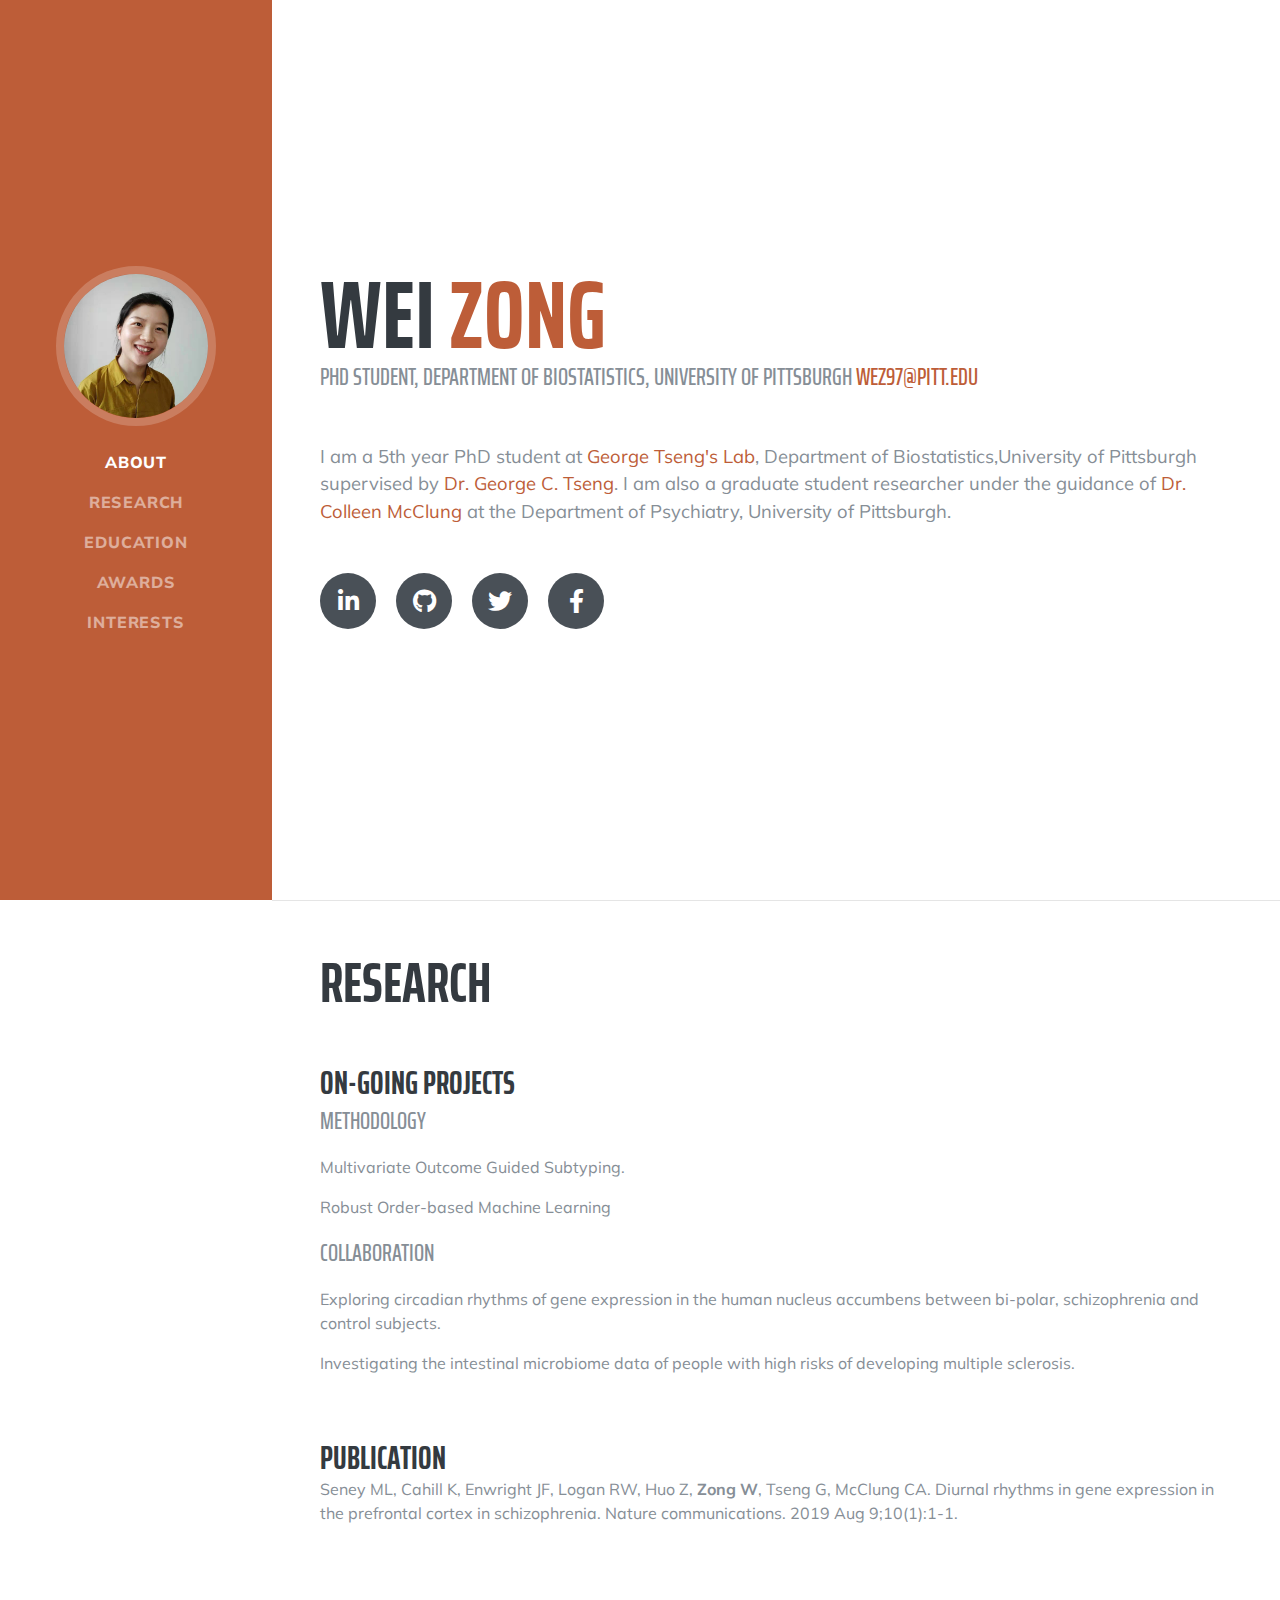
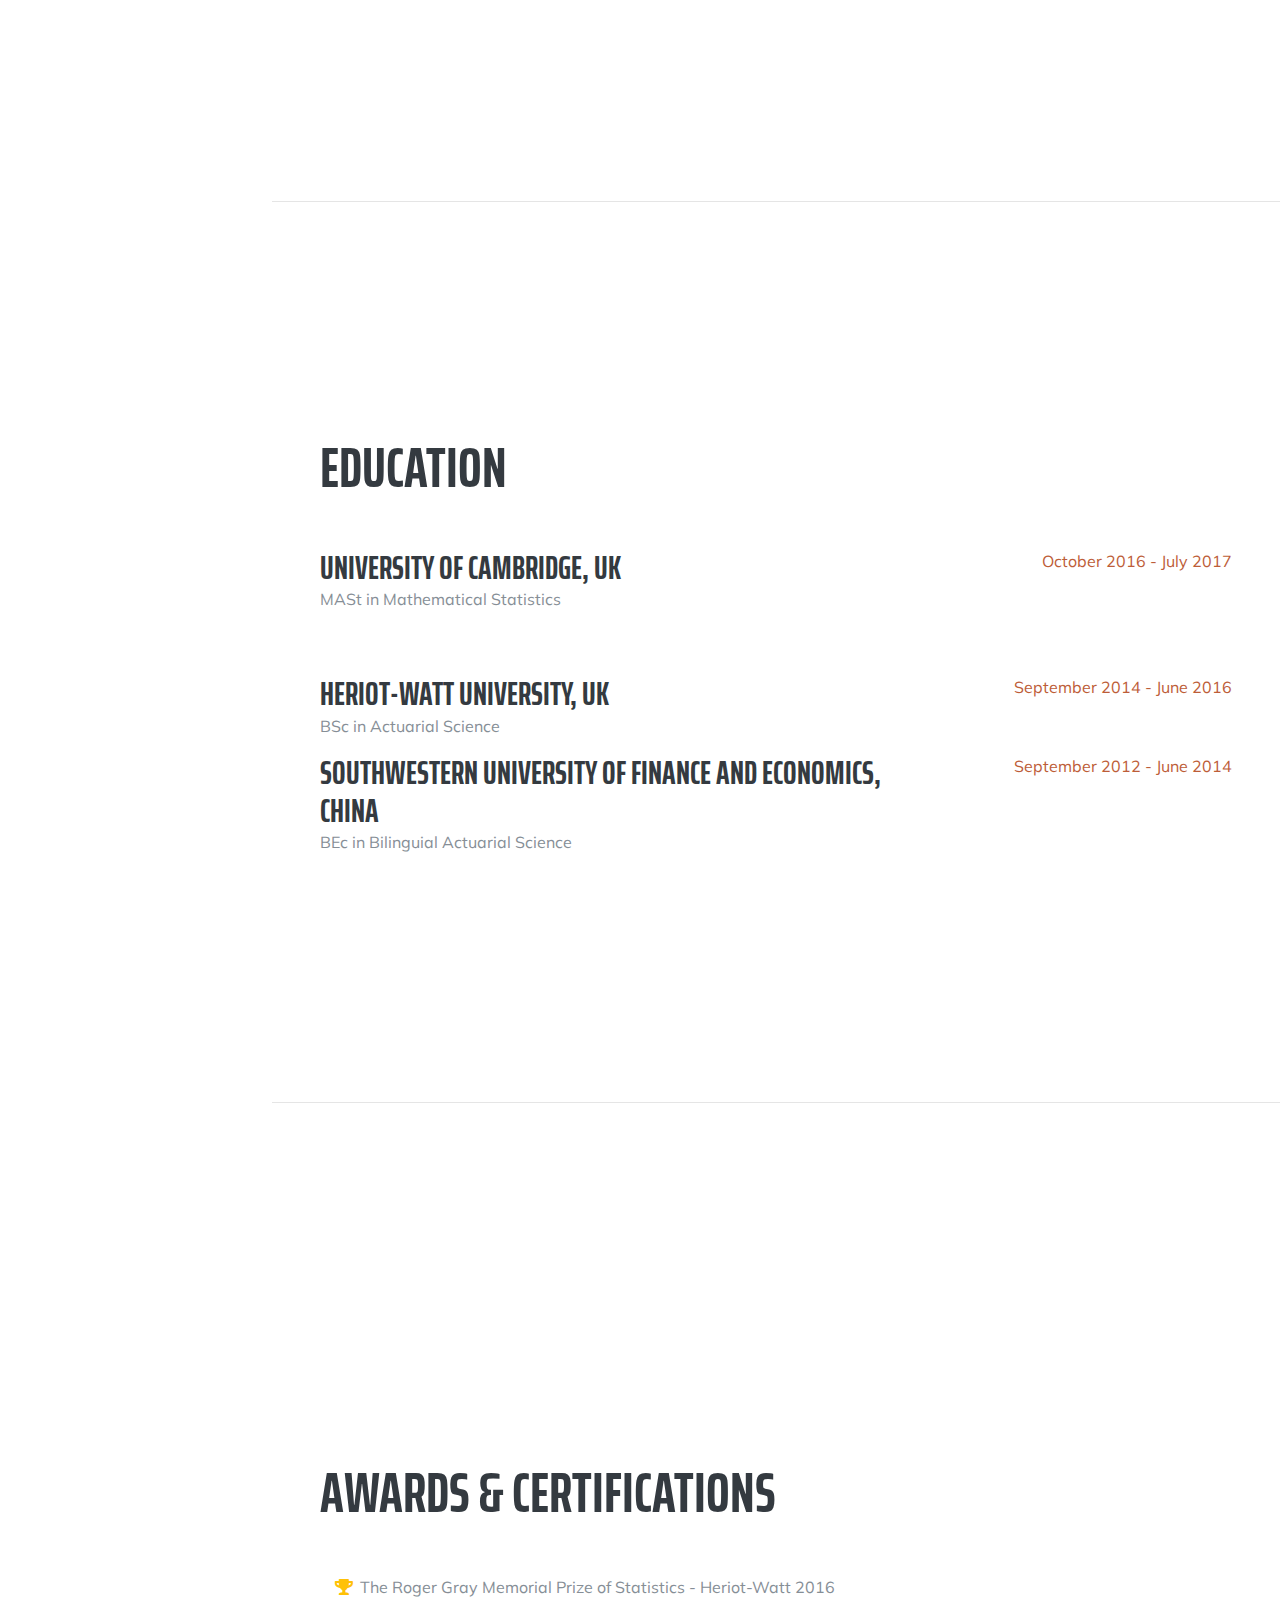
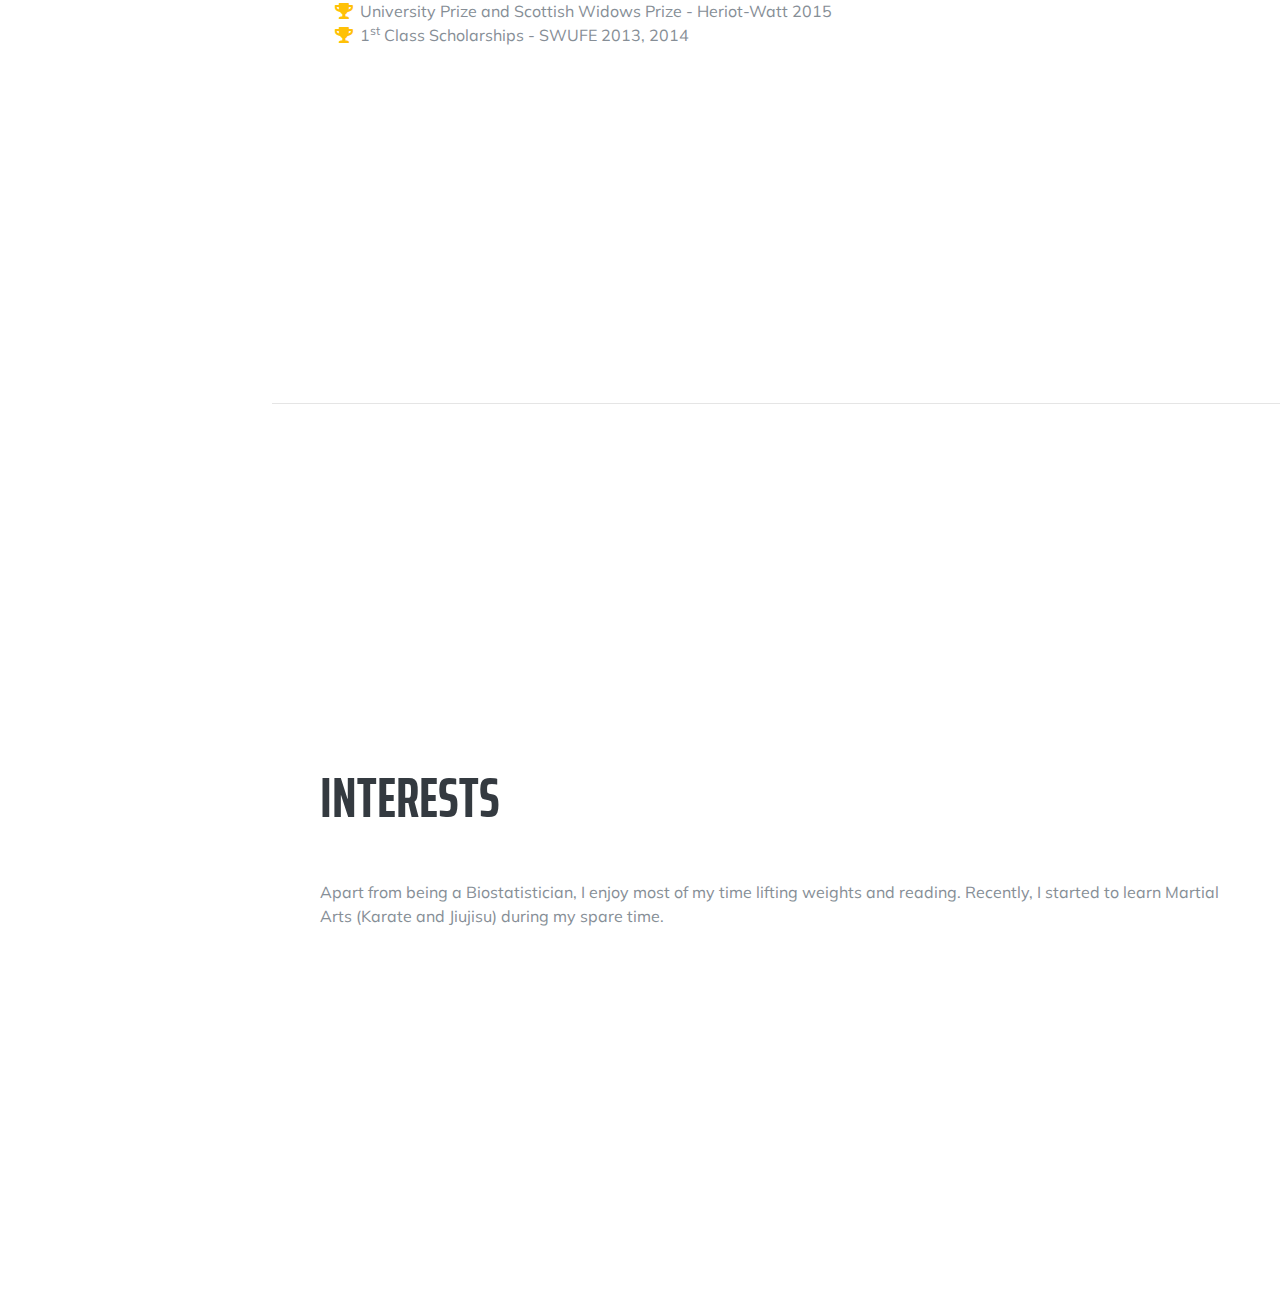
==== commit 3ddcd16f: "test" ====
--- a/index.html
+++ b/index.html
@@ -66,7 +66,7 @@
         <div class="subheading mb-5">PhD student, Department of Biostatistics, University of Pittsburgh
           <a href="mailto:name@email.com">wez97@pitt.edu</a>
         </div>
-        <p class="lead mb-5">I am a second year PhD student at <a href="http://tsenglab.biostat.pitt.edu/index.htm">George Tseng's Lab</a>, Department of Biostatistics,University of Pittsburgh supervised by <a href="http://www.pitt.edu/~ctseng/">Dr. George C. Tseng</a>. I am also a graduate student researcher under the guidance of <a href="http://www.mcclung.pitt.edu/">Dr. Colleen McClung</a> at the Department of Psychiatry, University of Pittsburgh.</p>
+        <p class="lead mb-5">I am a 5th year PhD student at <a href="http://tsenglab.biostat.pitt.edu/index.htm">George Tseng's Lab</a>, Department of Biostatistics,University of Pittsburgh supervised by <a href="http://www.pitt.edu/~ctseng/">Dr. George C. Tseng</a>. I am also a graduate student researcher under the guidance of <a href="http://www.mcclung.pitt.edu/">Dr. Colleen McClung</a> at the Department of Psychiatry, University of Pittsburgh.</p>
         <div class="social-icons">
           <a href="#">
             <i class="fab fa-linkedin-in"></i>
